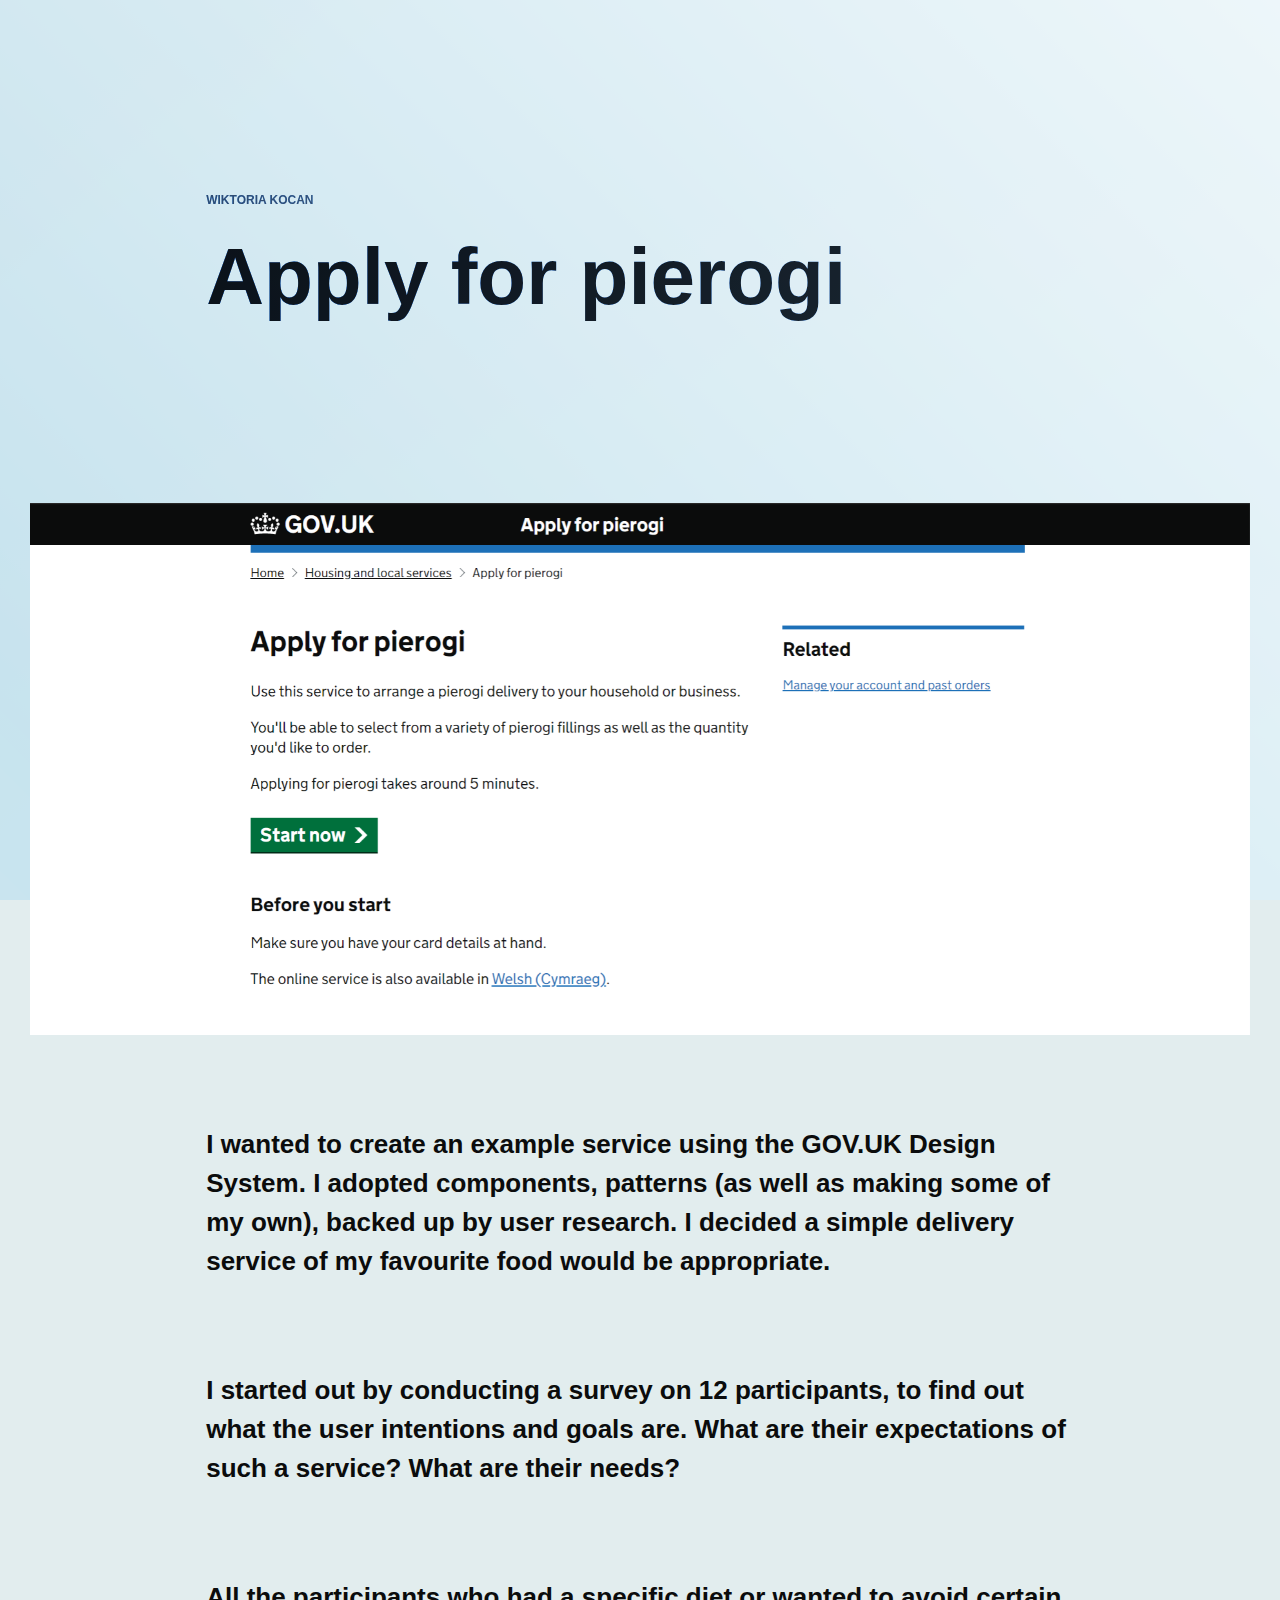
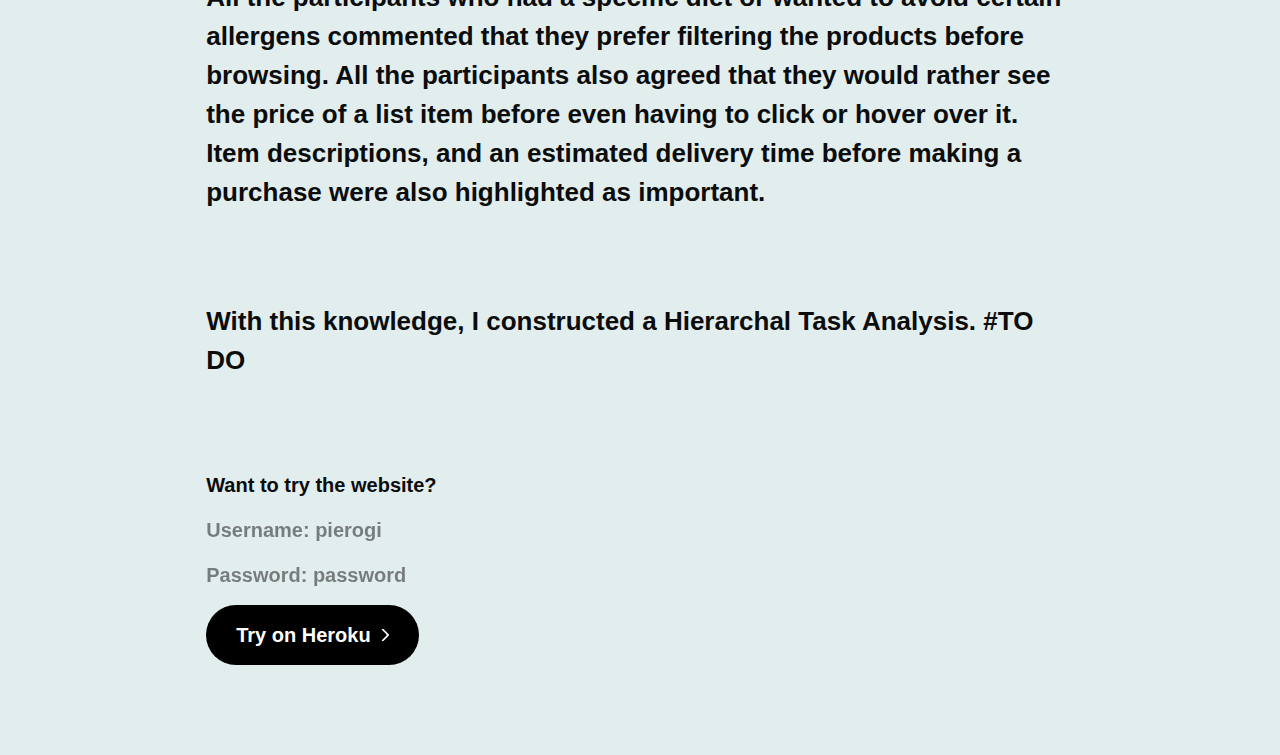
==== projects/pierogi.html @ f96d3632 "Fix noise, add absolute pseudo function" ====
<!DOCTYPE html>
<html>
    <head>
        <title>Apply for Pierogi by Wiktoria Kocan</title>
        <link rel="stylesheet" href="/assets/styles/styles.css">
        <meta name="viewport" content="width=device-width, initial-scale=1">
        <meta name="Description" content="Apply for Pierogi by Wiktoria Kocan">
        <link rel="icon" type="image/png" href="/assets/images/favicon.png">
        <link rel="mask-icon" href="/assets/images/favicon.svg" color="pink">
        <link rel="apple-touch-icon" href="/assets/images/apple-touch-icon.png">
    </head>
    <body class="app-body pierogi-body">
        <div class="pierogi-gradient"></div>
        <div class="pierogi-gradient pierogi-gradient--invert"></div>
        <div class="app-noise"></div>
        <nav class="app-navigation">
            <a href="/">Wiktoria Kocan</a>
        </nav>
        <div class="app-heading">
            <h1>
                Apply for pierogi
            </h1>
        </div>
        <img class="app-image" src="/assets/images/Start_page.PNG" alt="Apply for Pierogi Start Page">
        <p class="app-content">
            I wanted to create an example service using the GOV.UK Design System. I adopted components, patterns (as well as making some of my own), backed up by user research. I decided a simple delivery service of my favourite food would be appropriate. 
        </p>
        <p class="app-content">
            I started out by conducting a survey on 12 participants, to find out what the user intentions and goals are. What are their expectations of such a service? What are their needs?
        </p>
        <p class="app-content">
            All the participants who had a specific diet or wanted to avoid certain allergens commented that they prefer filtering the products before browsing. All the participants also agreed that they would rather see the price of a list item before even having to click or hover over it. Item descriptions, and an estimated delivery time before making a purchase were also highlighted as important.
        </p>
        <p class="app-content">
            With this knowledge, I constructed a Hierarchal Task Analysis. #TO DO
        </p>
        <div class="app-content">
            <span style="display: block; font-size: 1rem; margin-bottom: 15px;">Want to try the website?</span>
            <span style="display: block; font-size: 1rem; margin-bottom: 15px; opacity: 0.5;">Username: pierogi</span>
            <span style="display: block; font-size: 1rem; margin-bottom: 15px; opacity: 0.5;">Password: password</span>
            <a class="app-button app-button--large app-button--continue" href="http://apply-for-pierogi.herokuapp.com">
                Try on Heroku
                <svg width="8px" height="12px" viewBox="0 0 8 12" version="1.1" xmlns="http://www.w3.org/2000/svg" xmlns:xlink="http://www.w3.org/1999/xlink">
                    <g id="Page-1" stroke="none" stroke-width="1" fill="none" fill-rule="evenodd">
                        <path d="M2.69981636,0.292893219 L7.69289322,5.28597007 C8.08341751,5.67649437 8.08341751,6.30965935 7.69289322,6.70018364 L2.68597007,11.7071068 C2.4984337,11.8946432 2.24407978,12 1.97886329,12 L1.19653843,12 C0.92281371,12 0.700915983,11.7781023 0.700915983,11.5043776 C0.700915983,11.3729303 0.753133198,11.2468668 0.846080436,11.1539196 L5.29289322,6.70710678 C5.68341751,6.31658249 5.68341751,5.68341751 5.29289322,5.29289322 L0.850975839,0.850975839 C0.656303343,0.656303343 0.656303343,0.340676867 0.850975839,0.146004371 C0.944460868,0.0525193424 1.07125378,2.42861781e-17 1.20346157,0 L1.99270958,-2.22044605e-16 C2.25792607,-2.70764084e-16 2.51227998,0.10535684 2.69981636,0.292893219 Z" id="Path-2" fill="#000000"></path>
                    </g>
                </svg>
            </a>
        </div>
    </body>
</html>
---- assets/styles/styles.css ----
.zara-stars::before{content:"";position:absolute;top:0;left:0;right:0;bottom:0}.app-body{margin:30px}.app-noise{position:fixed;top:0;left:0;right:0;bottom:0;background-image:url("/assets/images/noise.png");pointer-events:none}.app-navigation{display:block;width:100%;font-size:1.3rem;max-width:60ch;margin:auto;margin-top:20vh;margin-bottom:20px}.app-navigation a{position:relative;font-size:0.6rem;letter-spacing:2;text-transform:uppercase;text-decoration:none;color:currentColor;padding:5px 0;opacity:0.65}.app-navigation a::before{content:"";position:absolute;left:0;right:0;bottom:0;height:2px;background:currentColor;opacity:0;pointer-events:none;-webkit-transition:.1s ease;transition:.1s ease}.app-navigation a:hover{opacity:1}.app-navigation a:hover::before{bottom:-5px;opacity:1}.app-heading{font-size:1.3rem;max-width:60ch;margin:auto;margin-bottom:20vh}.app-heading h1{font-size:4rem}.app-image{position:relative;display:block;width:100%;max-width:1500px;margin:auto;margin-bottom:10vh;z-index:5}.app-content{font-size:1.3rem;max-width:60ch;margin:auto;margin-bottom:10vh;line-height:1.5}.app-content span{font-size:inherit;line-height:inherit}.app-list{font-size:1.3rem;max-width:60ch;margin:auto;margin-bottom:10vh;line-height:1.5}.app-list--quotes li::before{content:"“";position:relative;display:block;font-family:"Georgia", "sans-serif";font-size:5rem;z-index:1;opacity:1;-webkit-text-stroke-width:1px;-webkit-text-stroke-color:currentColor;-webkit-text-fill-color:transparent;line-height:70px;margin-top:30px}.app-list--cards{display:-ms-grid;display:grid;-ms-grid-columns:1fr 1fr 1fr;grid-template-columns:1fr 1fr 1fr;grid-gap:30px;list-style-type:none}@media only screen and (max-width: 600px){.app-list--cards{display:-webkit-box;display:-ms-flexbox;display:flex;overflow-x:scroll;margin:0-30px;padding:0 30px;margin-bottom:10vh;-ms-scroll-snap-type:x mandatory;scroll-snap-type:x mandatory;scroll-padding:30px}.app-list--cards::after{content:'';min-width:30px}.app-list--cards li{display:block;margin-right:30px;min-width:calc(100vw - 90px);scroll-snap-align:start}}.app-list--cards li{position:relative;padding:25px 40px 40px 40px;font-size:1.3rem;z-index:0}.app-list--cards li::after{content:"";position:absolute;top:0;left:0;right:0;bottom:0;background-color:#2F3A3B;-webkit-transform-origin:100%;transform-origin:100%;z-index:-1;opacity:0.1}@media (prefers-color-scheme: dark){.app-list--cards li::after{background-color:#E2EDEE}}.app-side-by-side{display:-ms-grid;display:grid;-ms-grid-columns:1fr auto;grid-template-columns:1fr auto;grid-gap:50px}@media only screen and (max-width: 600px){.app-side-by-side{display:-webkit-box;display:-ms-flexbox;display:flex;-ms-flex-wrap:wrap;flex-wrap:wrap}.app-side-by-side>*{display:block;margin-bottom:10vh}}.app-button{display:-webkit-inline-box;display:-ms-inline-flexbox;display:inline-flex;-webkit-box-align:center;-ms-flex-align:center;align-items:center;-webkit-box-pack:center;-ms-flex-pack:center;justify-content:center;background:black;color:white;border-radius:25px;min-height:44px;text-decoration:none;padding:0 20px;font-size:0.7rem;-webkit-transition:0.2s cubic-bezier(0.28, 0.84, 0.42, 1);transition:0.2s cubic-bezier(0.28, 0.84, 0.42, 1);outline:none;border:none}.app-button:hover{-webkit-filter:brightness(1.1);filter:brightness(1.1);-webkit-transform:scale(1.1);transform:scale(1.1);cursor:pointer}.app-button:active{-webkit-transform:scale(0.8);transform:scale(0.8)}.app-button--icon{color:inherit;background:currentColor;padding:0;width:44px}.app-button--icon svg{width:18px;height:18px}.app-button--icon svg *{fill:#c7edff}@media (prefers-color-scheme: dark){.app-button--icon svg *{fill:#141414}}.app-button--large{padding:15px 30px;font-size:1rem;border-radius:50px}.app-button--continue svg{-webkit-animation:continue-pulse 3s ease infinite;animation:continue-pulse 3s ease infinite;margin-left:10px}.app-button--continue svg *{fill:currentColor}@-webkit-keyframes continue-pulse{0%{opacity:0.5}25%{-webkit-transform:translateX(2.5px);transform:translateX(2.5px);opacity:1}100%{-webkit-transform:translateX(0);transform:translateX(0);opacity:0.5}}@keyframes continue-pulse{0%{opacity:0.5}25%{-webkit-transform:translateX(2.5px);transform:translateX(2.5px);opacity:1}100%{-webkit-transform:translateX(0);transform:translateX(0);opacity:0.5}}.app-gallery{position:relative;display:-webkit-box;display:-ms-flexbox;display:flex;overflow-x:scroll;margin:0-30px;padding:0 30px;margin-bottom:10vh;-ms-scroll-snap-type:x mandatory;scroll-snap-type:x mandatory;scroll-padding:30px}.app-gallery::after{content:'';min-width:30px}.app-gallery__item{display:block;margin-right:30px;width:calc(100vw - 90px);scroll-snap-align:start;-o-object-fit:contain;object-fit:contain;max-height:90vh}.app-personas{font-size:1.3rem;max-width:60ch;margin:auto;list-style-type:none}.app-personas__item{display:-ms-grid;display:grid;-ms-grid-columns:1fr 1fr;grid-template-columns:1fr 1fr;grid-gap:30px;position:relative;padding:0 !important;margin-bottom:50px}@media only screen and (max-width: 600px){.app-personas__item{-ms-grid-columns:1fr;grid-template-columns:1fr}.app-personas__item .home-content{text-align:left}}.app-personas__item div{display:-webkit-box;display:-ms-flexbox;display:flex;-webkit-box-orient:vertical;-webkit-box-direction:normal;-ms-flex-direction:column;flex-direction:column;-webkit-box-pack:center;-ms-flex-pack:center;justify-content:center;-webkit-box-align:start;-ms-flex-align:start;align-items:flex-start}.app-personas__item__image{position:relative;display:block;width:100%}.app-personas__item__title{font-weight:bold;margin-bottom:30px;font-size:1.3rem}.app-personas__item__body{margin-bottom:30px;line-height:1.66}.app-persona-modal{position:fixed;top:0;left:0;right:0;bottom:0;display:-webkit-box;display:-ms-flexbox;display:flex;-webkit-box-align:center;-ms-flex-align:center;align-items:center;-webkit-box-pack:start;-ms-flex-pack:start;justify-content:flex-start;-webkit-box-orient:vertical;-webkit-box-direction:normal;-ms-flex-direction:column;flex-direction:column;z-index:10;overflow:scroll;background-color:rgba(0,0,0,0.6);padding:100px 10px;-webkit-backdrop-filter:blur(20px);backdrop-filter:blur(20px)}.app-persona-modal__image{width:100%;max-width:700px}.app-persona-modal__image img{display:block;width:100%}.app-persona-modal__page{width:100%;max-width:700px;padding:50px;background-color:white;color:black}.app-persona-modal__page__header{font-size:1.5rem;font-weight:bold;margin-bottom:50px}.app-persona-modal__page__description{line-height:1.6;font-size:1.1rem;margin-bottom:50px}.home-body{background-color:#c7edff;color:#271414}@media (prefers-color-scheme: dark){.home-body{background-color:#141414;color:#dcdcdc}}.home-gradient{position:fixed;top:0;left:0;width:100vw;height:100vh;pointer-events:none;z-index:1;mix-blend-mode:overlay;background:linear-gradient(45deg, transparent, #ff96a8, #ffab0f, transparent);-webkit-animation:rotate 50s linear infinite;animation:rotate 50s linear infinite;background-size:400% 400%}@media (prefers-color-scheme: dark){.home-gradient{mix-blend-mode:darken;opacity:0.2 !important}}.home-gradient--invert{background:linear-gradient(135deg, pink 45%, #ff6a00 60%, transparent);background-size:400% 400%;mix-blend-mode:lighten;opacity:0.5}.home-container{display:block;font-size:1.3rem;max-width:60ch;margin:auto;margin-top:20vh;margin-bottom:20vh}.home-landing{display:-ms-grid;display:grid;-ms-grid-columns:auto 1fr;grid-template-columns:auto 1fr;grid-gap:100px;margin-bottom:10vh}@media only screen and (max-width: 600px){.home-landing{-ms-grid-columns:1fr;grid-template-columns:1fr}.home-landing .home-content{text-align:left}}.home-heading{margin-bottom:5vh;margin-top:0}.home-social{display:-webkit-box;display:-ms-flexbox;display:flex;-webkit-box-align:center;-ms-flex-align:center;align-items:center;-webkit-box-pack:start;-ms-flex-pack:start;justify-content:flex-start;font-size:1.3rem;max-width:60ch;margin:auto;margin-bottom:5vh}.home-social li{list-style-type:none;padding:0;margin-right:15px}.home-content{font-size:1.3rem;margin:auto;margin-bottom:10vh;line-height:1.5;margin-top:15px;text-align:right}.home-portfolio__item{display:block;margin-bottom:10vh;color:currentColor;text-decoration:none}.home-portfolio__item-images{position:relative;display:-ms-grid;display:grid;-ms-grid-columns:1fr 1fr 1fr;grid-template-columns:1fr 1fr 1fr;pointer-events:none;z-index:5}@media only screen and (max-width: 600px){.home-portfolio__item-images{-ms-grid-columns:1fr;grid-template-columns:1fr}.home-portfolio__item-images img:not(:first-of-type){display:none}}.home-portfolio__item-images img{display:block;width:100%;margin-bottom:20px}.home-portfolio__item-images img:nth-of-type(2){-webkit-filter:saturate(0.8);filter:saturate(0.8);opacity:0.8}.home-portfolio__item-images img:nth-of-type(3){-webkit-filter:saturate(0.6);filter:saturate(0.6);opacity:0.6}.home-portfolio__item-title{font-size:2rem}.home-portfolio__item-subtitle{font-size:1rem;opacity:.7;margin-left:5px}@media only screen and (max-width: 600px){.home-portfolio__item-subtitle{display:block;margin-left:0;margin-top:10px}}.home-portfolio__item:hover{-webkit-filter:brightness(1.2);filter:brightness(1.2)}.home-portfolio__item:hover .home-portfolio__item-title{text-decoration:underline}.home-portfolio__item:active{-webkit-filter:brightness(0.8);filter:brightness(0.8)}.zara-body{background-color:#E2EDEE;color:#2F3A3B}@media (prefers-color-scheme: dark){.zara-body{background-color:#2F3A3B;color:#E2EDEE}}.zara-gradient{position:fixed;top:0;left:0;width:100vw;height:100vh;pointer-events:none;z-index:1;mix-blend-mode:overlay;background:linear-gradient(45deg, transparent, #ff9f5b, #40e4d1, transparent);-webkit-animation:rotate 50s linear infinite;animation:rotate 50s linear infinite;background-size:400% 400%}@media (prefers-color-scheme: dark){.zara-gradient{mix-blend-mode:darken;opacity:0.2 !important}}.zara-gradient--invert{background:linear-gradient(135deg, transparent, #40e4d1 45%, #ff6a00 60%, transparent);background-size:400% 400%;mix-blend-mode:screen;opacity:0.5}@-webkit-keyframes rotate{0%{background-position:0% 96%}50%{background-position:100% 50%}100%{background-position:0% 96%}}@keyframes rotate{0%{background-position:0% 96%}50%{background-position:100% 50%}100%{background-position:0% 96%}}.zara-stars{position:relative;display:inline-block;padding:30px}.zara-stars::before{background-color:currentColor;opacity:0.1}.zara-stars svg{margin-top:10px;margin-bottom:30px}.zara-stars svg:last-of-type{margin-bottom:0}.zara-stars *{fill:currentColor}.zara-cards{font-size:1.3rem;max-width:90ch;margin:auto;margin-bottom:10vh;list-style-type:none}.zara-cards--messy{display:-ms-grid;display:grid;-ms-grid-columns:1fr 1fr 1fr 1fr 1fr 1fr 1fr;grid-template-columns:1fr 1fr 1fr 1fr 1fr 1fr 1fr;margin-bottom:15vh}.zara-cards--messy li{font-family:'Caveat', cursive;font-size:1.2rem}.zara-cards--sorted{display:-webkit-box;display:-ms-flexbox;display:flex;-webkit-box-pack:center;-ms-flex-pack:center;justify-content:center}.zara-cards--sorted li{display:-webkit-inline-box !important;display:-ms-inline-flexbox !important;display:inline-flex !important;margin:0 10px;background-color:black !important;color:white !important;font-size:0.8rem;text-transform:uppercase;letter-spacing:4px}@media only screen and (max-width: 600px){.zara-cards--sorted li{margin:10px 0 !important}}.zara-cards li{display:-webkit-box;display:-ms-flexbox;display:flex;-webkit-box-align:center;-ms-flex-align:center;align-items:center;-webkit-box-pack:center;-ms-flex-pack:center;justify-content:center;background:rgba(255,255,255,0.9);color:black;text-align:center;padding:35px;-webkit-box-shadow:0 10px 15px rgba(0,0,0,0.5);box-shadow:0 10px 15px rgba(0,0,0,0.5);-webkit-backdrop-filter:blur(5px);backdrop-filter:blur(5px)}@media only screen and (max-width: 600px){.zara-cards{display:-webkit-box;display:-ms-flexbox;display:flex;-webkit-box-pack:center;-ms-flex-pack:center;justify-content:center;-ms-flex-wrap:wrap;flex-wrap:wrap}.zara-cards li{display:inline-block;margin:0 100px}}.pierogi-body{background-color:#E2EDEE;color:#0b0c0c}@media (prefers-color-scheme: dark){.pierogi-body{background-color:#0c1c2b;color:#E2EDEE}}.pierogi-gradient{position:fixed;top:0;left:0;width:100vw;height:100vh;pointer-events:none;z-index:1;mix-blend-mode:overlay;background:linear-gradient(45deg, transparent, #003078, #fff, transparent);-webkit-animation:rotate 50s linear infinite;animation:rotate 50s linear infinite;background-size:400% 400%}@media (prefers-color-scheme: dark){.pierogi-gradient{mix-blend-mode:darken;opacity:0.2 !important}}.pierogi-gradient--invert{background:linear-gradient(135deg, transparent, #5694ca 45%, #003078 60%, transparent);background-size:400% 400%;mix-blend-mode:screen;opacity:0.5}*{margin:0;padding:0;-webkit-box-sizing:border-box;box-sizing:border-box;font-family:-apple-system, BlinkMacSystemFont, "Helvetica", "Arial", sans-serif;font-size:20px;font-weight:700}hr{-webkit-appearance:none;-moz-appearance:none;appearance:none;display:block;border:none;height:1px;background:transparent;margin-bottom:20vh}
/*# sourceMappingURL=styles.css.map */
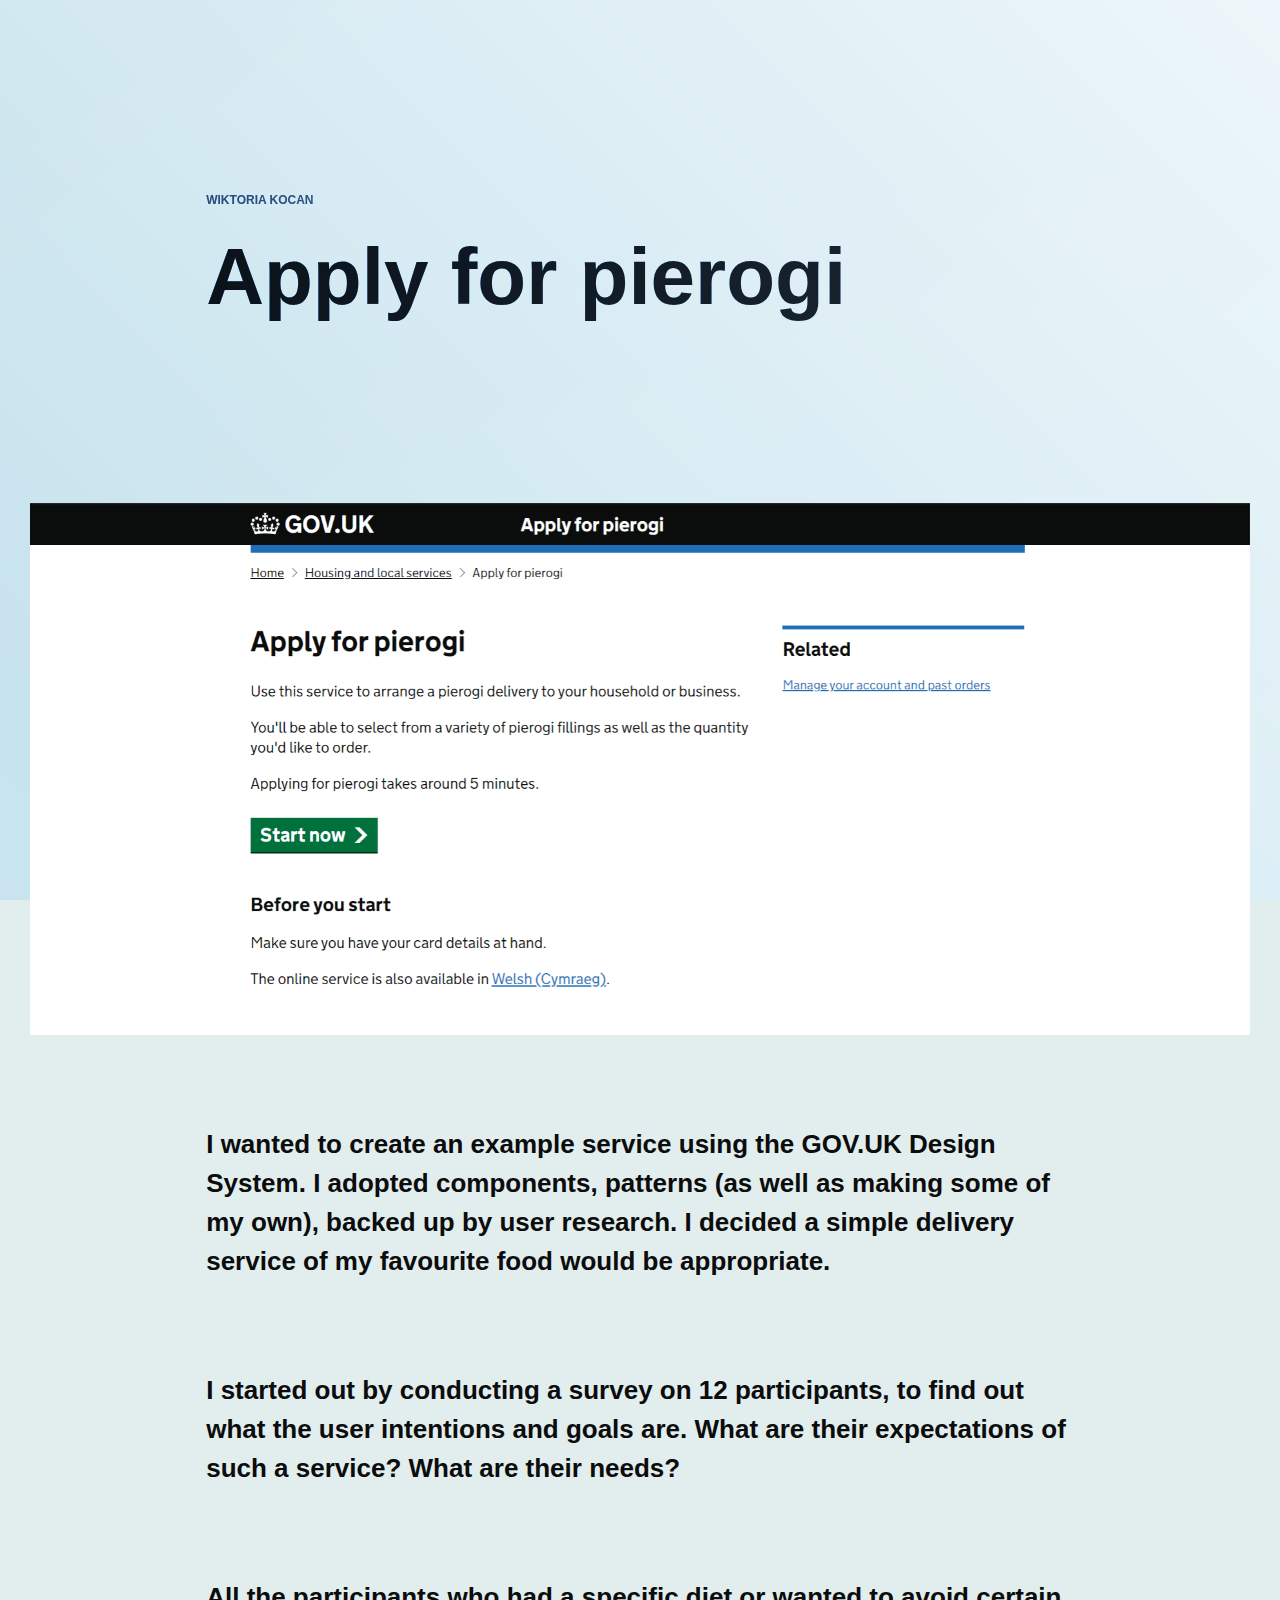
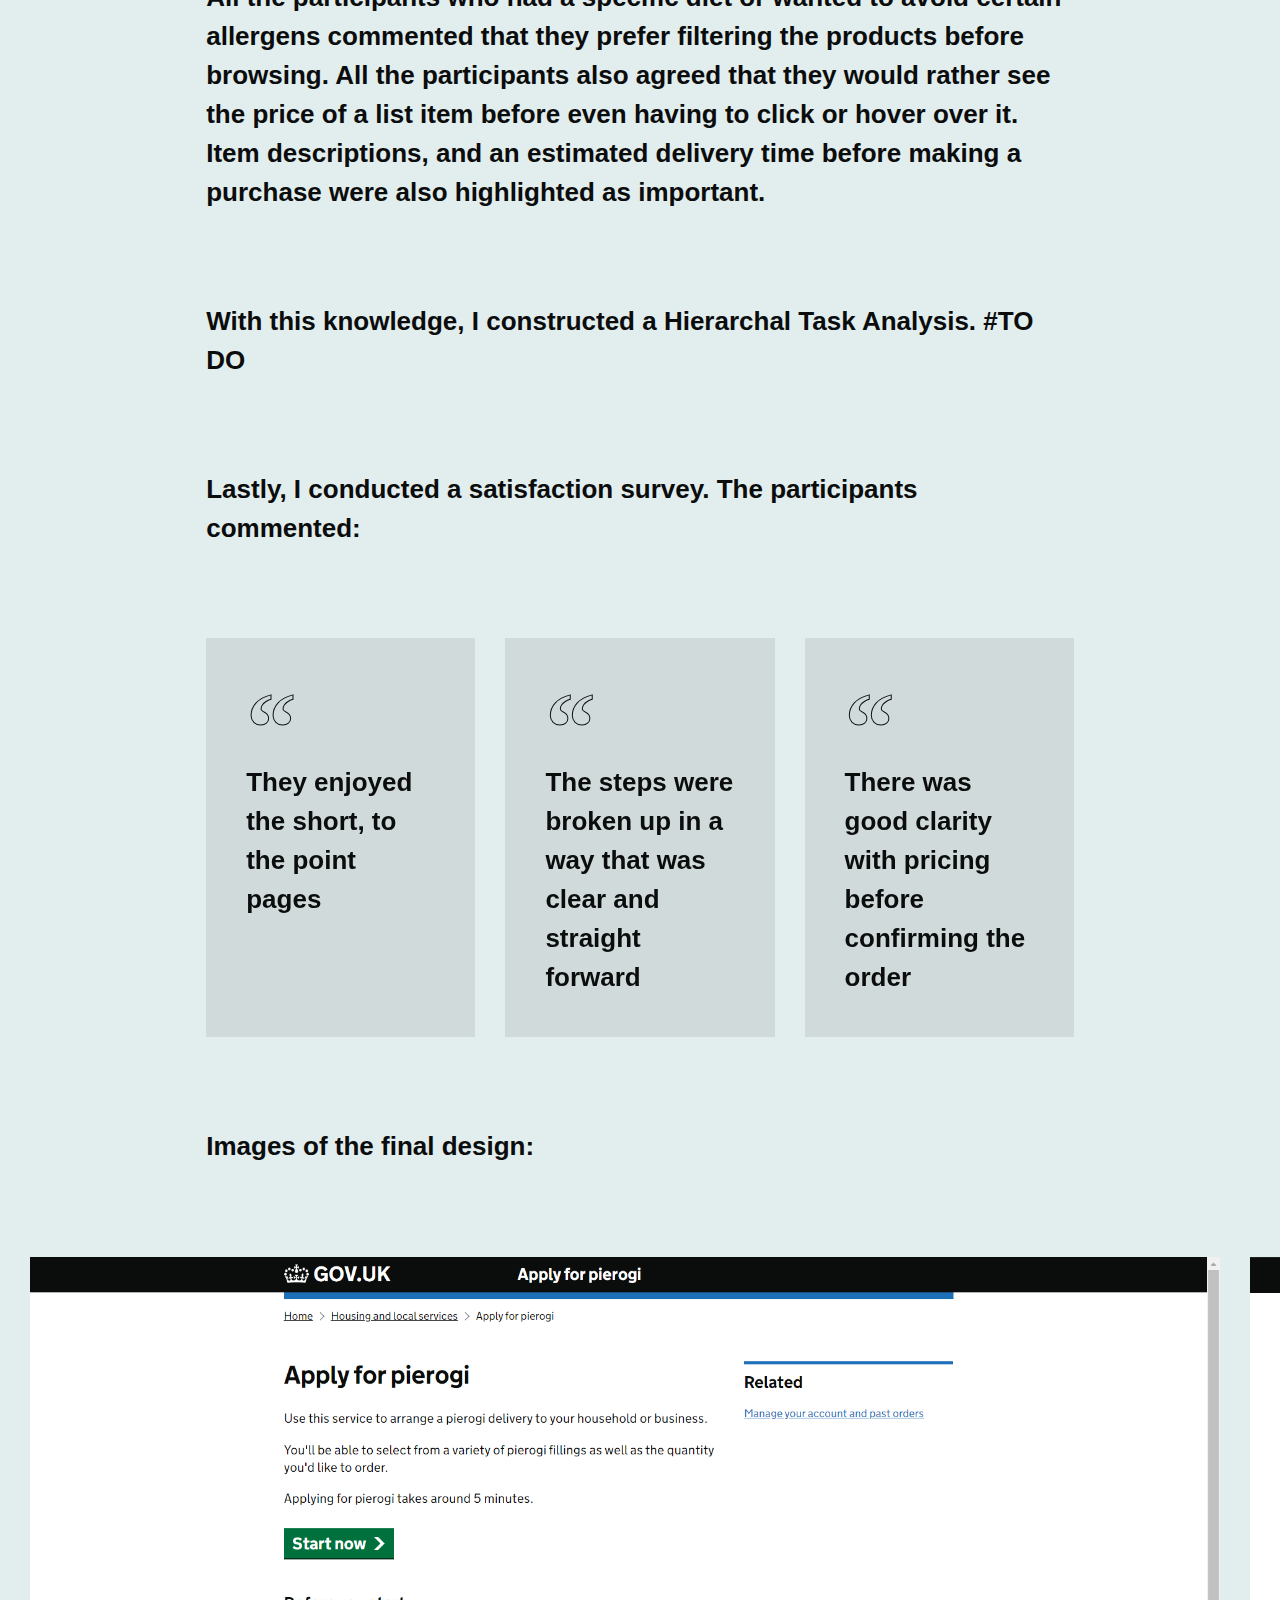
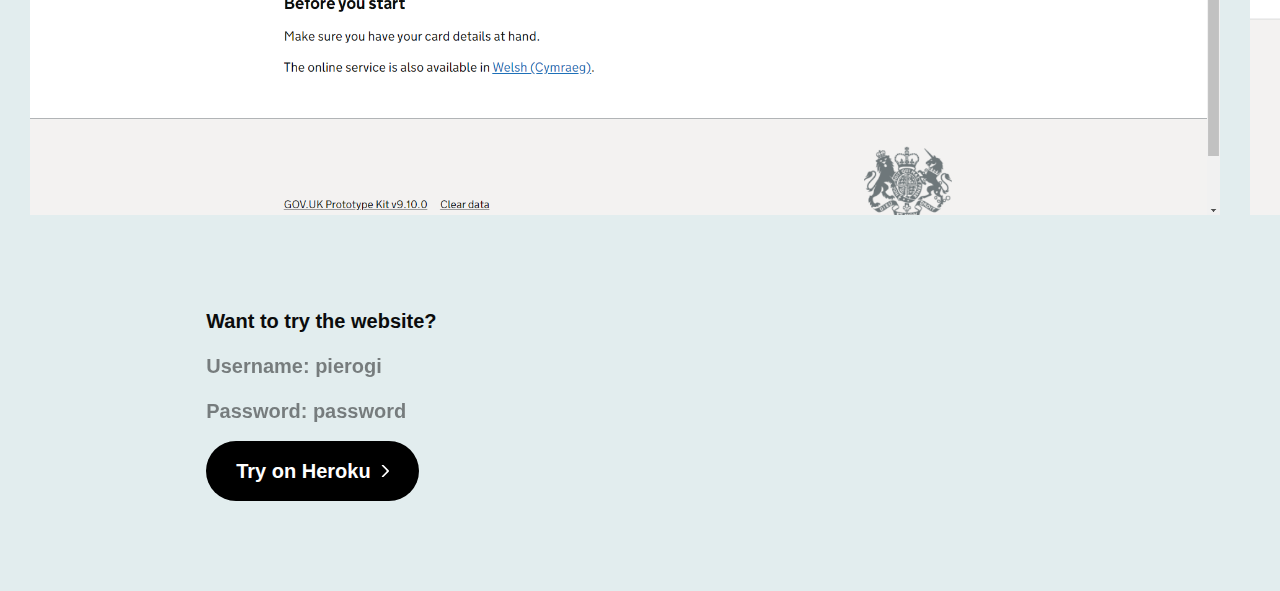
==== commit 6b284763: "text, pierogi images" ====
--- a/projects/pierogi.html
+++ b/projects/pierogi.html
@@ -1,10 +1,10 @@
 <!DOCTYPE html>
 <html>
     <head>
-        <title>Apply for Pierogi by Wiktoria Kocan</title>
+        <title>Apply for pierogi by Wiktoria Kocan</title>
         <link rel="stylesheet" href="/assets/styles/styles.css">
-        <meta name="viewport" content="width=device-width, initial-scale=1">
-        <meta name="Description" content="Apply for Pierogi by Wiktoria Kocan">
+        <meta name="viewport" content="width=device-width, initial-scale=1.0, viewport-fit=cover"> 
+        <meta name="Description" content="Apply for pierogi by Wiktoria Kocan">
         <link rel="icon" type="image/png" href="/assets/images/favicon.png">
         <link rel="mask-icon" href="/assets/images/favicon.svg" color="pink">
         <link rel="apple-touch-icon" href="/assets/images/apple-touch-icon.png">
@@ -34,6 +34,35 @@
         <p class="app-content">
             With this knowledge, I constructed a Hierarchal Task Analysis. #TO DO
         </p>
+        <p class="app-content">
+            Lastly, I conducted a satisfaction survey. The participants commented:
+        </p>
+        <ol class="app-list app-list--cards app-list--quotes">
+            <li>
+                They enjoyed the short, to the point pages
+            </li>
+            <li>
+                The steps were broken up in a way that was clear and straight forward
+            </li>
+            <li>
+                There was good clarity with pricing before confirming the order
+            </li>
+        </ol>
+        <p class="app-content">
+            Images of the final design:
+        </p>
+        <div class="app-gallery">
+			<img class="app-gallery__item" src="/assets/images/start-page-uncropped.PNG" alt="Start Page">
+			<img class="app-gallery__item" src="/assets/images/vegan-or-vegetarian.PNG" alt="Vegan or Vegatarian Question">
+			<img class="app-gallery__item" src="/assets/images/allergies.PNG" alt="Allergies Question">
+			<img class="app-gallery__item" src="/assets/images/stuffing.PNG" alt="Pick a Filling">
+			<img class="app-gallery__item" src="/assets/images/quantity.PNG" alt="Pick a Quantity">
+			<img class="app-gallery__item" src="/assets/images/order-summary.PNG" alt="Order Summary">
+            <img class="app-gallery__item" src="/assets/images/email-request.PNG" alt="Email Request">
+            <img class="app-gallery__item" src="/assets/images/address-request.PNG" alt="Address Request">
+            <img class="app-gallery__item" src="/assets/images/payment.PNG" alt="Payment">
+            <img class="app-gallery__item" src="/assets/images/confirmation.PNG" alt="Order Confirmation">
+        </div>
         <div class="app-content">
             <span style="display: block; font-size: 1rem; margin-bottom: 15px;">Want to try the website?</span>
             <span style="display: block; font-size: 1rem; margin-bottom: 15px; opacity: 0.5;">Username: pierogi</span>
--- a/assets/styles/styles.css
+++ b/assets/styles/styles.css
@@ -1,2 +1,882 @@
-.zara-stars::before{content:"";position:absolute;top:0;left:0;right:0;bottom:0}.app-body{margin:30px}.app-noise{position:fixed;top:0;left:0;right:0;bottom:0;background-image:url("/assets/images/noise.png");pointer-events:none}.app-navigation{display:block;width:100%;font-size:1.3rem;max-width:60ch;margin:auto;margin-top:20vh;margin-bottom:20px}.app-navigation a{position:relative;font-size:0.6rem;letter-spacing:2;text-transform:uppercase;text-decoration:none;color:currentColor;padding:5px 0;opacity:0.65}.app-navigation a::before{content:"";position:absolute;left:0;right:0;bottom:0;height:2px;background:currentColor;opacity:0;pointer-events:none;-webkit-transition:.1s ease;transition:.1s ease}.app-navigation a:hover{opacity:1}.app-navigation a:hover::before{bottom:-5px;opacity:1}.app-heading{font-size:1.3rem;max-width:60ch;margin:auto;margin-bottom:20vh}.app-heading h1{font-size:4rem}.app-image{position:relative;display:block;width:100%;max-width:1500px;margin:auto;margin-bottom:10vh;z-index:5}.app-content{font-size:1.3rem;max-width:60ch;margin:auto;margin-bottom:10vh;line-height:1.5}.app-content span{font-size:inherit;line-height:inherit}.app-list{font-size:1.3rem;max-width:60ch;margin:auto;margin-bottom:10vh;line-height:1.5}.app-list--quotes li::before{content:"“";position:relative;display:block;font-family:"Georgia", "sans-serif";font-size:5rem;z-index:1;opacity:1;-webkit-text-stroke-width:1px;-webkit-text-stroke-color:currentColor;-webkit-text-fill-color:transparent;line-height:70px;margin-top:30px}.app-list--cards{display:-ms-grid;display:grid;-ms-grid-columns:1fr 1fr 1fr;grid-template-columns:1fr 1fr 1fr;grid-gap:30px;list-style-type:none}@media only screen and (max-width: 600px){.app-list--cards{display:-webkit-box;display:-ms-flexbox;display:flex;overflow-x:scroll;margin:0-30px;padding:0 30px;margin-bottom:10vh;-ms-scroll-snap-type:x mandatory;scroll-snap-type:x mandatory;scroll-padding:30px}.app-list--cards::after{content:'';min-width:30px}.app-list--cards li{display:block;margin-right:30px;min-width:calc(100vw - 90px);scroll-snap-align:start}}.app-list--cards li{position:relative;padding:25px 40px 40px 40px;font-size:1.3rem;z-index:0}.app-list--cards li::after{content:"";position:absolute;top:0;left:0;right:0;bottom:0;background-color:#2F3A3B;-webkit-transform-origin:100%;transform-origin:100%;z-index:-1;opacity:0.1}@media (prefers-color-scheme: dark){.app-list--cards li::after{background-color:#E2EDEE}}.app-side-by-side{display:-ms-grid;display:grid;-ms-grid-columns:1fr auto;grid-template-columns:1fr auto;grid-gap:50px}@media only screen and (max-width: 600px){.app-side-by-side{display:-webkit-box;display:-ms-flexbox;display:flex;-ms-flex-wrap:wrap;flex-wrap:wrap}.app-side-by-side>*{display:block;margin-bottom:10vh}}.app-button{display:-webkit-inline-box;display:-ms-inline-flexbox;display:inline-flex;-webkit-box-align:center;-ms-flex-align:center;align-items:center;-webkit-box-pack:center;-ms-flex-pack:center;justify-content:center;background:black;color:white;border-radius:25px;min-height:44px;text-decoration:none;padding:0 20px;font-size:0.7rem;-webkit-transition:0.2s cubic-bezier(0.28, 0.84, 0.42, 1);transition:0.2s cubic-bezier(0.28, 0.84, 0.42, 1);outline:none;border:none}.app-button:hover{-webkit-filter:brightness(1.1);filter:brightness(1.1);-webkit-transform:scale(1.1);transform:scale(1.1);cursor:pointer}.app-button:active{-webkit-transform:scale(0.8);transform:scale(0.8)}.app-button--icon{color:inherit;background:currentColor;padding:0;width:44px}.app-button--icon svg{width:18px;height:18px}.app-button--icon svg *{fill:#c7edff}@media (prefers-color-scheme: dark){.app-button--icon svg *{fill:#141414}}.app-button--large{padding:15px 30px;font-size:1rem;border-radius:50px}.app-button--continue svg{-webkit-animation:continue-pulse 3s ease infinite;animation:continue-pulse 3s ease infinite;margin-left:10px}.app-button--continue svg *{fill:currentColor}@-webkit-keyframes continue-pulse{0%{opacity:0.5}25%{-webkit-transform:translateX(2.5px);transform:translateX(2.5px);opacity:1}100%{-webkit-transform:translateX(0);transform:translateX(0);opacity:0.5}}@keyframes continue-pulse{0%{opacity:0.5}25%{-webkit-transform:translateX(2.5px);transform:translateX(2.5px);opacity:1}100%{-webkit-transform:translateX(0);transform:translateX(0);opacity:0.5}}.app-gallery{position:relative;display:-webkit-box;display:-ms-flexbox;display:flex;overflow-x:scroll;margin:0-30px;padding:0 30px;margin-bottom:10vh;-ms-scroll-snap-type:x mandatory;scroll-snap-type:x mandatory;scroll-padding:30px}.app-gallery::after{content:'';min-width:30px}.app-gallery__item{display:block;margin-right:30px;width:calc(100vw - 90px);scroll-snap-align:start;-o-object-fit:contain;object-fit:contain;max-height:90vh}.app-personas{font-size:1.3rem;max-width:60ch;margin:auto;list-style-type:none}.app-personas__item{display:-ms-grid;display:grid;-ms-grid-columns:1fr 1fr;grid-template-columns:1fr 1fr;grid-gap:30px;position:relative;padding:0 !important;margin-bottom:50px}@media only screen and (max-width: 600px){.app-personas__item{-ms-grid-columns:1fr;grid-template-columns:1fr}.app-personas__item .home-content{text-align:left}}.app-personas__item div{display:-webkit-box;display:-ms-flexbox;display:flex;-webkit-box-orient:vertical;-webkit-box-direction:normal;-ms-flex-direction:column;flex-direction:column;-webkit-box-pack:center;-ms-flex-pack:center;justify-content:center;-webkit-box-align:start;-ms-flex-align:start;align-items:flex-start}.app-personas__item__image{position:relative;display:block;width:100%}.app-personas__item__title{font-weight:bold;margin-bottom:30px;font-size:1.3rem}.app-personas__item__body{margin-bottom:30px;line-height:1.66}.app-persona-modal{position:fixed;top:0;left:0;right:0;bottom:0;display:-webkit-box;display:-ms-flexbox;display:flex;-webkit-box-align:center;-ms-flex-align:center;align-items:center;-webkit-box-pack:start;-ms-flex-pack:start;justify-content:flex-start;-webkit-box-orient:vertical;-webkit-box-direction:normal;-ms-flex-direction:column;flex-direction:column;z-index:10;overflow:scroll;background-color:rgba(0,0,0,0.6);padding:100px 10px;-webkit-backdrop-filter:blur(20px);backdrop-filter:blur(20px)}.app-persona-modal__image{width:100%;max-width:700px}.app-persona-modal__image img{display:block;width:100%}.app-persona-modal__page{width:100%;max-width:700px;padding:50px;background-color:white;color:black}.app-persona-modal__page__header{font-size:1.5rem;font-weight:bold;margin-bottom:50px}.app-persona-modal__page__description{line-height:1.6;font-size:1.1rem;margin-bottom:50px}.home-body{background-color:#c7edff;color:#271414}@media (prefers-color-scheme: dark){.home-body{background-color:#141414;color:#dcdcdc}}.home-gradient{position:fixed;top:0;left:0;width:100vw;height:100vh;pointer-events:none;z-index:1;mix-blend-mode:overlay;background:linear-gradient(45deg, transparent, #ff96a8, #ffab0f, transparent);-webkit-animation:rotate 50s linear infinite;animation:rotate 50s linear infinite;background-size:400% 400%}@media (prefers-color-scheme: dark){.home-gradient{mix-blend-mode:darken;opacity:0.2 !important}}.home-gradient--invert{background:linear-gradient(135deg, pink 45%, #ff6a00 60%, transparent);background-size:400% 400%;mix-blend-mode:lighten;opacity:0.5}.home-container{display:block;font-size:1.3rem;max-width:60ch;margin:auto;margin-top:20vh;margin-bottom:20vh}.home-landing{display:-ms-grid;display:grid;-ms-grid-columns:auto 1fr;grid-template-columns:auto 1fr;grid-gap:100px;margin-bottom:10vh}@media only screen and (max-width: 600px){.home-landing{-ms-grid-columns:1fr;grid-template-columns:1fr}.home-landing .home-content{text-align:left}}.home-heading{margin-bottom:5vh;margin-top:0}.home-social{display:-webkit-box;display:-ms-flexbox;display:flex;-webkit-box-align:center;-ms-flex-align:center;align-items:center;-webkit-box-pack:start;-ms-flex-pack:start;justify-content:flex-start;font-size:1.3rem;max-width:60ch;margin:auto;margin-bottom:5vh}.home-social li{list-style-type:none;padding:0;margin-right:15px}.home-content{font-size:1.3rem;margin:auto;margin-bottom:10vh;line-height:1.5;margin-top:15px;text-align:right}.home-portfolio__item{display:block;margin-bottom:10vh;color:currentColor;text-decoration:none}.home-portfolio__item-images{position:relative;display:-ms-grid;display:grid;-ms-grid-columns:1fr 1fr 1fr;grid-template-columns:1fr 1fr 1fr;pointer-events:none;z-index:5}@media only screen and (max-width: 600px){.home-portfolio__item-images{-ms-grid-columns:1fr;grid-template-columns:1fr}.home-portfolio__item-images img:not(:first-of-type){display:none}}.home-portfolio__item-images img{display:block;width:100%;margin-bottom:20px}.home-portfolio__item-images img:nth-of-type(2){-webkit-filter:saturate(0.8);filter:saturate(0.8);opacity:0.8}.home-portfolio__item-images img:nth-of-type(3){-webkit-filter:saturate(0.6);filter:saturate(0.6);opacity:0.6}.home-portfolio__item-title{font-size:2rem}.home-portfolio__item-subtitle{font-size:1rem;opacity:.7;margin-left:5px}@media only screen and (max-width: 600px){.home-portfolio__item-subtitle{display:block;margin-left:0;margin-top:10px}}.home-portfolio__item:hover{-webkit-filter:brightness(1.2);filter:brightness(1.2)}.home-portfolio__item:hover .home-portfolio__item-title{text-decoration:underline}.home-portfolio__item:active{-webkit-filter:brightness(0.8);filter:brightness(0.8)}.zara-body{background-color:#E2EDEE;color:#2F3A3B}@media (prefers-color-scheme: dark){.zara-body{background-color:#2F3A3B;color:#E2EDEE}}.zara-gradient{position:fixed;top:0;left:0;width:100vw;height:100vh;pointer-events:none;z-index:1;mix-blend-mode:overlay;background:linear-gradient(45deg, transparent, #ff9f5b, #40e4d1, transparent);-webkit-animation:rotate 50s linear infinite;animation:rotate 50s linear infinite;background-size:400% 400%}@media (prefers-color-scheme: dark){.zara-gradient{mix-blend-mode:darken;opacity:0.2 !important}}.zara-gradient--invert{background:linear-gradient(135deg, transparent, #40e4d1 45%, #ff6a00 60%, transparent);background-size:400% 400%;mix-blend-mode:screen;opacity:0.5}@-webkit-keyframes rotate{0%{background-position:0% 96%}50%{background-position:100% 50%}100%{background-position:0% 96%}}@keyframes rotate{0%{background-position:0% 96%}50%{background-position:100% 50%}100%{background-position:0% 96%}}.zara-stars{position:relative;display:inline-block;padding:30px}.zara-stars::before{background-color:currentColor;opacity:0.1}.zara-stars svg{margin-top:10px;margin-bottom:30px}.zara-stars svg:last-of-type{margin-bottom:0}.zara-stars *{fill:currentColor}.zara-cards{font-size:1.3rem;max-width:90ch;margin:auto;margin-bottom:10vh;list-style-type:none}.zara-cards--messy{display:-ms-grid;display:grid;-ms-grid-columns:1fr 1fr 1fr 1fr 1fr 1fr 1fr;grid-template-columns:1fr 1fr 1fr 1fr 1fr 1fr 1fr;margin-bottom:15vh}.zara-cards--messy li{font-family:'Caveat', cursive;font-size:1.2rem}.zara-cards--sorted{display:-webkit-box;display:-ms-flexbox;display:flex;-webkit-box-pack:center;-ms-flex-pack:center;justify-content:center}.zara-cards--sorted li{display:-webkit-inline-box !important;display:-ms-inline-flexbox !important;display:inline-flex !important;margin:0 10px;background-color:black !important;color:white !important;font-size:0.8rem;text-transform:uppercase;letter-spacing:4px}@media only screen and (max-width: 600px){.zara-cards--sorted li{margin:10px 0 !important}}.zara-cards li{display:-webkit-box;display:-ms-flexbox;display:flex;-webkit-box-align:center;-ms-flex-align:center;align-items:center;-webkit-box-pack:center;-ms-flex-pack:center;justify-content:center;background:rgba(255,255,255,0.9);color:black;text-align:center;padding:35px;-webkit-box-shadow:0 10px 15px rgba(0,0,0,0.5);box-shadow:0 10px 15px rgba(0,0,0,0.5);-webkit-backdrop-filter:blur(5px);backdrop-filter:blur(5px)}@media only screen and (max-width: 600px){.zara-cards{display:-webkit-box;display:-ms-flexbox;display:flex;-webkit-box-pack:center;-ms-flex-pack:center;justify-content:center;-ms-flex-wrap:wrap;flex-wrap:wrap}.zara-cards li{display:inline-block;margin:0 100px}}.pierogi-body{background-color:#E2EDEE;color:#0b0c0c}@media (prefers-color-scheme: dark){.pierogi-body{background-color:#0c1c2b;color:#E2EDEE}}.pierogi-gradient{position:fixed;top:0;left:0;width:100vw;height:100vh;pointer-events:none;z-index:1;mix-blend-mode:overlay;background:linear-gradient(45deg, transparent, #003078, #fff, transparent);-webkit-animation:rotate 50s linear infinite;animation:rotate 50s linear infinite;background-size:400% 400%}@media (prefers-color-scheme: dark){.pierogi-gradient{mix-blend-mode:darken;opacity:0.2 !important}}.pierogi-gradient--invert{background:linear-gradient(135deg, transparent, #5694ca 45%, #003078 60%, transparent);background-size:400% 400%;mix-blend-mode:screen;opacity:0.5}*{margin:0;padding:0;-webkit-box-sizing:border-box;box-sizing:border-box;font-family:-apple-system, BlinkMacSystemFont, "Helvetica", "Arial", sans-serif;font-size:20px;font-weight:700}hr{-webkit-appearance:none;-moz-appearance:none;appearance:none;display:block;border:none;height:1px;background:transparent;margin-bottom:20vh}
+@charset "UTF-8";
+.zara-stars::before {
+  content: "";
+  position: absolute;
+  top: 0;
+  left: 0;
+  right: 0;
+  bottom: 0;
+}
+
+.app-body {
+  margin-top: calc(env(safe-area-inset-top) + 30px);
+  margin-left: calc(env(safe-area-inset-left) + 30px);
+  margin-right: calc(env(safe-area-inset-right) + 30px);
+  margin-bottom: calc(env(safe-area-inset-bottom) + 30px);
+}
+
+.app-noise {
+  position: fixed;
+  top: 0;
+  left: 0;
+  right: 0;
+  bottom: 0;
+  background-image: url("/assets/images/noise.png");
+  pointer-events: none;
+}
+
+.app-navigation {
+  display: block;
+  width: 100%;
+  font-size: 1.3rem;
+  max-width: 60ch;
+  margin: auto;
+  margin-top: 20vh;
+  margin-bottom: 20px;
+}
+
+.app-navigation a {
+  position: relative;
+  font-size: 0.6rem;
+  letter-spacing: 2;
+  text-transform: uppercase;
+  text-decoration: none;
+  color: currentColor;
+  padding: 5px 0;
+  opacity: 0.65;
+}
+
+.app-navigation a::before {
+  content: "";
+  position: absolute;
+  left: 0;
+  right: 0;
+  bottom: 0;
+  height: 2px;
+  background: currentColor;
+  opacity: 0;
+  pointer-events: none;
+  -webkit-transition: .1s ease;
+  transition: .1s ease;
+}
+
+.app-navigation a:hover {
+  opacity: 1;
+}
+
+.app-navigation a:hover::before {
+  bottom: -5px;
+  opacity: 1;
+}
+
+.app-heading {
+  font-size: 1.3rem;
+  max-width: 60ch;
+  margin: auto;
+  margin-bottom: 20vh;
+}
+
+.app-heading h1 {
+  font-size: 4rem;
+}
+
+.app-image {
+  position: relative;
+  display: block;
+  width: 100%;
+  max-width: 1500px;
+  margin: auto;
+  margin-bottom: 10vh;
+  z-index: 5;
+}
+
+.app-content {
+  font-size: 1.3rem;
+  max-width: 60ch;
+  margin: auto;
+  margin-bottom: 10vh;
+  line-height: 1.5;
+}
+
+.app-content span {
+  font-size: inherit;
+  line-height: inherit;
+}
+
+.app-list {
+  font-size: 1.3rem;
+  max-width: 60ch;
+  margin: auto;
+  margin-bottom: 10vh;
+  line-height: 1.5;
+}
+
+.app-list--quotes li::before {
+  content: "“";
+  position: relative;
+  display: block;
+  font-family: "Georgia", "sans-serif";
+  font-size: 5rem;
+  z-index: 1;
+  opacity: 1;
+  -webkit-text-stroke-width: 1px;
+  -webkit-text-stroke-color: currentColor;
+  -webkit-text-fill-color: transparent;
+  line-height: 70px;
+  margin-top: 30px;
+}
+
+.app-list--cards {
+  display: -ms-grid;
+  display: grid;
+  -ms-grid-columns: 1fr 1fr 1fr;
+      grid-template-columns: 1fr 1fr 1fr;
+  grid-gap: 30px;
+  list-style-type: none;
+}
+
+@media only screen and (max-width: 926px) {
+  .app-list--cards {
+    display: -webkit-box;
+    display: -ms-flexbox;
+    display: flex;
+    overflow-x: scroll;
+    margin: 0-30px;
+    padding: 0 30px;
+    margin-bottom: 10vh;
+    -ms-scroll-snap-type: x mandatory;
+        scroll-snap-type: x mandatory;
+    scroll-padding: 30px;
+  }
+  .app-list--cards::after {
+    content: '';
+    min-width: 30px;
+  }
+  .app-list--cards li {
+    display: block;
+    margin-right: 30px;
+    min-width: calc(100vw - 90px);
+    scroll-snap-align: start;
+  }
+}
+
+.app-list--cards li {
+  position: relative;
+  padding: 25px 40px 40px 40px;
+  font-size: 1.3rem;
+  z-index: 0;
+}
+
+.app-list--cards li::after {
+  content: "";
+  position: absolute;
+  top: 0;
+  left: 0;
+  right: 0;
+  bottom: 0;
+  background-color: #2F3A3B;
+  -webkit-transform-origin: 100%;
+          transform-origin: 100%;
+  z-index: -1;
+  opacity: 0.1;
+}
+
+@media (prefers-color-scheme: dark) {
+  .app-list--cards li::after {
+    background-color: #E2EDEE;
+  }
+}
+
+.app-side-by-side {
+  display: -ms-grid;
+  display: grid;
+  -ms-grid-columns: 1fr auto;
+      grid-template-columns: 1fr auto;
+  grid-gap: 50px;
+}
+
+@media only screen and (max-width: 926px) {
+  .app-side-by-side {
+    display: -webkit-box;
+    display: -ms-flexbox;
+    display: flex;
+    -ms-flex-wrap: wrap;
+        flex-wrap: wrap;
+  }
+  .app-side-by-side > * {
+    display: block;
+    margin-bottom: 10vh;
+  }
+}
+
+.app-button {
+  display: -webkit-inline-box;
+  display: -ms-inline-flexbox;
+  display: inline-flex;
+  -webkit-box-align: center;
+      -ms-flex-align: center;
+          align-items: center;
+  -webkit-box-pack: center;
+      -ms-flex-pack: center;
+          justify-content: center;
+  background: black;
+  color: white;
+  border-radius: 25px;
+  min-height: 44px;
+  text-decoration: none;
+  padding: 0 20px;
+  font-size: 0.7rem;
+  -webkit-transition: 0.2s cubic-bezier(0.28, 0.84, 0.42, 1);
+  transition: 0.2s cubic-bezier(0.28, 0.84, 0.42, 1);
+  outline: none;
+  border: none;
+}
+
+.app-button:hover {
+  -webkit-filter: brightness(1.1);
+          filter: brightness(1.1);
+  -webkit-transform: scale(1.1);
+          transform: scale(1.1);
+  cursor: pointer;
+}
+
+.app-button:active {
+  -webkit-transform: scale(0.8);
+          transform: scale(0.8);
+}
+
+.app-button--icon {
+  color: inherit;
+  background: currentColor;
+  padding: 0;
+  width: 44px;
+}
+
+.app-button--icon svg {
+  width: 18px;
+  height: 18px;
+}
+
+.app-button--icon svg * {
+  fill: #c7edff;
+}
+
+@media (prefers-color-scheme: dark) {
+  .app-button--icon svg * {
+    fill: #141414;
+  }
+}
+
+.app-button--large {
+  padding: 15px 30px;
+  font-size: 1rem;
+  border-radius: 50px;
+}
+
+.app-button--continue svg {
+  -webkit-animation: continue-pulse 3s ease infinite;
+          animation: continue-pulse 3s ease infinite;
+  margin-left: 10px;
+}
+
+.app-button--continue svg * {
+  fill: currentColor;
+}
+
+@-webkit-keyframes continue-pulse {
+  0% {
+    opacity: 0.5;
+  }
+  25% {
+    -webkit-transform: translateX(2.5px);
+            transform: translateX(2.5px);
+    opacity: 1;
+  }
+  100% {
+    -webkit-transform: translateX(0);
+            transform: translateX(0);
+    opacity: 0.5;
+  }
+}
+
+@keyframes continue-pulse {
+  0% {
+    opacity: 0.5;
+  }
+  25% {
+    -webkit-transform: translateX(2.5px);
+            transform: translateX(2.5px);
+    opacity: 1;
+  }
+  100% {
+    -webkit-transform: translateX(0);
+            transform: translateX(0);
+    opacity: 0.5;
+  }
+}
+
+.app-gallery {
+  position: relative;
+  display: -webkit-box;
+  display: -ms-flexbox;
+  display: flex;
+  overflow-x: scroll;
+  margin: 0-30px;
+  padding: 0 30px;
+  margin-bottom: 10vh;
+  -ms-scroll-snap-type: x mandatory;
+      scroll-snap-type: x mandatory;
+  scroll-padding: 30px;
+}
+
+.app-gallery::after {
+  content: '';
+  min-width: 30px;
+}
+
+.app-gallery__item {
+  display: block;
+  margin-right: 30px;
+  width: calc(100vw - 90px);
+  scroll-snap-align: start;
+  -o-object-fit: contain;
+     object-fit: contain;
+  max-height: 90vh;
+}
+
+.app-personas {
+  font-size: 1.3rem;
+  max-width: 60ch;
+  margin: auto;
+  list-style-type: none;
+}
+
+.app-personas__item {
+  display: -ms-grid;
+  display: grid;
+  -ms-grid-columns: 1fr 1fr;
+      grid-template-columns: 1fr 1fr;
+  grid-gap: 30px;
+  position: relative;
+  padding: 0 !important;
+  margin-bottom: 50px;
+}
+
+@media only screen and (max-width: 926px) {
+  .app-personas__item {
+    -ms-grid-columns: 1fr;
+        grid-template-columns: 1fr;
+  }
+  .app-personas__item .home-content {
+    text-align: left;
+  }
+}
+
+.app-personas__item div {
+  display: -webkit-box;
+  display: -ms-flexbox;
+  display: flex;
+  -webkit-box-orient: vertical;
+  -webkit-box-direction: normal;
+      -ms-flex-direction: column;
+          flex-direction: column;
+  -webkit-box-pack: center;
+      -ms-flex-pack: center;
+          justify-content: center;
+  -webkit-box-align: start;
+      -ms-flex-align: start;
+          align-items: flex-start;
+}
+
+.app-personas__item__image {
+  position: relative;
+  display: block;
+  width: 100%;
+}
+
+.app-personas__item__title {
+  font-weight: bold;
+  margin-bottom: 30px;
+  font-size: 1.3rem;
+}
+
+.app-personas__item__body {
+  margin-bottom: 30px;
+  line-height: 1.66;
+}
+
+.app-persona-modal {
+  position: fixed;
+  top: 0;
+  left: 0;
+  right: 0;
+  bottom: 0;
+  display: -webkit-box;
+  display: -ms-flexbox;
+  display: flex;
+  -webkit-box-align: center;
+      -ms-flex-align: center;
+          align-items: center;
+  -webkit-box-pack: start;
+      -ms-flex-pack: start;
+          justify-content: flex-start;
+  -webkit-box-orient: vertical;
+  -webkit-box-direction: normal;
+      -ms-flex-direction: column;
+          flex-direction: column;
+  z-index: 10;
+  overflow: scroll;
+  background-color: rgba(0, 0, 0, 0.6);
+  padding: 100px 10px;
+  -webkit-backdrop-filter: blur(20px);
+          backdrop-filter: blur(20px);
+}
+
+.app-persona-modal__image {
+  width: 100%;
+  max-width: 700px;
+}
+
+.app-persona-modal__image img {
+  display: block;
+  width: 100%;
+}
+
+.app-persona-modal__page {
+  width: 100%;
+  max-width: 700px;
+  padding: 50px;
+  background-color: white;
+  color: black;
+}
+
+.app-persona-modal__page__header {
+  font-size: 1.5rem;
+  font-weight: bold;
+  margin-bottom: 50px;
+}
+
+.app-persona-modal__page__description {
+  line-height: 1.6;
+  font-size: 1.1rem;
+  margin-bottom: 50px;
+}
+
+.home-body {
+  background-color: #c7edff;
+  color: #271414;
+}
+
+@media (prefers-color-scheme: dark) {
+  .home-body {
+    background-color: #141414;
+    color: gainsboro;
+  }
+}
+
+.home-gradient {
+  position: fixed;
+  top: 0;
+  left: 0;
+  width: 100vw;
+  height: 100vh;
+  pointer-events: none;
+  z-index: 1;
+  mix-blend-mode: overlay;
+  background: linear-gradient(45deg, transparent, #ff96a8, #ffab0f, transparent);
+  -webkit-animation: rotate 50s linear infinite;
+          animation: rotate 50s linear infinite;
+  background-size: 400% 400%;
+}
+
+@media (prefers-color-scheme: dark) {
+  .home-gradient {
+    mix-blend-mode: darken;
+    opacity: 0.2 !important;
+  }
+}
+
+.home-gradient--invert {
+  background: linear-gradient(135deg, pink 45%, #ff6a00 60%, transparent);
+  background-size: 400% 400%;
+  mix-blend-mode: lighten;
+  opacity: 0.5;
+}
+
+.home-container {
+  display: block;
+  font-size: 1.3rem;
+  max-width: 60ch;
+  margin: auto;
+  margin-top: 20vh;
+  margin-bottom: 20vh;
+}
+
+.home-landing {
+  display: -ms-grid;
+  display: grid;
+  -ms-grid-columns: auto 1fr;
+      grid-template-columns: auto 1fr;
+  grid-gap: 100px;
+  margin-bottom: 10vh;
+}
+
+@media only screen and (max-width: 740.8px) {
+  .home-landing {
+    -ms-grid-columns: 1fr;
+        grid-template-columns: 1fr;
+  }
+  .home-landing .home-content {
+    text-align: left;
+  }
+}
+
+.home-heading {
+  margin-bottom: 5vh;
+  margin-top: 0;
+}
+
+.home-social {
+  display: -webkit-box;
+  display: -ms-flexbox;
+  display: flex;
+  -webkit-box-align: center;
+      -ms-flex-align: center;
+          align-items: center;
+  -webkit-box-pack: start;
+      -ms-flex-pack: start;
+          justify-content: flex-start;
+  font-size: 1.3rem;
+  max-width: 60ch;
+  margin: auto;
+  margin-bottom: 5vh;
+}
+
+.home-social li {
+  list-style-type: none;
+  padding: 0;
+  margin-right: 15px;
+}
+
+.home-content {
+  font-size: 1.3rem;
+  margin: auto;
+  margin-bottom: 10vh;
+  line-height: 1.5;
+  margin-top: 15px;
+  text-align: right;
+}
+
+.home-portfolio__item {
+  display: block;
+  margin-bottom: 10vh;
+  color: currentColor;
+  text-decoration: none;
+}
+
+.home-portfolio__item-images {
+  position: relative;
+  display: -ms-grid;
+  display: grid;
+  -ms-grid-columns: 1fr 1fr 1fr;
+      grid-template-columns: 1fr 1fr 1fr;
+  pointer-events: none;
+  z-index: 5;
+}
+
+@media only screen and (max-width: 694.5px) {
+  .home-portfolio__item-images {
+    -ms-grid-columns: 1fr;
+        grid-template-columns: 1fr;
+  }
+  .home-portfolio__item-images img:not(:first-of-type) {
+    display: none;
+  }
+}
+
+.home-portfolio__item-images img {
+  display: block;
+  width: 100%;
+  margin-bottom: 20px;
+}
+
+.home-portfolio__item-images img:nth-of-type(2) {
+  -webkit-filter: saturate(0.8);
+          filter: saturate(0.8);
+  opacity: 0.8;
+}
+
+.home-portfolio__item-images img:nth-of-type(3) {
+  -webkit-filter: saturate(0.6);
+          filter: saturate(0.6);
+  opacity: 0.6;
+}
+
+.home-portfolio__item-title {
+  font-size: 2rem;
+}
+
+.home-portfolio__item-subtitle {
+  font-size: 1rem;
+  opacity: .7;
+  margin-left: 5px;
+}
+
+@media only screen and (max-width: 926px) {
+  .home-portfolio__item-subtitle {
+    display: block;
+    margin-left: 0;
+    margin-top: 10px;
+  }
+}
+
+.home-portfolio__item:hover {
+  -webkit-filter: brightness(1.2);
+          filter: brightness(1.2);
+}
+
+.home-portfolio__item:hover .home-portfolio__item-title {
+  text-decoration: underline;
+}
+
+.home-portfolio__item:active {
+  -webkit-filter: brightness(0.8);
+          filter: brightness(0.8);
+}
+
+.zara-body {
+  background-color: #E2EDEE;
+  color: #2F3A3B;
+}
+
+@media (prefers-color-scheme: dark) {
+  .zara-body {
+    background-color: #2F3A3B;
+    color: #E2EDEE;
+  }
+}
+
+.zara-gradient {
+  position: fixed;
+  top: 0;
+  left: 0;
+  width: 100vw;
+  height: 100vh;
+  pointer-events: none;
+  z-index: 1;
+  mix-blend-mode: overlay;
+  background: linear-gradient(45deg, transparent, #ff9f5b, #40e4d1, transparent);
+  -webkit-animation: rotate 50s linear infinite;
+          animation: rotate 50s linear infinite;
+  background-size: 400% 400%;
+}
+
+@media (prefers-color-scheme: dark) {
+  .zara-gradient {
+    mix-blend-mode: darken;
+    opacity: 0.2 !important;
+  }
+}
+
+.zara-gradient--invert {
+  background: linear-gradient(135deg, transparent, #40e4d1 45%, #ff6a00 60%, transparent);
+  background-size: 400% 400%;
+  mix-blend-mode: screen;
+  opacity: 0.5;
+}
+
+@-webkit-keyframes rotate {
+  0% {
+    background-position: 0% 96%;
+  }
+  50% {
+    background-position: 100% 50%;
+  }
+  100% {
+    background-position: 0% 96%;
+  }
+}
+
+@keyframes rotate {
+  0% {
+    background-position: 0% 96%;
+  }
+  50% {
+    background-position: 100% 50%;
+  }
+  100% {
+    background-position: 0% 96%;
+  }
+}
+
+.zara-stars {
+  position: relative;
+  display: inline-block;
+  padding: 30px;
+}
+
+.zara-stars::before {
+  background-color: currentColor;
+  opacity: 0.1;
+}
+
+.zara-stars svg {
+  margin-top: 10px;
+  margin-bottom: 30px;
+}
+
+.zara-stars svg:last-of-type {
+  margin-bottom: 0;
+}
+
+.zara-stars * {
+  fill: currentColor;
+}
+
+.zara-cards {
+  font-size: 1.3rem;
+  max-width: 90ch;
+  margin: auto;
+  margin-bottom: 10vh;
+  list-style-type: none;
+}
+
+.zara-cards--messy {
+  display: -ms-grid;
+  display: grid;
+  -ms-grid-columns: 1fr 1fr 1fr 1fr 1fr 1fr 1fr;
+      grid-template-columns: 1fr 1fr 1fr 1fr 1fr 1fr 1fr;
+  margin-bottom: 15vh;
+}
+
+.zara-cards--messy li {
+  font-family: 'Caveat', cursive;
+  font-size: 1.2rem;
+}
+
+.zara-cards--sorted {
+  display: -webkit-box;
+  display: -ms-flexbox;
+  display: flex;
+  -webkit-box-pack: center;
+      -ms-flex-pack: center;
+          justify-content: center;
+}
+
+.zara-cards--sorted li {
+  display: -webkit-inline-box !important;
+  display: -ms-inline-flexbox !important;
+  display: inline-flex !important;
+  margin: 0 10px;
+  background-color: black !important;
+  color: white !important;
+  font-size: 0.8rem;
+  text-transform: uppercase;
+  letter-spacing: 4px;
+}
+
+@media only screen and (max-width: 926px) {
+  .zara-cards--sorted li {
+    margin: 10px 0 !important;
+  }
+}
+
+.zara-cards li {
+  display: -webkit-box;
+  display: -ms-flexbox;
+  display: flex;
+  -webkit-box-align: center;
+      -ms-flex-align: center;
+          align-items: center;
+  -webkit-box-pack: center;
+      -ms-flex-pack: center;
+          justify-content: center;
+  background: rgba(255, 255, 255, 0.9);
+  color: black;
+  text-align: center;
+  padding: 35px;
+  -webkit-box-shadow: 0 10px 15px rgba(0, 0, 0, 0.5);
+          box-shadow: 0 10px 15px rgba(0, 0, 0, 0.5);
+  -webkit-backdrop-filter: blur(5px);
+          backdrop-filter: blur(5px);
+}
+
+@media only screen and (max-width: 926px) {
+  .zara-cards {
+    display: -webkit-box;
+    display: -ms-flexbox;
+    display: flex;
+    -webkit-box-pack: center;
+        -ms-flex-pack: center;
+            justify-content: center;
+    -ms-flex-wrap: wrap;
+        flex-wrap: wrap;
+  }
+  .zara-cards li {
+    display: inline-block;
+    margin: 0 100px;
+  }
+}
+
+.pierogi-body {
+  background-color: #E2EDEE;
+  color: #0b0c0c;
+}
+
+@media (prefers-color-scheme: dark) {
+  .pierogi-body {
+    background-color: #0c1c2b;
+    color: #E2EDEE;
+  }
+}
+
+.pierogi-gradient {
+  position: fixed;
+  top: 0;
+  left: 0;
+  width: 100vw;
+  height: 100vh;
+  pointer-events: none;
+  z-index: 1;
+  mix-blend-mode: overlay;
+  background: linear-gradient(45deg, transparent, #003078, #ffffff, transparent);
+  -webkit-animation: rotate 50s linear infinite;
+          animation: rotate 50s linear infinite;
+  background-size: 400% 400%;
+}
+
+@media (prefers-color-scheme: dark) {
+  .pierogi-gradient {
+    mix-blend-mode: darken;
+    opacity: 0.2 !important;
+  }
+}
+
+.pierogi-gradient--invert {
+  background: linear-gradient(135deg, transparent, #5694ca 45%, #003078 60%, transparent);
+  background-size: 400% 400%;
+  mix-blend-mode: screen;
+  opacity: 0.5;
+}
+
+* {
+  margin: 0;
+  padding: 0;
+  -webkit-box-sizing: border-box;
+          box-sizing: border-box;
+  font-family: -apple-system, BlinkMacSystemFont, "Helvetica", "Arial", sans-serif;
+  font-size: 20px;
+  font-weight: 700;
+}
+
+hr {
+  -webkit-appearance: none;
+     -moz-appearance: none;
+          appearance: none;
+  display: block;
+  border: none;
+  height: 1px;
+  background: transparent;
+  margin-bottom: 20vh;
+}
 /*# sourceMappingURL=styles.css.map */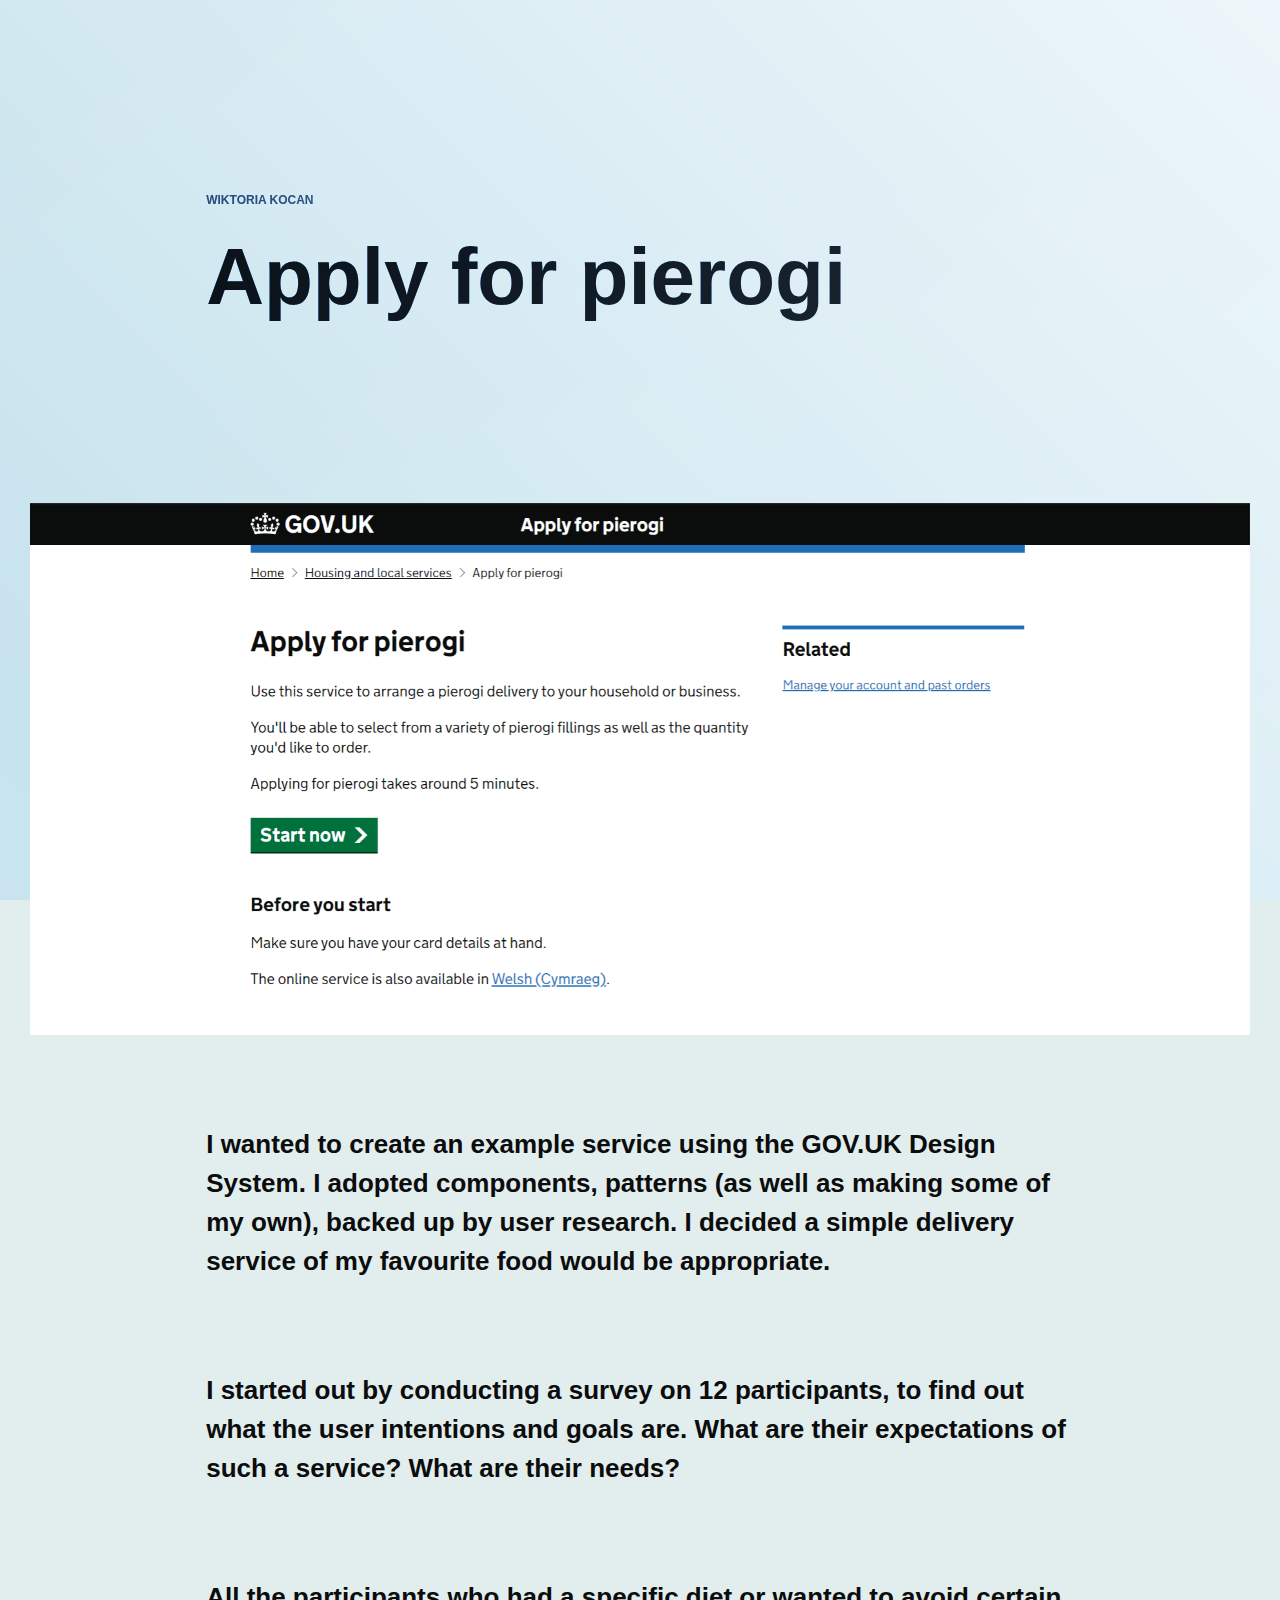
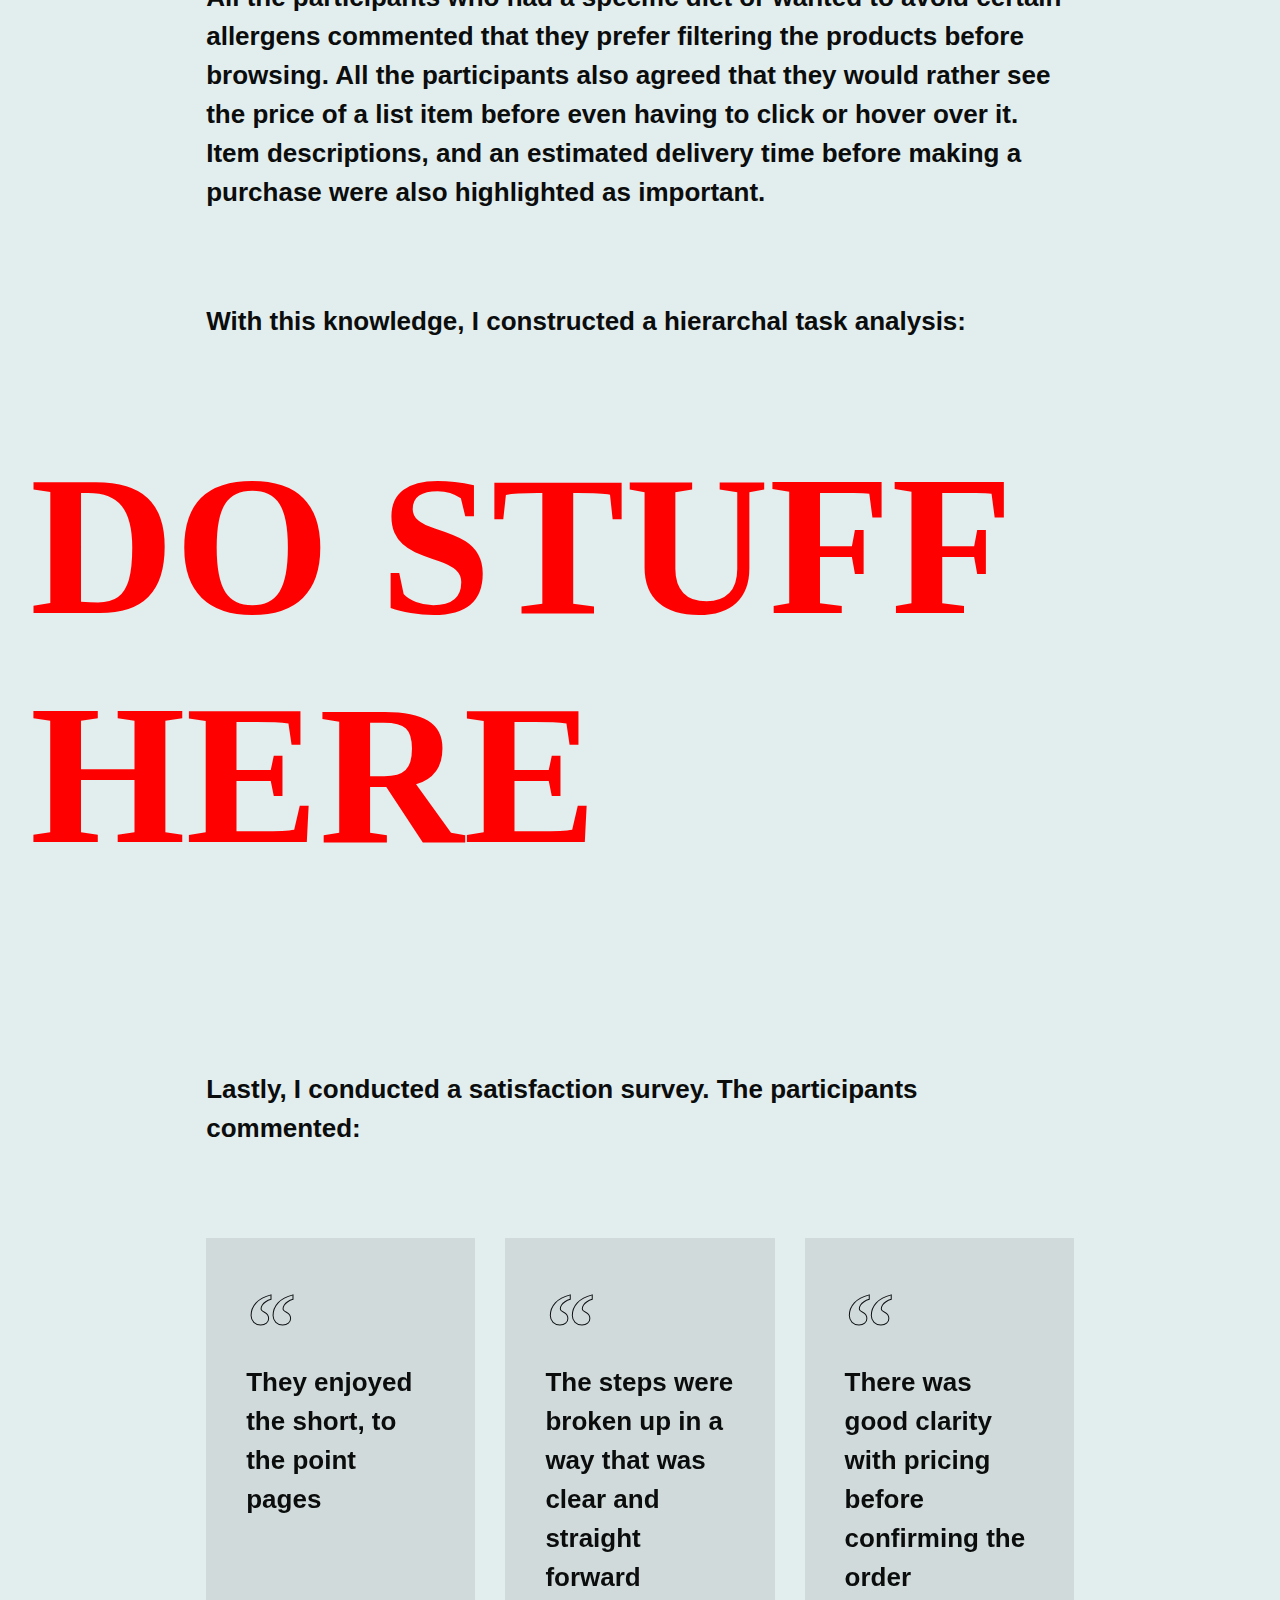
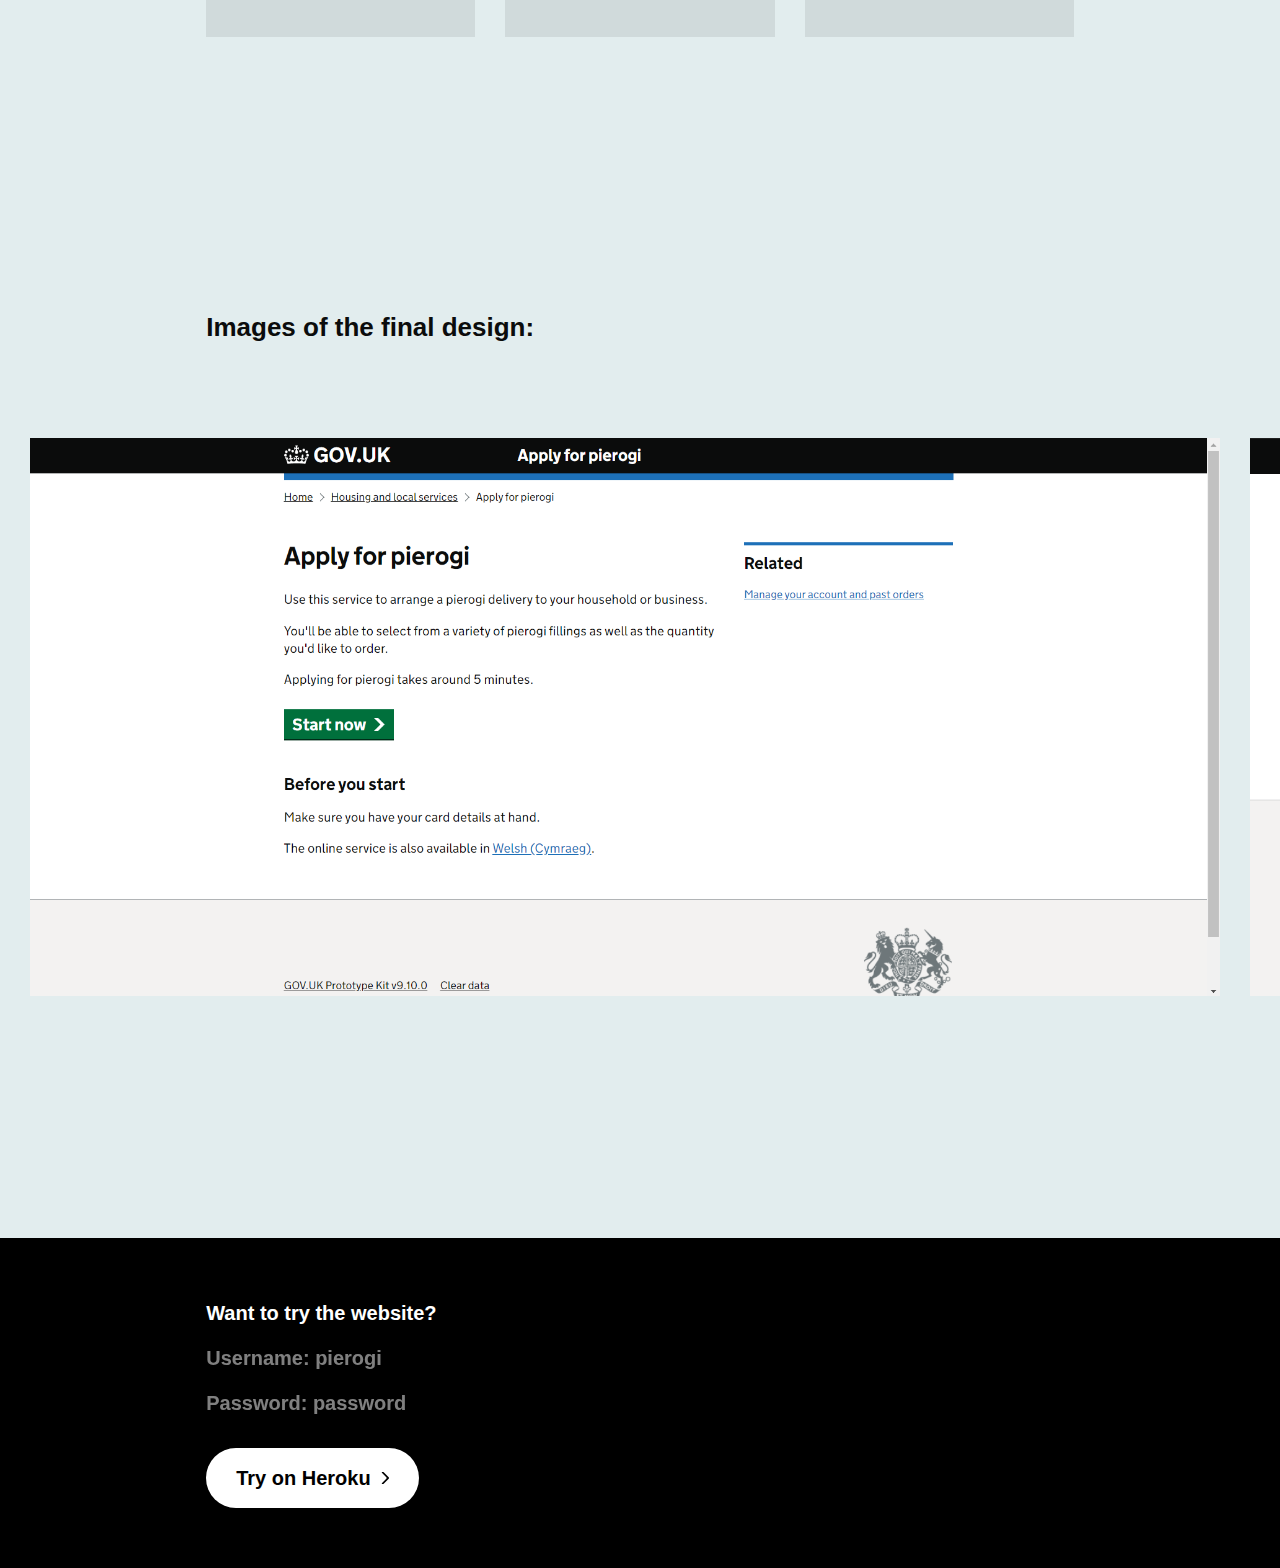
==== commit 0edcb0b2: "cleanup" ====
--- a/projects/pierogi.html
+++ b/projects/pierogi.html
@@ -32,8 +32,10 @@
             All the participants who had a specific diet or wanted to avoid certain allergens commented that they prefer filtering the products before browsing. All the participants also agreed that they would rather see the price of a list item before even having to click or hover over it. Item descriptions, and an estimated delivery time before making a purchase were also highlighted as important.
         </p>
         <p class="app-content">
-            With this knowledge, I constructed a Hierarchal Task Analysis. #TO DO
+            With this knowledge, I constructed a hierarchal task analysis:
         </p>
+        <h1 style="font-family: comic sans; color: red; font-size: 200px;">DO STUFF HERE</h1>
+        <hr>
         <p class="app-content">
             Lastly, I conducted a satisfaction survey. The participants commented:
         </p>
@@ -48,6 +50,7 @@
                 There was good clarity with pricing before confirming the order
             </li>
         </ol>
+        <hr>
         <p class="app-content">
             Images of the final design:
         </p>
@@ -63,18 +66,21 @@
             <img class="app-gallery__item" src="/assets/images/payment.PNG" alt="Payment">
             <img class="app-gallery__item" src="/assets/images/confirmation.PNG" alt="Order Confirmation">
         </div>
-        <div class="app-content">
-            <span style="display: block; font-size: 1rem; margin-bottom: 15px;">Want to try the website?</span>
-            <span style="display: block; font-size: 1rem; margin-bottom: 15px; opacity: 0.5;">Username: pierogi</span>
-            <span style="display: block; font-size: 1rem; margin-bottom: 15px; opacity: 0.5;">Password: password</span>
-            <a class="app-button app-button--large app-button--continue" href="http://apply-for-pierogi.herokuapp.com">
-                Try on Heroku
-                <svg width="8px" height="12px" viewBox="0 0 8 12" version="1.1" xmlns="http://www.w3.org/2000/svg" xmlns:xlink="http://www.w3.org/1999/xlink">
-                    <g id="Page-1" stroke="none" stroke-width="1" fill="none" fill-rule="evenodd">
-                        <path d="M2.69981636,0.292893219 L7.69289322,5.28597007 C8.08341751,5.67649437 8.08341751,6.30965935 7.69289322,6.70018364 L2.68597007,11.7071068 C2.4984337,11.8946432 2.24407978,12 1.97886329,12 L1.19653843,12 C0.92281371,12 0.700915983,11.7781023 0.700915983,11.5043776 C0.700915983,11.3729303 0.753133198,11.2468668 0.846080436,11.1539196 L5.29289322,6.70710678 C5.68341751,6.31658249 5.68341751,5.68341751 5.29289322,5.29289322 L0.850975839,0.850975839 C0.656303343,0.656303343 0.656303343,0.340676867 0.850975839,0.146004371 C0.944460868,0.0525193424 1.07125378,2.42861781e-17 1.20346157,0 L1.99270958,-2.22044605e-16 C2.25792607,-2.70764084e-16 2.51227998,0.10535684 2.69981636,0.292893219 Z" id="Path-2" fill="#000000"></path>
-                    </g>
-                </svg>
-            </a>
-        </div>
+        <hr>
+        <footer class="app-footer">
+            <div class="app-content">
+                <span style="display: block; font-size: 1rem; margin-bottom: 15px;">Want to try the website?</span>
+                <span style="display: block; font-size: 1rem; margin-bottom: 15px; opacity: 0.5;">Username: pierogi</span>
+                <span style="display: block; font-size: 1rem; margin-bottom: 30px; opacity: 0.5;">Password: password</span>
+                <a class="app-button app-button--large app-button--continue" href="http://apply-for-pierogi.herokuapp.com">
+                    Try on Heroku
+                    <svg width="8px" height="12px" viewBox="0 0 8 12" version="1.1" xmlns="http://www.w3.org/2000/svg" xmlns:xlink="http://www.w3.org/1999/xlink">
+                        <g id="Page-1" stroke="none" stroke-width="1" fill="none" fill-rule="evenodd">
+                            <path d="M2.69981636,0.292893219 L7.69289322,5.28597007 C8.08341751,5.67649437 8.08341751,6.30965935 7.69289322,6.70018364 L2.68597007,11.7071068 C2.4984337,11.8946432 2.24407978,12 1.97886329,12 L1.19653843,12 C0.92281371,12 0.700915983,11.7781023 0.700915983,11.5043776 C0.700915983,11.3729303 0.753133198,11.2468668 0.846080436,11.1539196 L5.29289322,6.70710678 C5.68341751,6.31658249 5.68341751,5.68341751 5.29289322,5.29289322 L0.850975839,0.850975839 C0.656303343,0.656303343 0.656303343,0.340676867 0.850975839,0.146004371 C0.944460868,0.0525193424 1.07125378,2.42861781e-17 1.20346157,0 L1.99270958,-2.22044605e-16 C2.25792607,-2.70764084e-16 2.51227998,0.10535684 2.69981636,0.292893219 Z" id="Path-2" fill="#000000"></path>
+                        </g>
+                    </svg>
+                </a>
+            </div>
+        </footer>
     </body>
 </html>--- a/assets/styles/styles.css
+++ b/assets/styles/styles.css
@@ -1,882 +1,2 @@
-@charset "UTF-8";
-.zara-stars::before {
-  content: "";
-  position: absolute;
-  top: 0;
-  left: 0;
-  right: 0;
-  bottom: 0;
-}
-
-.app-body {
-  margin-top: calc(env(safe-area-inset-top) + 30px);
-  margin-left: calc(env(safe-area-inset-left) + 30px);
-  margin-right: calc(env(safe-area-inset-right) + 30px);
-  margin-bottom: calc(env(safe-area-inset-bottom) + 30px);
-}
-
-.app-noise {
-  position: fixed;
-  top: 0;
-  left: 0;
-  right: 0;
-  bottom: 0;
-  background-image: url("/assets/images/noise.png");
-  pointer-events: none;
-}
-
-.app-navigation {
-  display: block;
-  width: 100%;
-  font-size: 1.3rem;
-  max-width: 60ch;
-  margin: auto;
-  margin-top: 20vh;
-  margin-bottom: 20px;
-}
-
-.app-navigation a {
-  position: relative;
-  font-size: 0.6rem;
-  letter-spacing: 2;
-  text-transform: uppercase;
-  text-decoration: none;
-  color: currentColor;
-  padding: 5px 0;
-  opacity: 0.65;
-}
-
-.app-navigation a::before {
-  content: "";
-  position: absolute;
-  left: 0;
-  right: 0;
-  bottom: 0;
-  height: 2px;
-  background: currentColor;
-  opacity: 0;
-  pointer-events: none;
-  -webkit-transition: .1s ease;
-  transition: .1s ease;
-}
-
-.app-navigation a:hover {
-  opacity: 1;
-}
-
-.app-navigation a:hover::before {
-  bottom: -5px;
-  opacity: 1;
-}
-
-.app-heading {
-  font-size: 1.3rem;
-  max-width: 60ch;
-  margin: auto;
-  margin-bottom: 20vh;
-}
-
-.app-heading h1 {
-  font-size: 4rem;
-}
-
-.app-image {
-  position: relative;
-  display: block;
-  width: 100%;
-  max-width: 1500px;
-  margin: auto;
-  margin-bottom: 10vh;
-  z-index: 5;
-}
-
-.app-content {
-  font-size: 1.3rem;
-  max-width: 60ch;
-  margin: auto;
-  margin-bottom: 10vh;
-  line-height: 1.5;
-}
-
-.app-content span {
-  font-size: inherit;
-  line-height: inherit;
-}
-
-.app-list {
-  font-size: 1.3rem;
-  max-width: 60ch;
-  margin: auto;
-  margin-bottom: 10vh;
-  line-height: 1.5;
-}
-
-.app-list--quotes li::before {
-  content: "“";
-  position: relative;
-  display: block;
-  font-family: "Georgia", "sans-serif";
-  font-size: 5rem;
-  z-index: 1;
-  opacity: 1;
-  -webkit-text-stroke-width: 1px;
-  -webkit-text-stroke-color: currentColor;
-  -webkit-text-fill-color: transparent;
-  line-height: 70px;
-  margin-top: 30px;
-}
-
-.app-list--cards {
-  display: -ms-grid;
-  display: grid;
-  -ms-grid-columns: 1fr 1fr 1fr;
-      grid-template-columns: 1fr 1fr 1fr;
-  grid-gap: 30px;
-  list-style-type: none;
-}
-
-@media only screen and (max-width: 926px) {
-  .app-list--cards {
-    display: -webkit-box;
-    display: -ms-flexbox;
-    display: flex;
-    overflow-x: scroll;
-    margin: 0-30px;
-    padding: 0 30px;
-    margin-bottom: 10vh;
-    -ms-scroll-snap-type: x mandatory;
-        scroll-snap-type: x mandatory;
-    scroll-padding: 30px;
-  }
-  .app-list--cards::after {
-    content: '';
-    min-width: 30px;
-  }
-  .app-list--cards li {
-    display: block;
-    margin-right: 30px;
-    min-width: calc(100vw - 90px);
-    scroll-snap-align: start;
-  }
-}
-
-.app-list--cards li {
-  position: relative;
-  padding: 25px 40px 40px 40px;
-  font-size: 1.3rem;
-  z-index: 0;
-}
-
-.app-list--cards li::after {
-  content: "";
-  position: absolute;
-  top: 0;
-  left: 0;
-  right: 0;
-  bottom: 0;
-  background-color: #2F3A3B;
-  -webkit-transform-origin: 100%;
-          transform-origin: 100%;
-  z-index: -1;
-  opacity: 0.1;
-}
-
-@media (prefers-color-scheme: dark) {
-  .app-list--cards li::after {
-    background-color: #E2EDEE;
-  }
-}
-
-.app-side-by-side {
-  display: -ms-grid;
-  display: grid;
-  -ms-grid-columns: 1fr auto;
-      grid-template-columns: 1fr auto;
-  grid-gap: 50px;
-}
-
-@media only screen and (max-width: 926px) {
-  .app-side-by-side {
-    display: -webkit-box;
-    display: -ms-flexbox;
-    display: flex;
-    -ms-flex-wrap: wrap;
-        flex-wrap: wrap;
-  }
-  .app-side-by-side > * {
-    display: block;
-    margin-bottom: 10vh;
-  }
-}
-
-.app-button {
-  display: -webkit-inline-box;
-  display: -ms-inline-flexbox;
-  display: inline-flex;
-  -webkit-box-align: center;
-      -ms-flex-align: center;
-          align-items: center;
-  -webkit-box-pack: center;
-      -ms-flex-pack: center;
-          justify-content: center;
-  background: black;
-  color: white;
-  border-radius: 25px;
-  min-height: 44px;
-  text-decoration: none;
-  padding: 0 20px;
-  font-size: 0.7rem;
-  -webkit-transition: 0.2s cubic-bezier(0.28, 0.84, 0.42, 1);
-  transition: 0.2s cubic-bezier(0.28, 0.84, 0.42, 1);
-  outline: none;
-  border: none;
-}
-
-.app-button:hover {
-  -webkit-filter: brightness(1.1);
-          filter: brightness(1.1);
-  -webkit-transform: scale(1.1);
-          transform: scale(1.1);
-  cursor: pointer;
-}
-
-.app-button:active {
-  -webkit-transform: scale(0.8);
-          transform: scale(0.8);
-}
-
-.app-button--icon {
-  color: inherit;
-  background: currentColor;
-  padding: 0;
-  width: 44px;
-}
-
-.app-button--icon svg {
-  width: 18px;
-  height: 18px;
-}
-
-.app-button--icon svg * {
-  fill: #c7edff;
-}
-
-@media (prefers-color-scheme: dark) {
-  .app-button--icon svg * {
-    fill: #141414;
-  }
-}
-
-.app-button--large {
-  padding: 15px 30px;
-  font-size: 1rem;
-  border-radius: 50px;
-}
-
-.app-button--continue svg {
-  -webkit-animation: continue-pulse 3s ease infinite;
-          animation: continue-pulse 3s ease infinite;
-  margin-left: 10px;
-}
-
-.app-button--continue svg * {
-  fill: currentColor;
-}
-
-@-webkit-keyframes continue-pulse {
-  0% {
-    opacity: 0.5;
-  }
-  25% {
-    -webkit-transform: translateX(2.5px);
-            transform: translateX(2.5px);
-    opacity: 1;
-  }
-  100% {
-    -webkit-transform: translateX(0);
-            transform: translateX(0);
-    opacity: 0.5;
-  }
-}
-
-@keyframes continue-pulse {
-  0% {
-    opacity: 0.5;
-  }
-  25% {
-    -webkit-transform: translateX(2.5px);
-            transform: translateX(2.5px);
-    opacity: 1;
-  }
-  100% {
-    -webkit-transform: translateX(0);
-            transform: translateX(0);
-    opacity: 0.5;
-  }
-}
-
-.app-gallery {
-  position: relative;
-  display: -webkit-box;
-  display: -ms-flexbox;
-  display: flex;
-  overflow-x: scroll;
-  margin: 0-30px;
-  padding: 0 30px;
-  margin-bottom: 10vh;
-  -ms-scroll-snap-type: x mandatory;
-      scroll-snap-type: x mandatory;
-  scroll-padding: 30px;
-}
-
-.app-gallery::after {
-  content: '';
-  min-width: 30px;
-}
-
-.app-gallery__item {
-  display: block;
-  margin-right: 30px;
-  width: calc(100vw - 90px);
-  scroll-snap-align: start;
-  -o-object-fit: contain;
-     object-fit: contain;
-  max-height: 90vh;
-}
-
-.app-personas {
-  font-size: 1.3rem;
-  max-width: 60ch;
-  margin: auto;
-  list-style-type: none;
-}
-
-.app-personas__item {
-  display: -ms-grid;
-  display: grid;
-  -ms-grid-columns: 1fr 1fr;
-      grid-template-columns: 1fr 1fr;
-  grid-gap: 30px;
-  position: relative;
-  padding: 0 !important;
-  margin-bottom: 50px;
-}
-
-@media only screen and (max-width: 926px) {
-  .app-personas__item {
-    -ms-grid-columns: 1fr;
-        grid-template-columns: 1fr;
-  }
-  .app-personas__item .home-content {
-    text-align: left;
-  }
-}
-
-.app-personas__item div {
-  display: -webkit-box;
-  display: -ms-flexbox;
-  display: flex;
-  -webkit-box-orient: vertical;
-  -webkit-box-direction: normal;
-      -ms-flex-direction: column;
-          flex-direction: column;
-  -webkit-box-pack: center;
-      -ms-flex-pack: center;
-          justify-content: center;
-  -webkit-box-align: start;
-      -ms-flex-align: start;
-          align-items: flex-start;
-}
-
-.app-personas__item__image {
-  position: relative;
-  display: block;
-  width: 100%;
-}
-
-.app-personas__item__title {
-  font-weight: bold;
-  margin-bottom: 30px;
-  font-size: 1.3rem;
-}
-
-.app-personas__item__body {
-  margin-bottom: 30px;
-  line-height: 1.66;
-}
-
-.app-persona-modal {
-  position: fixed;
-  top: 0;
-  left: 0;
-  right: 0;
-  bottom: 0;
-  display: -webkit-box;
-  display: -ms-flexbox;
-  display: flex;
-  -webkit-box-align: center;
-      -ms-flex-align: center;
-          align-items: center;
-  -webkit-box-pack: start;
-      -ms-flex-pack: start;
-          justify-content: flex-start;
-  -webkit-box-orient: vertical;
-  -webkit-box-direction: normal;
-      -ms-flex-direction: column;
-          flex-direction: column;
-  z-index: 10;
-  overflow: scroll;
-  background-color: rgba(0, 0, 0, 0.6);
-  padding: 100px 10px;
-  -webkit-backdrop-filter: blur(20px);
-          backdrop-filter: blur(20px);
-}
-
-.app-persona-modal__image {
-  width: 100%;
-  max-width: 700px;
-}
-
-.app-persona-modal__image img {
-  display: block;
-  width: 100%;
-}
-
-.app-persona-modal__page {
-  width: 100%;
-  max-width: 700px;
-  padding: 50px;
-  background-color: white;
-  color: black;
-}
-
-.app-persona-modal__page__header {
-  font-size: 1.5rem;
-  font-weight: bold;
-  margin-bottom: 50px;
-}
-
-.app-persona-modal__page__description {
-  line-height: 1.6;
-  font-size: 1.1rem;
-  margin-bottom: 50px;
-}
-
-.home-body {
-  background-color: #c7edff;
-  color: #271414;
-}
-
-@media (prefers-color-scheme: dark) {
-  .home-body {
-    background-color: #141414;
-    color: gainsboro;
-  }
-}
-
-.home-gradient {
-  position: fixed;
-  top: 0;
-  left: 0;
-  width: 100vw;
-  height: 100vh;
-  pointer-events: none;
-  z-index: 1;
-  mix-blend-mode: overlay;
-  background: linear-gradient(45deg, transparent, #ff96a8, #ffab0f, transparent);
-  -webkit-animation: rotate 50s linear infinite;
-          animation: rotate 50s linear infinite;
-  background-size: 400% 400%;
-}
-
-@media (prefers-color-scheme: dark) {
-  .home-gradient {
-    mix-blend-mode: darken;
-    opacity: 0.2 !important;
-  }
-}
-
-.home-gradient--invert {
-  background: linear-gradient(135deg, pink 45%, #ff6a00 60%, transparent);
-  background-size: 400% 400%;
-  mix-blend-mode: lighten;
-  opacity: 0.5;
-}
-
-.home-container {
-  display: block;
-  font-size: 1.3rem;
-  max-width: 60ch;
-  margin: auto;
-  margin-top: 20vh;
-  margin-bottom: 20vh;
-}
-
-.home-landing {
-  display: -ms-grid;
-  display: grid;
-  -ms-grid-columns: auto 1fr;
-      grid-template-columns: auto 1fr;
-  grid-gap: 100px;
-  margin-bottom: 10vh;
-}
-
-@media only screen and (max-width: 740.8px) {
-  .home-landing {
-    -ms-grid-columns: 1fr;
-        grid-template-columns: 1fr;
-  }
-  .home-landing .home-content {
-    text-align: left;
-  }
-}
-
-.home-heading {
-  margin-bottom: 5vh;
-  margin-top: 0;
-}
-
-.home-social {
-  display: -webkit-box;
-  display: -ms-flexbox;
-  display: flex;
-  -webkit-box-align: center;
-      -ms-flex-align: center;
-          align-items: center;
-  -webkit-box-pack: start;
-      -ms-flex-pack: start;
-          justify-content: flex-start;
-  font-size: 1.3rem;
-  max-width: 60ch;
-  margin: auto;
-  margin-bottom: 5vh;
-}
-
-.home-social li {
-  list-style-type: none;
-  padding: 0;
-  margin-right: 15px;
-}
-
-.home-content {
-  font-size: 1.3rem;
-  margin: auto;
-  margin-bottom: 10vh;
-  line-height: 1.5;
-  margin-top: 15px;
-  text-align: right;
-}
-
-.home-portfolio__item {
-  display: block;
-  margin-bottom: 10vh;
-  color: currentColor;
-  text-decoration: none;
-}
-
-.home-portfolio__item-images {
-  position: relative;
-  display: -ms-grid;
-  display: grid;
-  -ms-grid-columns: 1fr 1fr 1fr;
-      grid-template-columns: 1fr 1fr 1fr;
-  pointer-events: none;
-  z-index: 5;
-}
-
-@media only screen and (max-width: 694.5px) {
-  .home-portfolio__item-images {
-    -ms-grid-columns: 1fr;
-        grid-template-columns: 1fr;
-  }
-  .home-portfolio__item-images img:not(:first-of-type) {
-    display: none;
-  }
-}
-
-.home-portfolio__item-images img {
-  display: block;
-  width: 100%;
-  margin-bottom: 20px;
-}
-
-.home-portfolio__item-images img:nth-of-type(2) {
-  -webkit-filter: saturate(0.8);
-          filter: saturate(0.8);
-  opacity: 0.8;
-}
-
-.home-portfolio__item-images img:nth-of-type(3) {
-  -webkit-filter: saturate(0.6);
-          filter: saturate(0.6);
-  opacity: 0.6;
-}
-
-.home-portfolio__item-title {
-  font-size: 2rem;
-}
-
-.home-portfolio__item-subtitle {
-  font-size: 1rem;
-  opacity: .7;
-  margin-left: 5px;
-}
-
-@media only screen and (max-width: 926px) {
-  .home-portfolio__item-subtitle {
-    display: block;
-    margin-left: 0;
-    margin-top: 10px;
-  }
-}
-
-.home-portfolio__item:hover {
-  -webkit-filter: brightness(1.2);
-          filter: brightness(1.2);
-}
-
-.home-portfolio__item:hover .home-portfolio__item-title {
-  text-decoration: underline;
-}
-
-.home-portfolio__item:active {
-  -webkit-filter: brightness(0.8);
-          filter: brightness(0.8);
-}
-
-.zara-body {
-  background-color: #E2EDEE;
-  color: #2F3A3B;
-}
-
-@media (prefers-color-scheme: dark) {
-  .zara-body {
-    background-color: #2F3A3B;
-    color: #E2EDEE;
-  }
-}
-
-.zara-gradient {
-  position: fixed;
-  top: 0;
-  left: 0;
-  width: 100vw;
-  height: 100vh;
-  pointer-events: none;
-  z-index: 1;
-  mix-blend-mode: overlay;
-  background: linear-gradient(45deg, transparent, #ff9f5b, #40e4d1, transparent);
-  -webkit-animation: rotate 50s linear infinite;
-          animation: rotate 50s linear infinite;
-  background-size: 400% 400%;
-}
-
-@media (prefers-color-scheme: dark) {
-  .zara-gradient {
-    mix-blend-mode: darken;
-    opacity: 0.2 !important;
-  }
-}
-
-.zara-gradient--invert {
-  background: linear-gradient(135deg, transparent, #40e4d1 45%, #ff6a00 60%, transparent);
-  background-size: 400% 400%;
-  mix-blend-mode: screen;
-  opacity: 0.5;
-}
-
-@-webkit-keyframes rotate {
-  0% {
-    background-position: 0% 96%;
-  }
-  50% {
-    background-position: 100% 50%;
-  }
-  100% {
-    background-position: 0% 96%;
-  }
-}
-
-@keyframes rotate {
-  0% {
-    background-position: 0% 96%;
-  }
-  50% {
-    background-position: 100% 50%;
-  }
-  100% {
-    background-position: 0% 96%;
-  }
-}
-
-.zara-stars {
-  position: relative;
-  display: inline-block;
-  padding: 30px;
-}
-
-.zara-stars::before {
-  background-color: currentColor;
-  opacity: 0.1;
-}
-
-.zara-stars svg {
-  margin-top: 10px;
-  margin-bottom: 30px;
-}
-
-.zara-stars svg:last-of-type {
-  margin-bottom: 0;
-}
-
-.zara-stars * {
-  fill: currentColor;
-}
-
-.zara-cards {
-  font-size: 1.3rem;
-  max-width: 90ch;
-  margin: auto;
-  margin-bottom: 10vh;
-  list-style-type: none;
-}
-
-.zara-cards--messy {
-  display: -ms-grid;
-  display: grid;
-  -ms-grid-columns: 1fr 1fr 1fr 1fr 1fr 1fr 1fr;
-      grid-template-columns: 1fr 1fr 1fr 1fr 1fr 1fr 1fr;
-  margin-bottom: 15vh;
-}
-
-.zara-cards--messy li {
-  font-family: 'Caveat', cursive;
-  font-size: 1.2rem;
-}
-
-.zara-cards--sorted {
-  display: -webkit-box;
-  display: -ms-flexbox;
-  display: flex;
-  -webkit-box-pack: center;
-      -ms-flex-pack: center;
-          justify-content: center;
-}
-
-.zara-cards--sorted li {
-  display: -webkit-inline-box !important;
-  display: -ms-inline-flexbox !important;
-  display: inline-flex !important;
-  margin: 0 10px;
-  background-color: black !important;
-  color: white !important;
-  font-size: 0.8rem;
-  text-transform: uppercase;
-  letter-spacing: 4px;
-}
-
-@media only screen and (max-width: 926px) {
-  .zara-cards--sorted li {
-    margin: 10px 0 !important;
-  }
-}
-
-.zara-cards li {
-  display: -webkit-box;
-  display: -ms-flexbox;
-  display: flex;
-  -webkit-box-align: center;
-      -ms-flex-align: center;
-          align-items: center;
-  -webkit-box-pack: center;
-      -ms-flex-pack: center;
-          justify-content: center;
-  background: rgba(255, 255, 255, 0.9);
-  color: black;
-  text-align: center;
-  padding: 35px;
-  -webkit-box-shadow: 0 10px 15px rgba(0, 0, 0, 0.5);
-          box-shadow: 0 10px 15px rgba(0, 0, 0, 0.5);
-  -webkit-backdrop-filter: blur(5px);
-          backdrop-filter: blur(5px);
-}
-
-@media only screen and (max-width: 926px) {
-  .zara-cards {
-    display: -webkit-box;
-    display: -ms-flexbox;
-    display: flex;
-    -webkit-box-pack: center;
-        -ms-flex-pack: center;
-            justify-content: center;
-    -ms-flex-wrap: wrap;
-        flex-wrap: wrap;
-  }
-  .zara-cards li {
-    display: inline-block;
-    margin: 0 100px;
-  }
-}
-
-.pierogi-body {
-  background-color: #E2EDEE;
-  color: #0b0c0c;
-}
-
-@media (prefers-color-scheme: dark) {
-  .pierogi-body {
-    background-color: #0c1c2b;
-    color: #E2EDEE;
-  }
-}
-
-.pierogi-gradient {
-  position: fixed;
-  top: 0;
-  left: 0;
-  width: 100vw;
-  height: 100vh;
-  pointer-events: none;
-  z-index: 1;
-  mix-blend-mode: overlay;
-  background: linear-gradient(45deg, transparent, #003078, #ffffff, transparent);
-  -webkit-animation: rotate 50s linear infinite;
-          animation: rotate 50s linear infinite;
-  background-size: 400% 400%;
-}
-
-@media (prefers-color-scheme: dark) {
-  .pierogi-gradient {
-    mix-blend-mode: darken;
-    opacity: 0.2 !important;
-  }
-}
-
-.pierogi-gradient--invert {
-  background: linear-gradient(135deg, transparent, #5694ca 45%, #003078 60%, transparent);
-  background-size: 400% 400%;
-  mix-blend-mode: screen;
-  opacity: 0.5;
-}
-
-* {
-  margin: 0;
-  padding: 0;
-  -webkit-box-sizing: border-box;
-          box-sizing: border-box;
-  font-family: -apple-system, BlinkMacSystemFont, "Helvetica", "Arial", sans-serif;
-  font-size: 20px;
-  font-weight: 700;
-}
-
-hr {
-  -webkit-appearance: none;
-     -moz-appearance: none;
-          appearance: none;
-  display: block;
-  border: none;
-  height: 1px;
-  background: transparent;
-  margin-bottom: 20vh;
-}
+.zara-stars::before{content:"";position:absolute;top:0;left:0;right:0;bottom:0}.app-body{margin-top:calc(env(safe-area-inset-top) + 30px);margin-left:calc(env(safe-area-inset-left) + 30px);margin-right:calc(env(safe-area-inset-right) + 30px);margin-bottom:calc(env(safe-area-inset-bottom) + 30px)}.app-noise{position:fixed;top:0;left:0;right:0;bottom:0;background-image:url("/assets/images/noise.png");pointer-events:none}.app-navigation{display:block;width:100%;font-size:1.3rem;max-width:60ch;margin:auto;margin-top:20vh;margin-bottom:20px}.app-navigation a{position:relative;font-size:0.6rem;letter-spacing:2;text-transform:uppercase;text-decoration:none;color:currentColor;padding:5px 0;opacity:0.65}.app-navigation a::before{content:"";position:absolute;left:0;right:0;bottom:0;height:2px;background:currentColor;opacity:0;pointer-events:none;-webkit-transition:.1s ease;transition:.1s ease}.app-navigation a:hover{opacity:1}.app-navigation a:hover::before{bottom:-5px;opacity:1}.app-heading{font-size:1.3rem;max-width:60ch;margin:auto;margin-bottom:20vh}.app-heading h1{font-size:4rem}.app-image{position:relative;display:block;width:100%;max-width:1500px;margin:auto;margin-bottom:10vh;z-index:5}.app-content{font-size:1.3rem;max-width:60ch;margin:auto;margin-bottom:10vh;line-height:1.5}.app-content span{font-size:inherit;line-height:inherit}.app-footer{background:black;margin:-30px;padding:60px 0;color:white}@media only screen and (max-width: 926px){.app-footer{padding:60px 30px;padding-left:calc(env(safe-area-inset-left) + 30px);padding-right:calc(env(safe-area-inset-right) + 30px)}}.app-footer .app-content{margin-bottom:0}.app-footer .app-content .app-button{background-color:white;color:black}.app-list{font-size:1.3rem;max-width:60ch;margin:auto;margin-bottom:10vh;line-height:1.5}.app-list--quotes li::before{content:"“";position:relative;display:block;font-family:"Georgia", "sans-serif";font-size:5rem;z-index:1;opacity:1;-webkit-text-stroke-width:1px;-webkit-text-stroke-color:currentColor;-webkit-text-fill-color:transparent;line-height:70px;margin-top:30px}.app-list--cards{display:-ms-grid;display:grid;-ms-grid-columns:1fr 1fr 1fr;grid-template-columns:1fr 1fr 1fr;grid-gap:30px;list-style-type:none}@media only screen and (max-width: 926px){.app-list--cards{display:-webkit-box;display:-ms-flexbox;display:flex;overflow-x:scroll;margin:0-30px;padding:0 30px;margin-bottom:10vh;-ms-scroll-snap-type:x mandatory;scroll-snap-type:x mandatory;scroll-padding:30px}.app-list--cards::after{content:'';min-width:30px}.app-list--cards li{display:block;margin-right:30px;min-width:calc(100vw - 90px);scroll-snap-align:start}}.app-list--cards li{position:relative;padding:25px 40px 40px 40px;font-size:1.3rem;z-index:0}.app-list--cards li::after{content:"";position:absolute;top:0;left:0;right:0;bottom:0;background-color:#2F3A3B;-webkit-transform-origin:100%;transform-origin:100%;z-index:-1;opacity:0.1}@media (prefers-color-scheme: dark){.app-list--cards li::after{background-color:#E2EDEE}}.app-side-by-side{display:-ms-grid;display:grid;-ms-grid-columns:1fr auto;grid-template-columns:1fr auto;grid-gap:50px}@media only screen and (max-width: 926px){.app-side-by-side{display:-webkit-box;display:-ms-flexbox;display:flex;-ms-flex-wrap:wrap;flex-wrap:wrap}.app-side-by-side>*{display:block;margin-bottom:10vh}}.app-button{display:-webkit-inline-box;display:-ms-inline-flexbox;display:inline-flex;-webkit-box-align:center;-ms-flex-align:center;align-items:center;-webkit-box-pack:center;-ms-flex-pack:center;justify-content:center;background:black;color:white;border-radius:25px;min-height:44px;text-decoration:none;padding:0 20px;font-size:0.7rem;-webkit-transition:0.2s cubic-bezier(0.28, 0.84, 0.42, 1);transition:0.2s cubic-bezier(0.28, 0.84, 0.42, 1);outline:none;border:none}.app-button:hover{-webkit-filter:brightness(1.1);filter:brightness(1.1);-webkit-transform:scale(1.1);transform:scale(1.1);cursor:pointer}.app-button:active{-webkit-transform:scale(0.8);transform:scale(0.8)}.app-button--icon{color:inherit;background:currentColor;padding:0;width:44px}.app-button--icon svg{width:18px;height:18px}.app-button--icon svg *{fill:#c7edff}@media (prefers-color-scheme: dark){.app-button--icon svg *{fill:#141414}}.app-button--large{padding:15px 30px;font-size:1rem;border-radius:50px}.app-button--continue svg{-webkit-animation:continue-pulse 3s ease infinite;animation:continue-pulse 3s ease infinite;margin-left:10px}.app-button--continue svg *{fill:currentColor}@-webkit-keyframes continue-pulse{0%{opacity:0.5}25%{-webkit-transform:translateX(2.5px);transform:translateX(2.5px);opacity:1}100%{-webkit-transform:translateX(0);transform:translateX(0);opacity:0.5}}@keyframes continue-pulse{0%{opacity:0.5}25%{-webkit-transform:translateX(2.5px);transform:translateX(2.5px);opacity:1}100%{-webkit-transform:translateX(0);transform:translateX(0);opacity:0.5}}.app-gallery{position:relative;display:-webkit-box;display:-ms-flexbox;display:flex;overflow-x:scroll;margin:0-30px;padding:0 30px;margin-bottom:10vh;-ms-scroll-snap-type:x mandatory;scroll-snap-type:x mandatory;scroll-padding:30px}@media only screen and (max-width: 926px){.app-gallery{max-height:60vh}}.app-gallery::after{content:'';min-width:30px}.app-gallery__item{display:block;margin-right:30px;width:calc(100vw - 90px);scroll-snap-align:start;-o-object-fit:contain;object-fit:contain;max-height:90vh}.app-personas{font-size:1.3rem;max-width:60ch;margin:auto;list-style-type:none}.app-personas__item{display:-ms-grid;display:grid;-ms-grid-columns:1fr 1fr;grid-template-columns:1fr 1fr;grid-gap:30px;position:relative;padding:0 !important;margin-bottom:50px}@media only screen and (max-width: 926px){.app-personas__item{-ms-grid-columns:1fr;grid-template-columns:1fr}.app-personas__item .home-content{text-align:left}}.app-personas__item div{display:-webkit-box;display:-ms-flexbox;display:flex;-webkit-box-orient:vertical;-webkit-box-direction:normal;-ms-flex-direction:column;flex-direction:column;-webkit-box-pack:center;-ms-flex-pack:center;justify-content:center;-webkit-box-align:start;-ms-flex-align:start;align-items:flex-start}.app-personas__item__image{position:relative;display:block;width:100%}.app-personas__item__title{font-weight:bold;margin-bottom:30px;font-size:1.3rem}.app-personas__item__body{margin-bottom:30px;line-height:1.66}.app-persona-modal{position:fixed;top:0;left:0;right:0;bottom:0;display:-webkit-box;display:-ms-flexbox;display:flex;-webkit-box-align:center;-ms-flex-align:center;align-items:center;-webkit-box-pack:start;-ms-flex-pack:start;justify-content:flex-start;-webkit-box-orient:vertical;-webkit-box-direction:normal;-ms-flex-direction:column;flex-direction:column;z-index:10;overflow:scroll;background-color:rgba(0,0,0,0.6);padding:100px 10px;-webkit-backdrop-filter:blur(20px);backdrop-filter:blur(20px)}.app-persona-modal__image{width:100%;max-width:700px}.app-persona-modal__image img{display:block;width:100%}.app-persona-modal__page{width:100%;max-width:700px;padding:50px;background-color:white;color:black}.app-persona-modal__page__header{font-size:1.5rem;font-weight:bold;margin-bottom:50px}.app-persona-modal__page__description{line-height:1.6;font-size:1.1rem;margin-bottom:50px}.home-body{background-color:#c7edff;color:#271414}@media (prefers-color-scheme: dark){.home-body{background-color:#141414;color:#dcdcdc}}.home-gradient{position:fixed;top:0;left:0;width:100vw;height:100vh;pointer-events:none;z-index:1;mix-blend-mode:overlay;background:linear-gradient(45deg, transparent, #ff96a8, #ffab0f, transparent);-webkit-animation:rotate 50s linear infinite;animation:rotate 50s linear infinite;background-size:400% 400%}@media (prefers-color-scheme: dark){.home-gradient{mix-blend-mode:darken;opacity:0.2 !important}}.home-gradient--invert{background:linear-gradient(135deg, pink 45%, #ff6a00 60%, transparent);background-size:400% 400%;mix-blend-mode:lighten;opacity:0.5}.home-container{display:block;font-size:1.3rem;max-width:60ch;margin:auto;margin-top:20vh;margin-bottom:20vh}.home-landing{display:-ms-grid;display:grid;-ms-grid-columns:auto 1fr;grid-template-columns:auto 1fr;grid-gap:100px;margin-bottom:10vh}@media only screen and (max-width: 740.8px){.home-landing{-ms-grid-columns:1fr;grid-template-columns:1fr}.home-landing .home-content{text-align:left}}.home-heading{margin-bottom:5vh;margin-top:0}.home-social{display:-webkit-box;display:-ms-flexbox;display:flex;-webkit-box-align:center;-ms-flex-align:center;align-items:center;-webkit-box-pack:start;-ms-flex-pack:start;justify-content:flex-start;font-size:1.3rem;max-width:60ch;margin:auto;margin-bottom:5vh}.home-social li{list-style-type:none;padding:0;margin-right:15px}.home-content{font-size:1.3rem;margin:auto;margin-bottom:10vh;line-height:1.5;margin-top:15px;text-align:right}.home-portfolio__item{display:block;margin-bottom:10vh;color:currentColor;text-decoration:none}.home-portfolio__item-images{position:relative;display:-ms-grid;display:grid;-ms-grid-columns:1fr 1fr 1fr;grid-template-columns:1fr 1fr 1fr;pointer-events:none;z-index:5}@media only screen and (max-width: 694.5px){.home-portfolio__item-images{-ms-grid-columns:1fr;grid-template-columns:1fr}.home-portfolio__item-images img:not(:first-of-type){display:none}}.home-portfolio__item-images img{display:block;width:100%;margin-bottom:20px}.home-portfolio__item-images img:nth-of-type(2){-webkit-filter:saturate(0.8);filter:saturate(0.8);opacity:0.8}.home-portfolio__item-images img:nth-of-type(3){-webkit-filter:saturate(0.6);filter:saturate(0.6);opacity:0.6}.home-portfolio__item-title{font-size:2rem}.home-portfolio__item-subtitle{font-size:1rem;opacity:.7;margin-left:5px}@media only screen and (max-width: 926px){.home-portfolio__item-subtitle{display:block;margin-left:0;margin-top:10px}}.home-portfolio__item:hover{-webkit-filter:brightness(1.2);filter:brightness(1.2)}.home-portfolio__item:hover .home-portfolio__item-title{text-decoration:underline}.home-portfolio__item:active{-webkit-filter:brightness(0.8);filter:brightness(0.8)}.zara-body{background-color:#E2EDEE;color:#2F3A3B}@media (prefers-color-scheme: dark){.zara-body{background-color:#2F3A3B;color:#E2EDEE}}.zara-gradient{position:fixed;top:0;left:0;width:100vw;height:100vh;pointer-events:none;z-index:1;mix-blend-mode:overlay;background:linear-gradient(45deg, transparent, #ff9f5b, #40e4d1, transparent);-webkit-animation:rotate 50s linear infinite;animation:rotate 50s linear infinite;background-size:400% 400%}@media (prefers-color-scheme: dark){.zara-gradient{mix-blend-mode:darken;opacity:0.2 !important}}.zara-gradient--invert{background:linear-gradient(135deg, transparent, #40e4d1 45%, #ff6a00 60%, transparent);background-size:400% 400%;mix-blend-mode:screen;opacity:0.5}@-webkit-keyframes rotate{0%{background-position:0% 96%}50%{background-position:100% 50%}100%{background-position:0% 96%}}@keyframes rotate{0%{background-position:0% 96%}50%{background-position:100% 50%}100%{background-position:0% 96%}}.zara-stars{position:relative;display:inline-block;padding:30px}.zara-stars::before{background-color:currentColor;opacity:0.1}.zara-stars svg{margin-top:10px;margin-bottom:30px}.zara-stars svg:last-of-type{margin-bottom:0}.zara-stars *{fill:currentColor}.zara-cards{font-size:1.3rem;max-width:90ch;margin:auto;margin-bottom:10vh;list-style-type:none}.zara-cards--messy{display:-ms-grid;display:grid;-ms-grid-columns:1fr 1fr 1fr 1fr 1fr 1fr 1fr;grid-template-columns:1fr 1fr 1fr 1fr 1fr 1fr 1fr;margin-bottom:15vh}.zara-cards--messy li{font-family:'Caveat', cursive;font-size:1.2rem}.zara-cards--sorted{display:-webkit-box;display:-ms-flexbox;display:flex;-webkit-box-pack:center;-ms-flex-pack:center;justify-content:center}.zara-cards--sorted li{display:-webkit-inline-box !important;display:-ms-inline-flexbox !important;display:inline-flex !important;margin:0 10px;background-color:black !important;color:white !important;font-size:0.8rem;text-transform:uppercase;letter-spacing:4px}@media only screen and (max-width: 926px){.zara-cards--sorted li{margin:10px 0 !important}}.zara-cards li{display:-webkit-box;display:-ms-flexbox;display:flex;-webkit-box-align:center;-ms-flex-align:center;align-items:center;-webkit-box-pack:center;-ms-flex-pack:center;justify-content:center;background:rgba(255,255,255,0.9);color:black;text-align:center;padding:35px;-webkit-box-shadow:0 10px 15px rgba(0,0,0,0.5);box-shadow:0 10px 15px rgba(0,0,0,0.5);-webkit-backdrop-filter:blur(5px);backdrop-filter:blur(5px)}@media only screen and (max-width: 926px){.zara-cards{display:-webkit-box;display:-ms-flexbox;display:flex;-webkit-box-pack:center;-ms-flex-pack:center;justify-content:center;-ms-flex-wrap:wrap;flex-wrap:wrap}.zara-cards li{display:inline-block;margin:0 100px}}.pierogi-body{background-color:#E2EDEE;color:#0b0c0c}@media (prefers-color-scheme: dark){.pierogi-body{background-color:#0c1c2b;color:#E2EDEE}}.pierogi-gradient{position:fixed;top:0;left:0;width:100vw;height:100vh;pointer-events:none;z-index:1;mix-blend-mode:overlay;background:linear-gradient(45deg, transparent, #003078, #fff, transparent);-webkit-animation:rotate 50s linear infinite;animation:rotate 50s linear infinite;background-size:400% 400%}@media (prefers-color-scheme: dark){.pierogi-gradient{mix-blend-mode:darken;opacity:0.2 !important}}.pierogi-gradient--invert{background:linear-gradient(135deg, transparent, #5694ca 45%, #003078 60%, transparent);background-size:400% 400%;mix-blend-mode:screen;opacity:0.5}*{margin:0;padding:0;-webkit-box-sizing:border-box;box-sizing:border-box;font-family:-apple-system, BlinkMacSystemFont, "Helvetica", "Arial", sans-serif;font-size:20px;font-weight:700}@media only screen and (max-width: 380px){*{font-size:16px}}hr{-webkit-appearance:none;-moz-appearance:none;appearance:none;display:block;border:none;height:1px;background:transparent;margin-bottom:20vh}
 /*# sourceMappingURL=styles.css.map */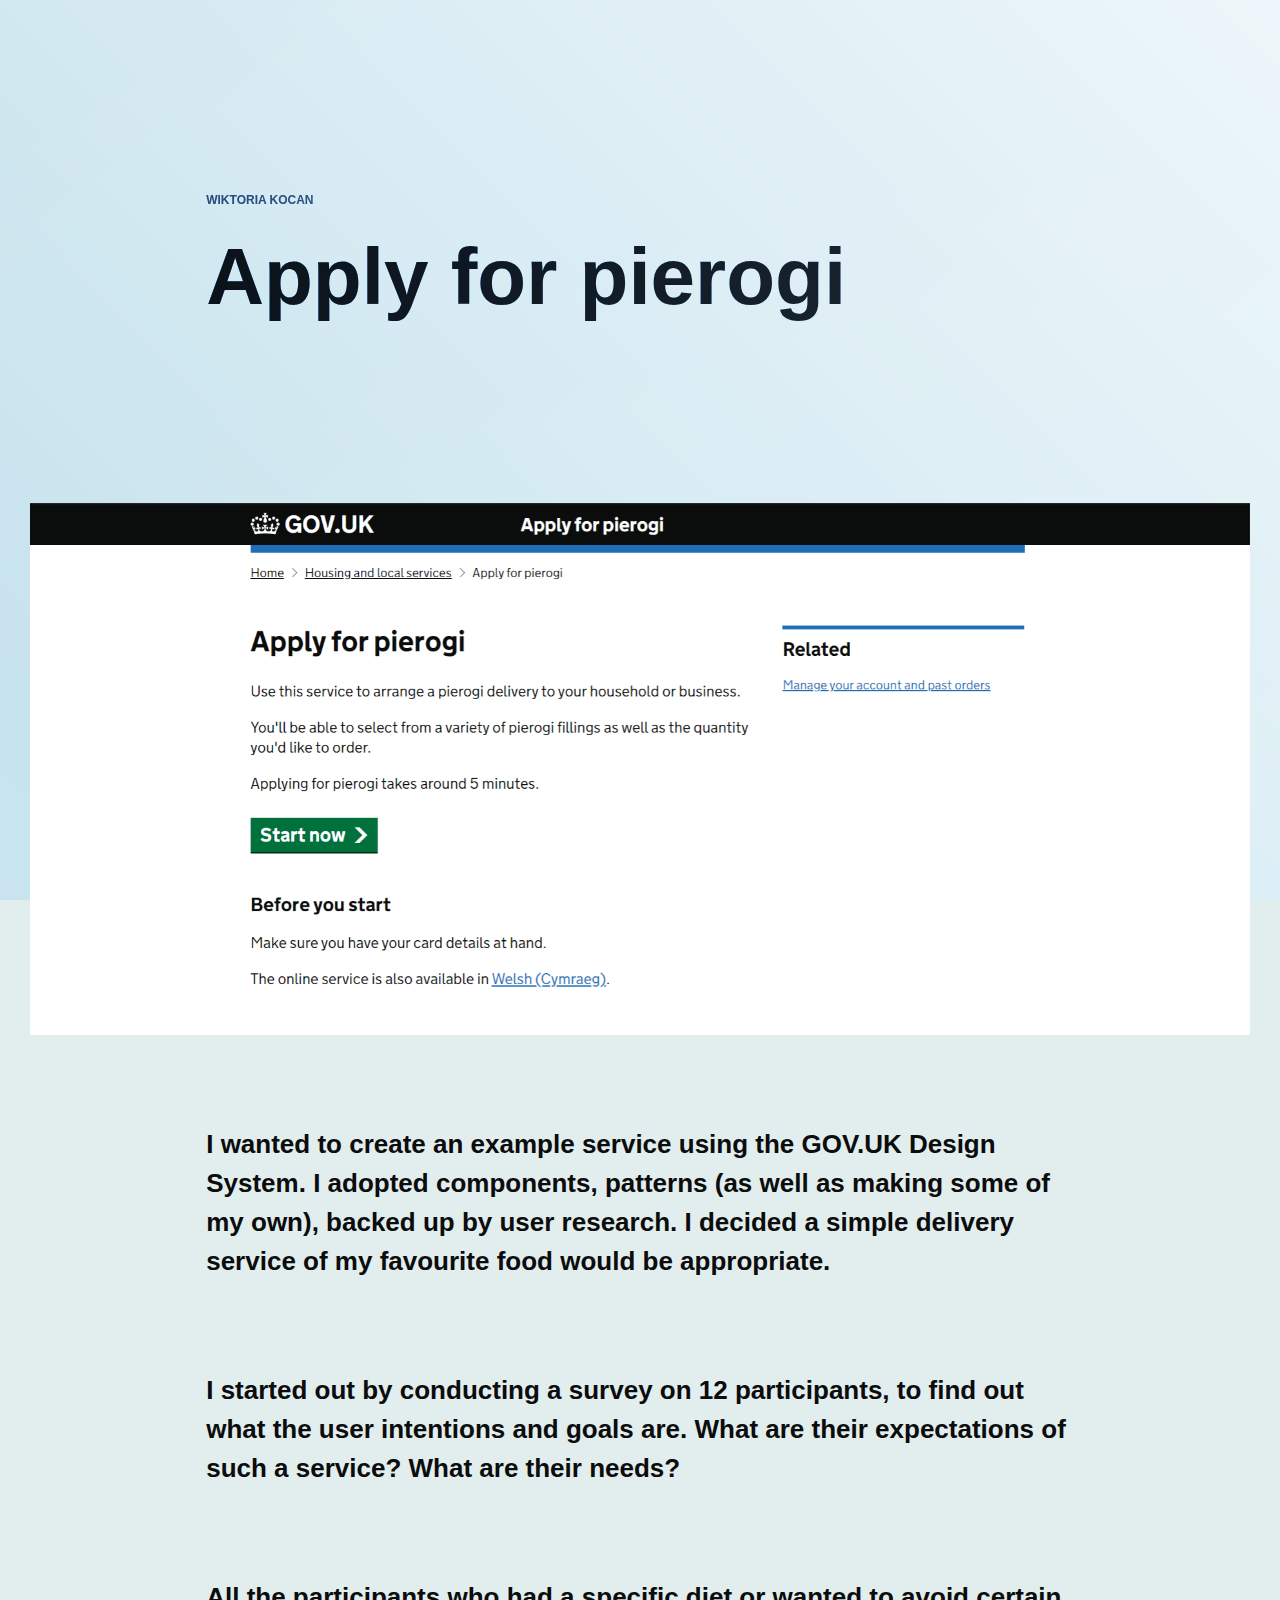
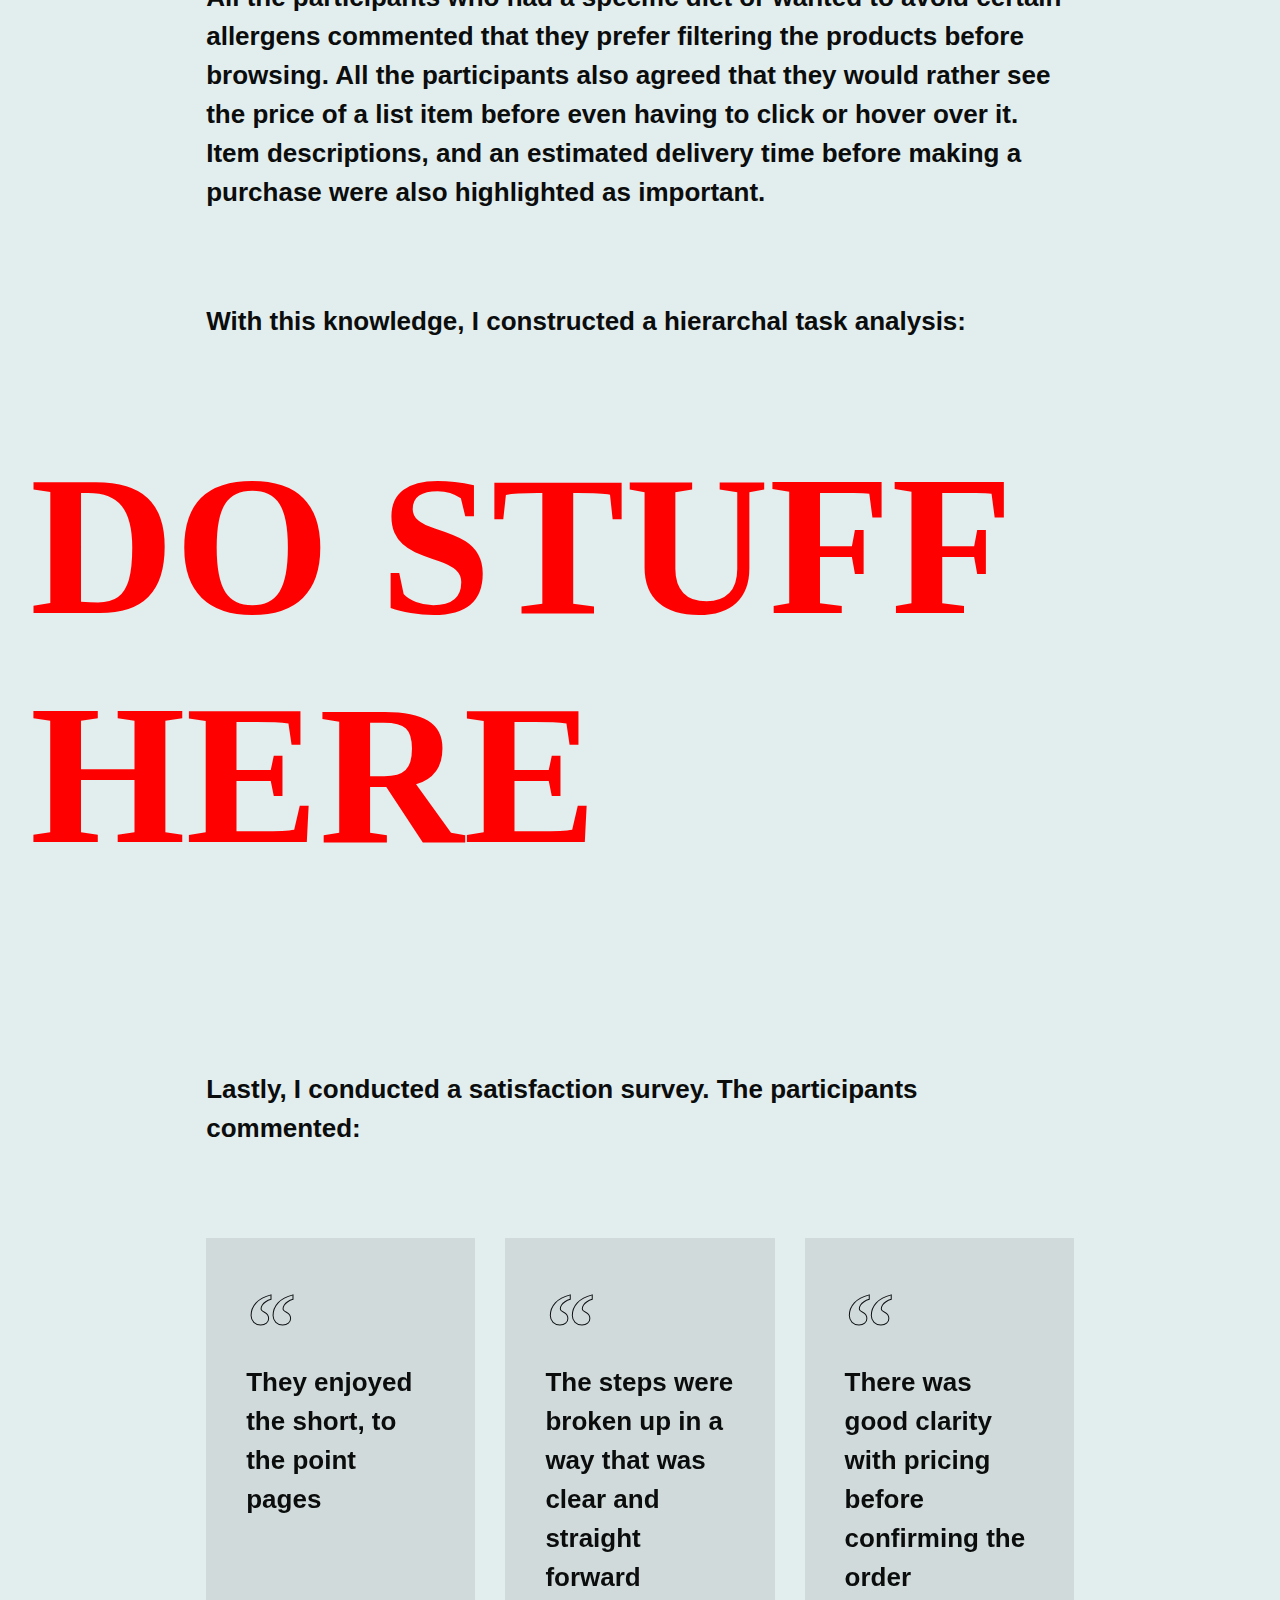
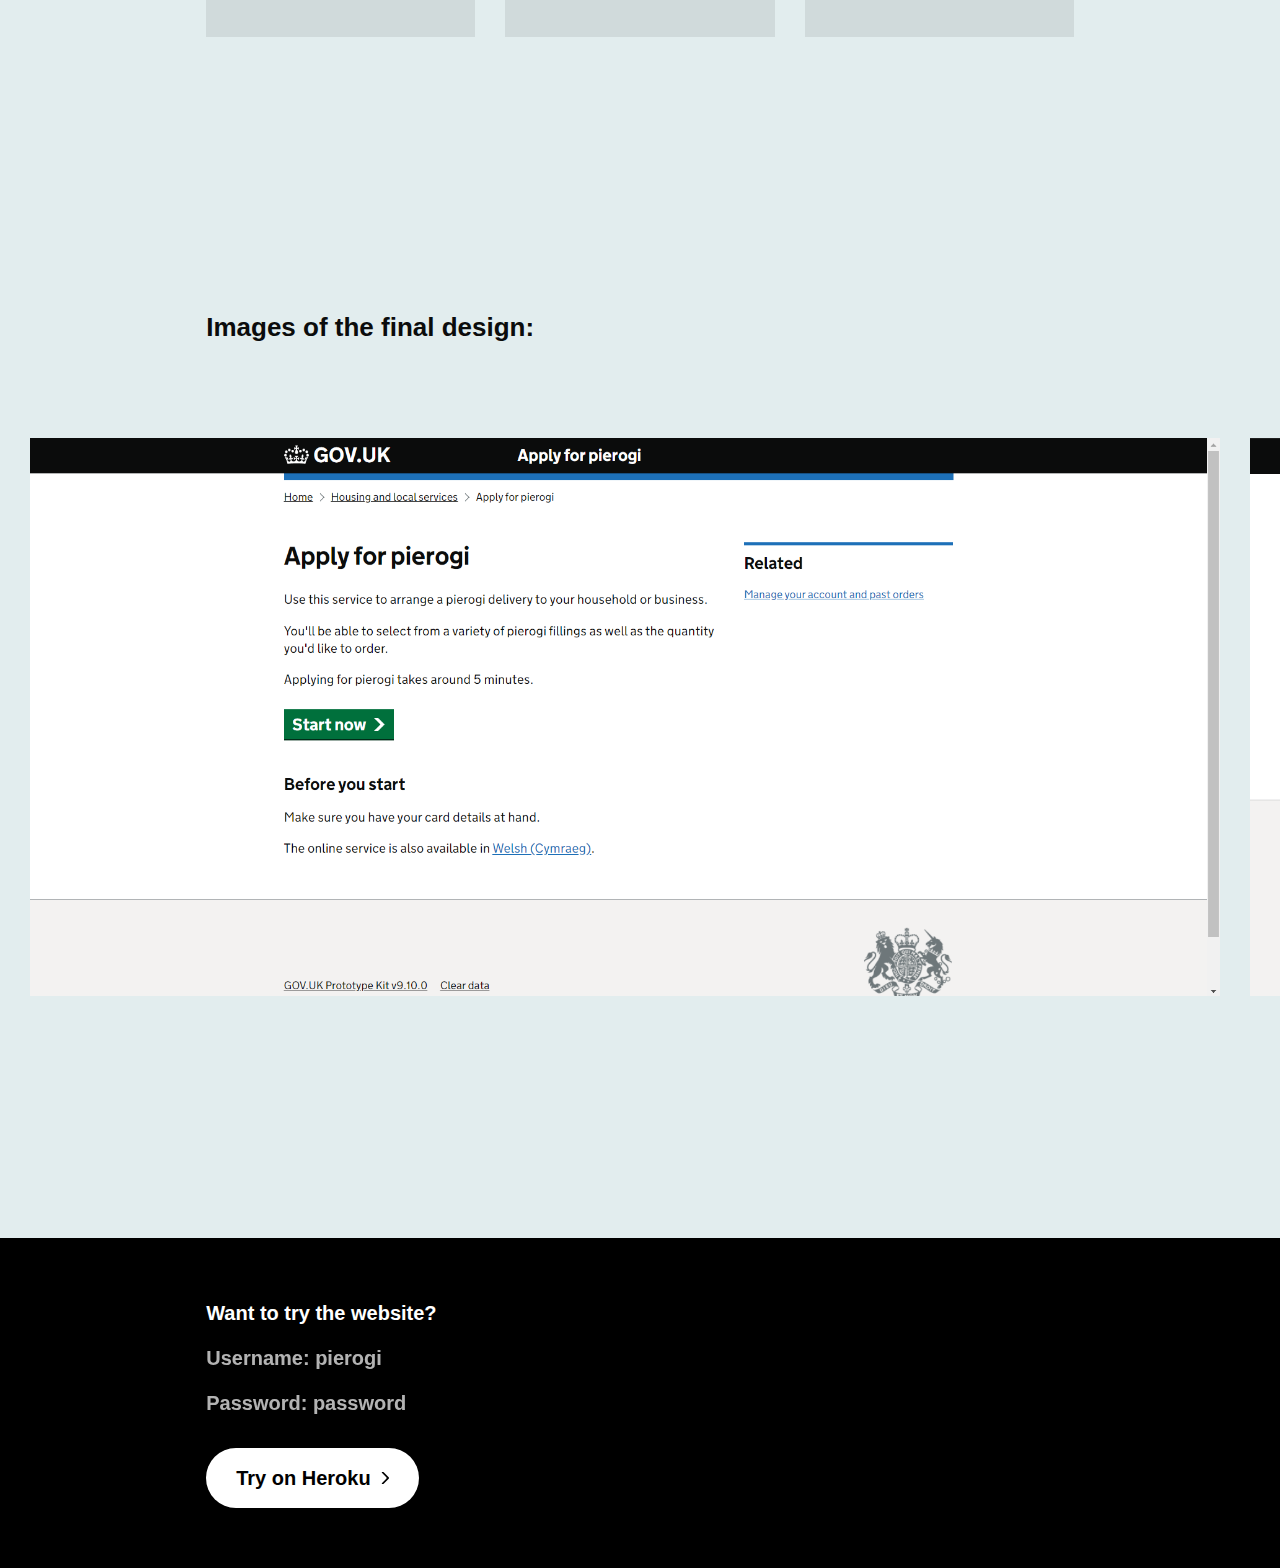
==== commit 17eb904d: "Update pierogi.html" ====
--- a/projects/pierogi.html
+++ b/projects/pierogi.html
@@ -70,8 +70,8 @@
         <footer class="app-footer">
             <div class="app-content">
                 <span style="display: block; font-size: 1rem; margin-bottom: 15px;">Want to try the website?</span>
-                <span style="display: block; font-size: 1rem; margin-bottom: 15px; opacity: 0.5;">Username: pierogi</span>
-                <span style="display: block; font-size: 1rem; margin-bottom: 30px; opacity: 0.5;">Password: password</span>
+                <span style="display: block; font-size: 1rem; margin-bottom: 15px; opacity: 0.7;">Username: pierogi</span>
+                <span style="display: block; font-size: 1rem; margin-bottom: 30px; opacity: 0.7;">Password: password</span>
                 <a class="app-button app-button--large app-button--continue" href="http://apply-for-pierogi.herokuapp.com">
                     Try on Heroku
                     <svg width="8px" height="12px" viewBox="0 0 8 12" version="1.1" xmlns="http://www.w3.org/2000/svg" xmlns:xlink="http://www.w3.org/1999/xlink">
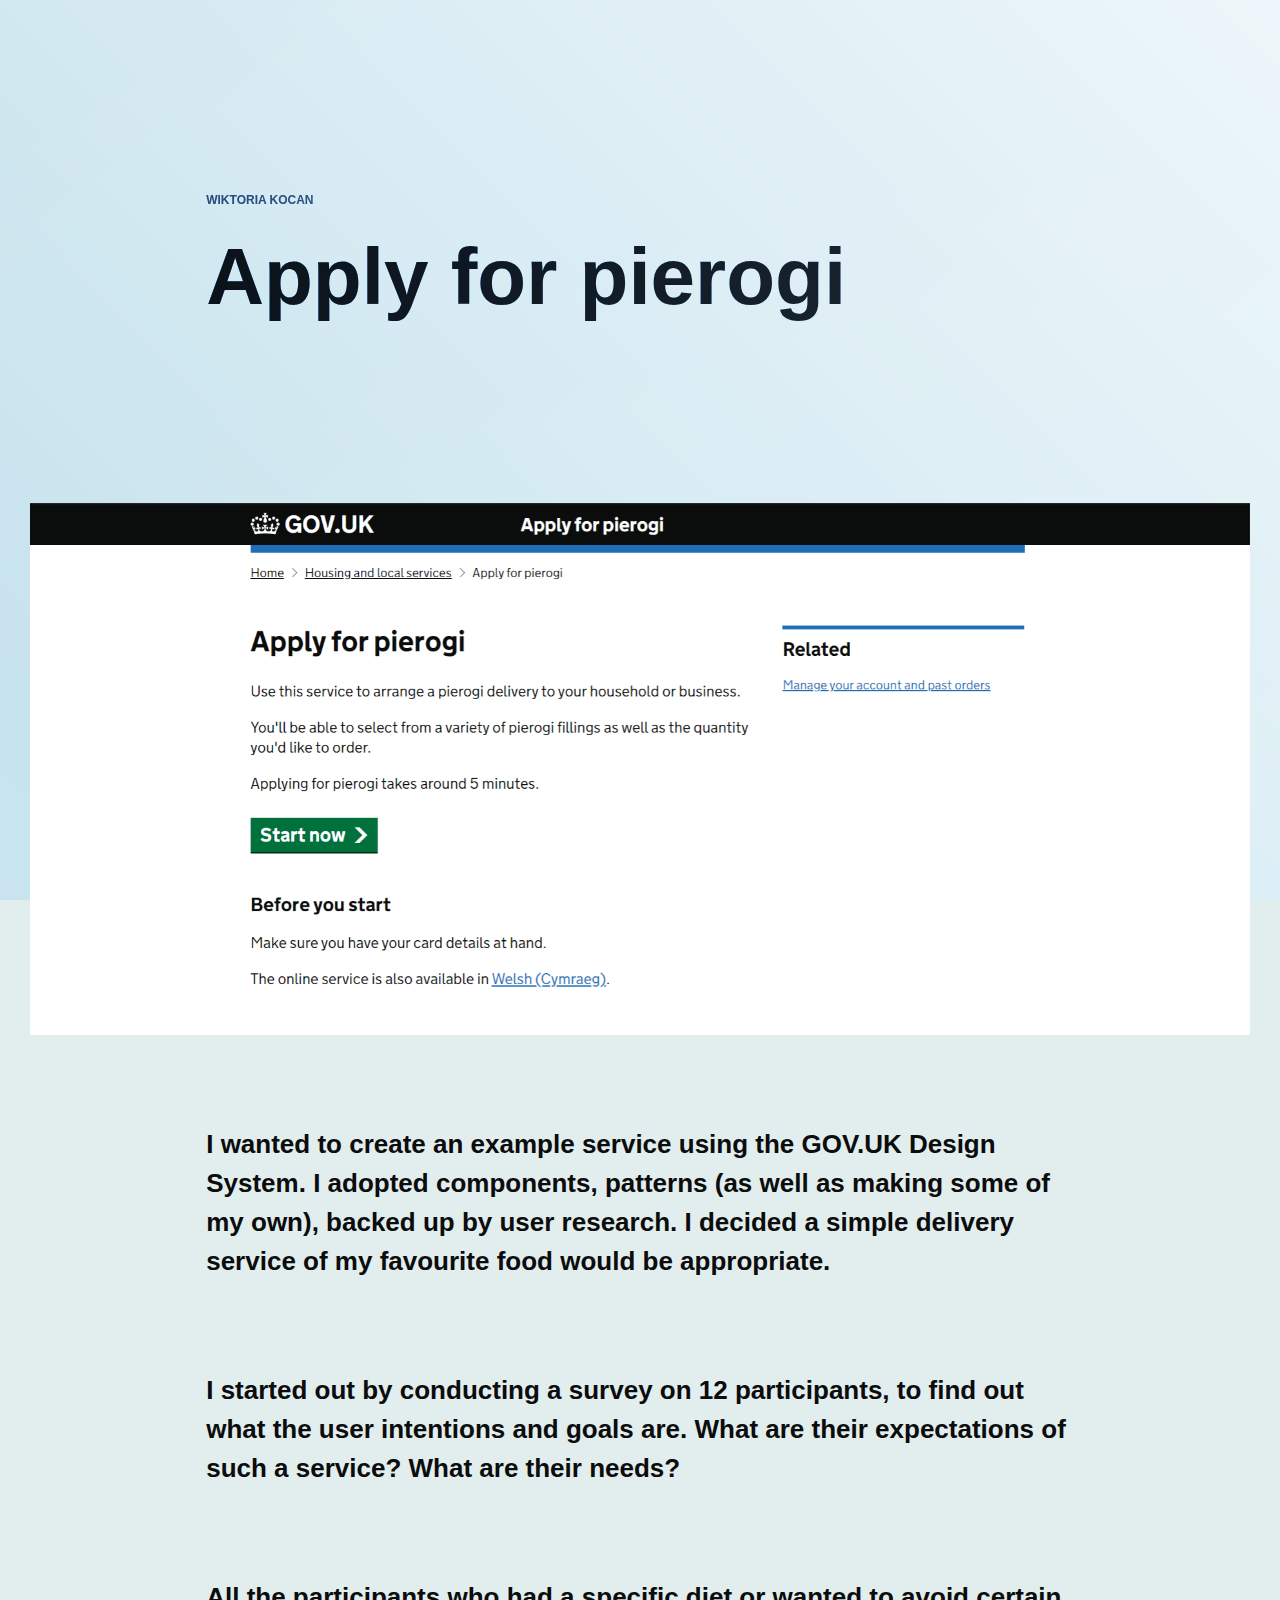
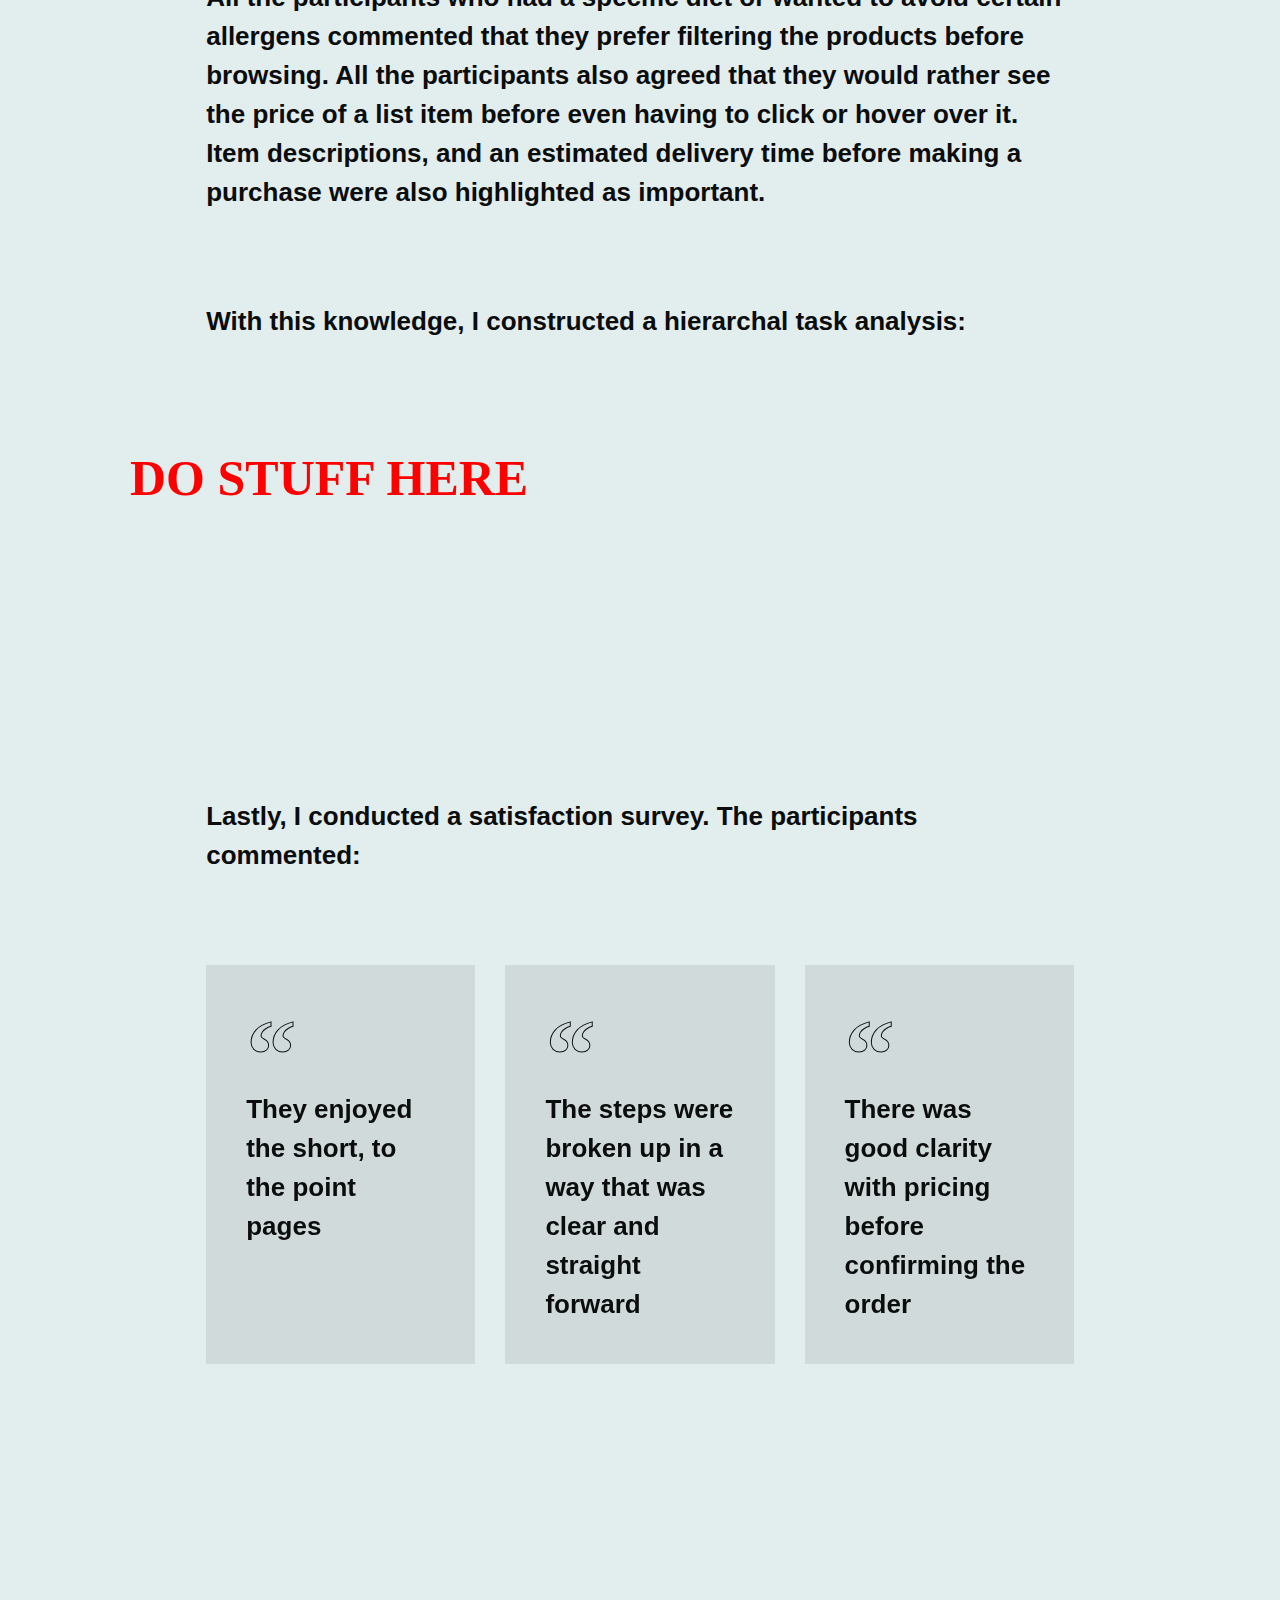
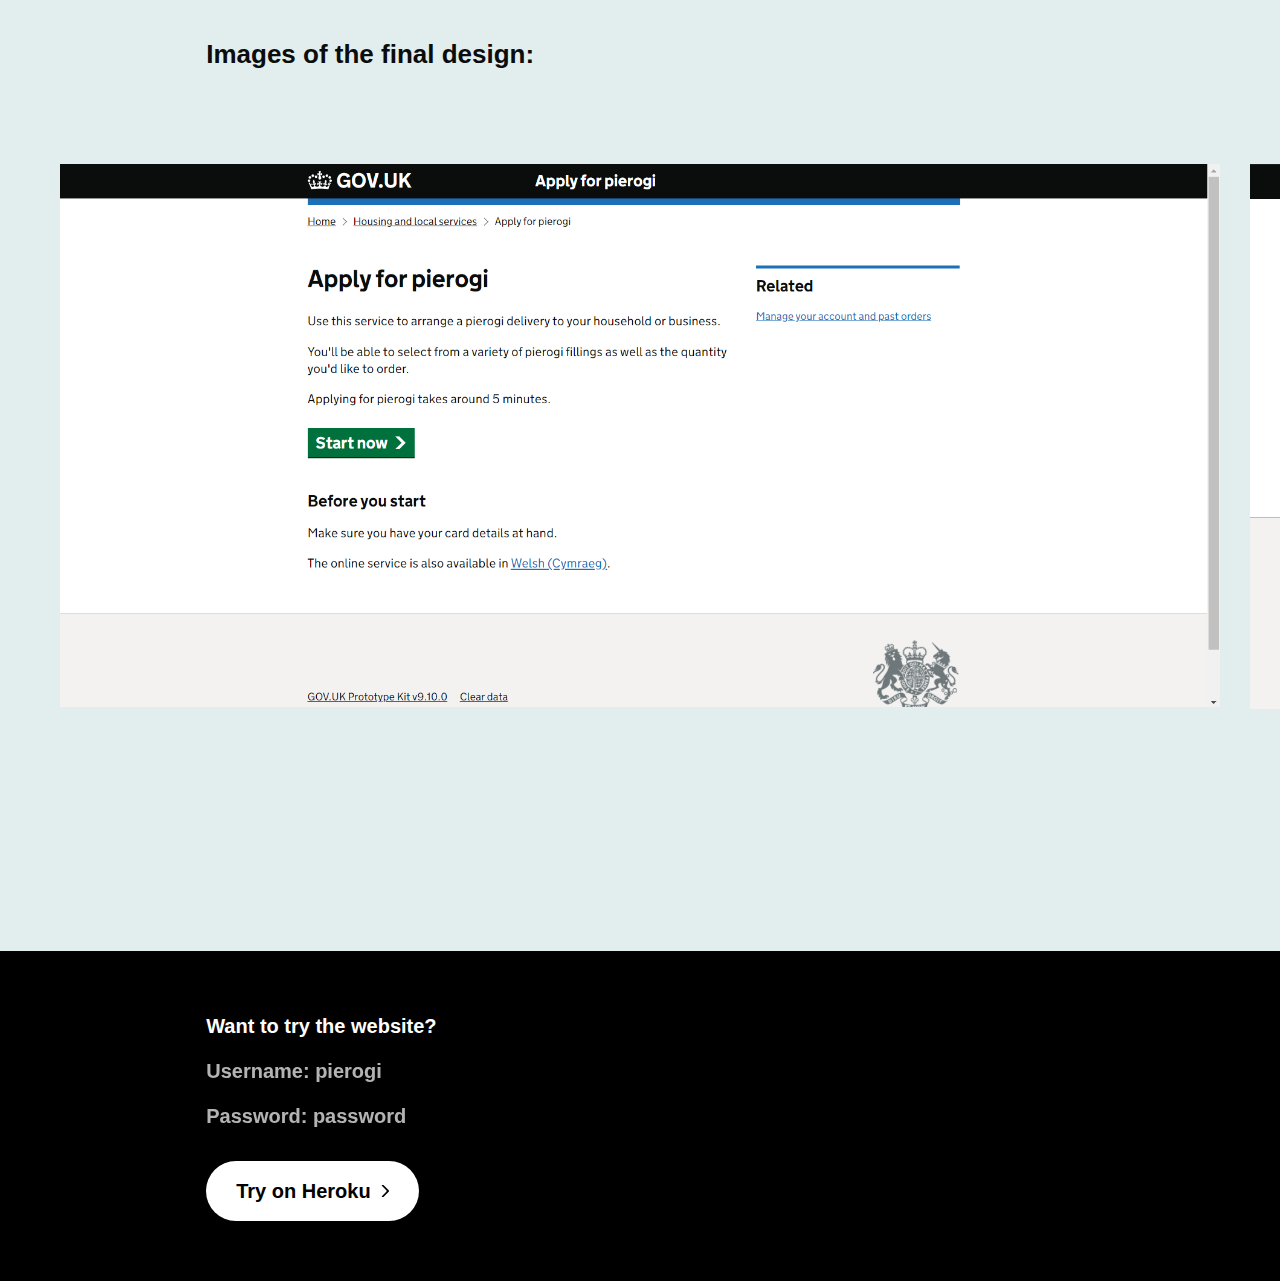
==== commit ad3a19d8: "Fix gallery" ====
--- a/projects/pierogi.html
+++ b/projects/pierogi.html
@@ -34,7 +34,9 @@
         <p class="app-content">
             With this knowledge, I constructed a hierarchal task analysis:
         </p>
-        <h1 style="font-family: comic sans; color: red; font-size: 200px;">DO STUFF HERE</h1>
+        <p class="app-content" style="font-family: comic sans; color: red; font-size: 50px; margin: 100px;">
+            DO STUFF HERE
+        </p>
         <hr>
         <p class="app-content">
             Lastly, I conducted a satisfaction survey. The participants commented:
--- a/assets/styles/styles.css
+++ b/assets/styles/styles.css
@@ -1,2 +1,2 @@
-.zara-stars::before{content:"";position:absolute;top:0;left:0;right:0;bottom:0}.app-body{margin-top:calc(env(safe-area-inset-top) + 30px);margin-left:calc(env(safe-area-inset-left) + 30px);margin-right:calc(env(safe-area-inset-right) + 30px);margin-bottom:calc(env(safe-area-inset-bottom) + 30px)}.app-noise{position:fixed;top:0;left:0;right:0;bottom:0;background-image:url("/assets/images/noise.png");pointer-events:none}.app-navigation{display:block;width:100%;font-size:1.3rem;max-width:60ch;margin:auto;margin-top:20vh;margin-bottom:20px}.app-navigation a{position:relative;font-size:0.6rem;letter-spacing:2;text-transform:uppercase;text-decoration:none;color:currentColor;padding:5px 0;opacity:0.65}.app-navigation a::before{content:"";position:absolute;left:0;right:0;bottom:0;height:2px;background:currentColor;opacity:0;pointer-events:none;-webkit-transition:.1s ease;transition:.1s ease}.app-navigation a:hover{opacity:1}.app-navigation a:hover::before{bottom:-5px;opacity:1}.app-heading{font-size:1.3rem;max-width:60ch;margin:auto;margin-bottom:20vh}.app-heading h1{font-size:4rem}.app-image{position:relative;display:block;width:100%;max-width:1500px;margin:auto;margin-bottom:10vh;z-index:5}.app-content{font-size:1.3rem;max-width:60ch;margin:auto;margin-bottom:10vh;line-height:1.5}.app-content span{font-size:inherit;line-height:inherit}.app-footer{background:black;margin:-30px;padding:60px 0;color:white}@media only screen and (max-width: 926px){.app-footer{padding:60px 30px;padding-left:calc(env(safe-area-inset-left) + 30px);padding-right:calc(env(safe-area-inset-right) + 30px)}}.app-footer .app-content{margin-bottom:0}.app-footer .app-content .app-button{background-color:white;color:black}.app-list{font-size:1.3rem;max-width:60ch;margin:auto;margin-bottom:10vh;line-height:1.5}.app-list--quotes li::before{content:"“";position:relative;display:block;font-family:"Georgia", "sans-serif";font-size:5rem;z-index:1;opacity:1;-webkit-text-stroke-width:1px;-webkit-text-stroke-color:currentColor;-webkit-text-fill-color:transparent;line-height:70px;margin-top:30px}.app-list--cards{display:-ms-grid;display:grid;-ms-grid-columns:1fr 1fr 1fr;grid-template-columns:1fr 1fr 1fr;grid-gap:30px;list-style-type:none}@media only screen and (max-width: 926px){.app-list--cards{display:-webkit-box;display:-ms-flexbox;display:flex;overflow-x:scroll;margin:0-30px;padding:0 30px;margin-bottom:10vh;-ms-scroll-snap-type:x mandatory;scroll-snap-type:x mandatory;scroll-padding:30px}.app-list--cards::after{content:'';min-width:30px}.app-list--cards li{display:block;margin-right:30px;min-width:calc(100vw - 90px);scroll-snap-align:start}}.app-list--cards li{position:relative;padding:25px 40px 40px 40px;font-size:1.3rem;z-index:0}.app-list--cards li::after{content:"";position:absolute;top:0;left:0;right:0;bottom:0;background-color:#2F3A3B;-webkit-transform-origin:100%;transform-origin:100%;z-index:-1;opacity:0.1}@media (prefers-color-scheme: dark){.app-list--cards li::after{background-color:#E2EDEE}}.app-side-by-side{display:-ms-grid;display:grid;-ms-grid-columns:1fr auto;grid-template-columns:1fr auto;grid-gap:50px}@media only screen and (max-width: 926px){.app-side-by-side{display:-webkit-box;display:-ms-flexbox;display:flex;-ms-flex-wrap:wrap;flex-wrap:wrap}.app-side-by-side>*{display:block;margin-bottom:10vh}}.app-button{display:-webkit-inline-box;display:-ms-inline-flexbox;display:inline-flex;-webkit-box-align:center;-ms-flex-align:center;align-items:center;-webkit-box-pack:center;-ms-flex-pack:center;justify-content:center;background:black;color:white;border-radius:25px;min-height:44px;text-decoration:none;padding:0 20px;font-size:0.7rem;-webkit-transition:0.2s cubic-bezier(0.28, 0.84, 0.42, 1);transition:0.2s cubic-bezier(0.28, 0.84, 0.42, 1);outline:none;border:none}.app-button:hover{-webkit-filter:brightness(1.1);filter:brightness(1.1);-webkit-transform:scale(1.1);transform:scale(1.1);cursor:pointer}.app-button:active{-webkit-transform:scale(0.8);transform:scale(0.8)}.app-button--icon{color:inherit;background:currentColor;padding:0;width:44px}.app-button--icon svg{width:18px;height:18px}.app-button--icon svg *{fill:#c7edff}@media (prefers-color-scheme: dark){.app-button--icon svg *{fill:#141414}}.app-button--large{padding:15px 30px;font-size:1rem;border-radius:50px}.app-button--continue svg{-webkit-animation:continue-pulse 3s ease infinite;animation:continue-pulse 3s ease infinite;margin-left:10px}.app-button--continue svg *{fill:currentColor}@-webkit-keyframes continue-pulse{0%{opacity:0.5}25%{-webkit-transform:translateX(2.5px);transform:translateX(2.5px);opacity:1}100%{-webkit-transform:translateX(0);transform:translateX(0);opacity:0.5}}@keyframes continue-pulse{0%{opacity:0.5}25%{-webkit-transform:translateX(2.5px);transform:translateX(2.5px);opacity:1}100%{-webkit-transform:translateX(0);transform:translateX(0);opacity:0.5}}.app-gallery{position:relative;display:-webkit-box;display:-ms-flexbox;display:flex;overflow-x:scroll;margin:0-30px;padding:0 30px;margin-bottom:10vh;-ms-scroll-snap-type:x mandatory;scroll-snap-type:x mandatory;scroll-padding:30px}@media only screen and (max-width: 926px){.app-gallery{max-height:60vh}}.app-gallery::after{content:'';min-width:30px}.app-gallery__item{display:block;margin-right:30px;width:calc(100vw - 90px);scroll-snap-align:start;-o-object-fit:contain;object-fit:contain;max-height:90vh}.app-personas{font-size:1.3rem;max-width:60ch;margin:auto;list-style-type:none}.app-personas__item{display:-ms-grid;display:grid;-ms-grid-columns:1fr 1fr;grid-template-columns:1fr 1fr;grid-gap:30px;position:relative;padding:0 !important;margin-bottom:50px}@media only screen and (max-width: 926px){.app-personas__item{-ms-grid-columns:1fr;grid-template-columns:1fr}.app-personas__item .home-content{text-align:left}}.app-personas__item div{display:-webkit-box;display:-ms-flexbox;display:flex;-webkit-box-orient:vertical;-webkit-box-direction:normal;-ms-flex-direction:column;flex-direction:column;-webkit-box-pack:center;-ms-flex-pack:center;justify-content:center;-webkit-box-align:start;-ms-flex-align:start;align-items:flex-start}.app-personas__item__image{position:relative;display:block;width:100%}.app-personas__item__title{font-weight:bold;margin-bottom:30px;font-size:1.3rem}.app-personas__item__body{margin-bottom:30px;line-height:1.66}.app-persona-modal{position:fixed;top:0;left:0;right:0;bottom:0;display:-webkit-box;display:-ms-flexbox;display:flex;-webkit-box-align:center;-ms-flex-align:center;align-items:center;-webkit-box-pack:start;-ms-flex-pack:start;justify-content:flex-start;-webkit-box-orient:vertical;-webkit-box-direction:normal;-ms-flex-direction:column;flex-direction:column;z-index:10;overflow:scroll;background-color:rgba(0,0,0,0.6);padding:100px 10px;-webkit-backdrop-filter:blur(20px);backdrop-filter:blur(20px)}.app-persona-modal__image{width:100%;max-width:700px}.app-persona-modal__image img{display:block;width:100%}.app-persona-modal__page{width:100%;max-width:700px;padding:50px;background-color:white;color:black}.app-persona-modal__page__header{font-size:1.5rem;font-weight:bold;margin-bottom:50px}.app-persona-modal__page__description{line-height:1.6;font-size:1.1rem;margin-bottom:50px}.home-body{background-color:#c7edff;color:#271414}@media (prefers-color-scheme: dark){.home-body{background-color:#141414;color:#dcdcdc}}.home-gradient{position:fixed;top:0;left:0;width:100vw;height:100vh;pointer-events:none;z-index:1;mix-blend-mode:overlay;background:linear-gradient(45deg, transparent, #ff96a8, #ffab0f, transparent);-webkit-animation:rotate 50s linear infinite;animation:rotate 50s linear infinite;background-size:400% 400%}@media (prefers-color-scheme: dark){.home-gradient{mix-blend-mode:darken;opacity:0.2 !important}}.home-gradient--invert{background:linear-gradient(135deg, pink 45%, #ff6a00 60%, transparent);background-size:400% 400%;mix-blend-mode:lighten;opacity:0.5}.home-container{display:block;font-size:1.3rem;max-width:60ch;margin:auto;margin-top:20vh;margin-bottom:20vh}.home-landing{display:-ms-grid;display:grid;-ms-grid-columns:auto 1fr;grid-template-columns:auto 1fr;grid-gap:100px;margin-bottom:10vh}@media only screen and (max-width: 740.8px){.home-landing{-ms-grid-columns:1fr;grid-template-columns:1fr}.home-landing .home-content{text-align:left}}.home-heading{margin-bottom:5vh;margin-top:0}.home-social{display:-webkit-box;display:-ms-flexbox;display:flex;-webkit-box-align:center;-ms-flex-align:center;align-items:center;-webkit-box-pack:start;-ms-flex-pack:start;justify-content:flex-start;font-size:1.3rem;max-width:60ch;margin:auto;margin-bottom:5vh}.home-social li{list-style-type:none;padding:0;margin-right:15px}.home-content{font-size:1.3rem;margin:auto;margin-bottom:10vh;line-height:1.5;margin-top:15px;text-align:right}.home-portfolio__item{display:block;margin-bottom:10vh;color:currentColor;text-decoration:none}.home-portfolio__item-images{position:relative;display:-ms-grid;display:grid;-ms-grid-columns:1fr 1fr 1fr;grid-template-columns:1fr 1fr 1fr;pointer-events:none;z-index:5}@media only screen and (max-width: 694.5px){.home-portfolio__item-images{-ms-grid-columns:1fr;grid-template-columns:1fr}.home-portfolio__item-images img:not(:first-of-type){display:none}}.home-portfolio__item-images img{display:block;width:100%;margin-bottom:20px}.home-portfolio__item-images img:nth-of-type(2){-webkit-filter:saturate(0.8);filter:saturate(0.8);opacity:0.8}.home-portfolio__item-images img:nth-of-type(3){-webkit-filter:saturate(0.6);filter:saturate(0.6);opacity:0.6}.home-portfolio__item-title{font-size:2rem}.home-portfolio__item-subtitle{font-size:1rem;opacity:.7;margin-left:5px}@media only screen and (max-width: 926px){.home-portfolio__item-subtitle{display:block;margin-left:0;margin-top:10px}}.home-portfolio__item:hover{-webkit-filter:brightness(1.2);filter:brightness(1.2)}.home-portfolio__item:hover .home-portfolio__item-title{text-decoration:underline}.home-portfolio__item:active{-webkit-filter:brightness(0.8);filter:brightness(0.8)}.zara-body{background-color:#E2EDEE;color:#2F3A3B}@media (prefers-color-scheme: dark){.zara-body{background-color:#2F3A3B;color:#E2EDEE}}.zara-gradient{position:fixed;top:0;left:0;width:100vw;height:100vh;pointer-events:none;z-index:1;mix-blend-mode:overlay;background:linear-gradient(45deg, transparent, #ff9f5b, #40e4d1, transparent);-webkit-animation:rotate 50s linear infinite;animation:rotate 50s linear infinite;background-size:400% 400%}@media (prefers-color-scheme: dark){.zara-gradient{mix-blend-mode:darken;opacity:0.2 !important}}.zara-gradient--invert{background:linear-gradient(135deg, transparent, #40e4d1 45%, #ff6a00 60%, transparent);background-size:400% 400%;mix-blend-mode:screen;opacity:0.5}@-webkit-keyframes rotate{0%{background-position:0% 96%}50%{background-position:100% 50%}100%{background-position:0% 96%}}@keyframes rotate{0%{background-position:0% 96%}50%{background-position:100% 50%}100%{background-position:0% 96%}}.zara-stars{position:relative;display:inline-block;padding:30px}.zara-stars::before{background-color:currentColor;opacity:0.1}.zara-stars svg{margin-top:10px;margin-bottom:30px}.zara-stars svg:last-of-type{margin-bottom:0}.zara-stars *{fill:currentColor}.zara-cards{font-size:1.3rem;max-width:90ch;margin:auto;margin-bottom:10vh;list-style-type:none}.zara-cards--messy{display:-ms-grid;display:grid;-ms-grid-columns:1fr 1fr 1fr 1fr 1fr 1fr 1fr;grid-template-columns:1fr 1fr 1fr 1fr 1fr 1fr 1fr;margin-bottom:15vh}.zara-cards--messy li{font-family:'Caveat', cursive;font-size:1.2rem}.zara-cards--sorted{display:-webkit-box;display:-ms-flexbox;display:flex;-webkit-box-pack:center;-ms-flex-pack:center;justify-content:center}.zara-cards--sorted li{display:-webkit-inline-box !important;display:-ms-inline-flexbox !important;display:inline-flex !important;margin:0 10px;background-color:black !important;color:white !important;font-size:0.8rem;text-transform:uppercase;letter-spacing:4px}@media only screen and (max-width: 926px){.zara-cards--sorted li{margin:10px 0 !important}}.zara-cards li{display:-webkit-box;display:-ms-flexbox;display:flex;-webkit-box-align:center;-ms-flex-align:center;align-items:center;-webkit-box-pack:center;-ms-flex-pack:center;justify-content:center;background:rgba(255,255,255,0.9);color:black;text-align:center;padding:35px;-webkit-box-shadow:0 10px 15px rgba(0,0,0,0.5);box-shadow:0 10px 15px rgba(0,0,0,0.5);-webkit-backdrop-filter:blur(5px);backdrop-filter:blur(5px)}@media only screen and (max-width: 926px){.zara-cards{display:-webkit-box;display:-ms-flexbox;display:flex;-webkit-box-pack:center;-ms-flex-pack:center;justify-content:center;-ms-flex-wrap:wrap;flex-wrap:wrap}.zara-cards li{display:inline-block;margin:0 100px}}.pierogi-body{background-color:#E2EDEE;color:#0b0c0c}@media (prefers-color-scheme: dark){.pierogi-body{background-color:#0c1c2b;color:#E2EDEE}}.pierogi-gradient{position:fixed;top:0;left:0;width:100vw;height:100vh;pointer-events:none;z-index:1;mix-blend-mode:overlay;background:linear-gradient(45deg, transparent, #003078, #fff, transparent);-webkit-animation:rotate 50s linear infinite;animation:rotate 50s linear infinite;background-size:400% 400%}@media (prefers-color-scheme: dark){.pierogi-gradient{mix-blend-mode:darken;opacity:0.2 !important}}.pierogi-gradient--invert{background:linear-gradient(135deg, transparent, #5694ca 45%, #003078 60%, transparent);background-size:400% 400%;mix-blend-mode:screen;opacity:0.5}*{margin:0;padding:0;-webkit-box-sizing:border-box;box-sizing:border-box;font-family:-apple-system, BlinkMacSystemFont, "Helvetica", "Arial", sans-serif;font-size:20px;font-weight:700}@media only screen and (max-width: 380px){*{font-size:16px}}hr{-webkit-appearance:none;-moz-appearance:none;appearance:none;display:block;border:none;height:1px;background:transparent;margin-bottom:20vh}
+.zara-stars::before{content:"";position:absolute;top:0;left:0;right:0;bottom:0}.app-body{margin-top:calc(env(safe-area-inset-top) + 30px);margin-left:calc(env(safe-area-inset-left) + 30px);margin-right:calc(env(safe-area-inset-right) + 30px);margin-bottom:calc(env(safe-area-inset-bottom) + 30px)}.app-noise{position:fixed;top:0;left:0;right:0;bottom:0;background-image:url("/assets/images/noise.png");pointer-events:none}.app-navigation{display:block;width:100%;font-size:1.3rem;max-width:60ch;margin:auto;margin-top:20vh;margin-bottom:20px}.app-navigation a{position:relative;font-size:0.6rem;letter-spacing:2;text-transform:uppercase;text-decoration:none;color:currentColor;padding:5px 0;opacity:0.65}.app-navigation a::before{content:"";position:absolute;left:0;right:0;bottom:0;height:2px;background:currentColor;opacity:0;pointer-events:none;-webkit-transition:.1s ease;transition:.1s ease}.app-navigation a:hover{opacity:1}.app-navigation a:hover::before{bottom:-5px;opacity:1}.app-heading{font-size:1.3rem;max-width:60ch;margin:auto;margin-bottom:20vh}.app-heading h1{font-size:4rem}.app-image{position:relative;display:block;width:100%;max-width:1500px;margin:auto;margin-bottom:10vh;z-index:5}.app-content{font-size:1.3rem;max-width:60ch;margin:auto;margin-bottom:10vh;line-height:1.5}.app-content span{font-size:inherit;line-height:inherit}.app-footer{background:black;margin-left:calc((env(safe-area-inset-left) + 30px) * -1);margin-right:calc((env(safe-area-inset-right) + 30px) * -1);margin-top:-30px;margin-bottom:calc((env(safe-area-inset-bottom) + 30px) * -1);padding-left:calc(env(safe-area-inset-left) + 30px);padding-right:calc(env(safe-area-inset-right) + 30px);padding-top:60px;padding-bottom:calc(calc(env(safe-area-inset-bottom) + 60px));color:white}.app-footer .app-content{margin-bottom:0}.app-footer .app-content .app-button{background-color:white;color:black}.app-list{font-size:1.3rem;max-width:60ch;margin:auto;margin-bottom:10vh;line-height:1.5}.app-list--quotes li::before{content:"“";position:relative;display:block;font-family:"Georgia", "sans-serif";font-size:5rem;z-index:1;opacity:1;-webkit-text-stroke-width:1px;-webkit-text-stroke-color:currentColor;-webkit-text-fill-color:transparent;line-height:70px;margin-top:30px}.app-list--cards{display:-ms-grid;display:grid;-ms-grid-columns:1fr 1fr 1fr;grid-template-columns:1fr 1fr 1fr;grid-gap:30px;list-style-type:none}@media only screen and (max-width: 926px){.app-list--cards{display:-webkit-box;display:-ms-flexbox;display:flex;overflow-x:scroll;margin:0-30px;padding:0 30px;margin-bottom:10vh;-ms-scroll-snap-type:x mandatory;scroll-snap-type:x mandatory;scroll-padding:30px}.app-list--cards::after{content:'';min-width:30px}.app-list--cards li{display:block;margin-right:30px;min-width:calc(100vw - 90px);scroll-snap-align:start}}.app-list--cards li{position:relative;padding:25px 40px 40px 40px;font-size:1.3rem;z-index:0}.app-list--cards li::after{content:"";position:absolute;top:0;left:0;right:0;bottom:0;background-color:#2F3A3B;-webkit-transform-origin:100%;transform-origin:100%;z-index:-1;opacity:0.1}@media (prefers-color-scheme: dark){.app-list--cards li::after{background-color:#E2EDEE}}.app-side-by-side{display:-ms-grid;display:grid;-ms-grid-columns:1fr auto;grid-template-columns:1fr auto;grid-gap:50px}@media only screen and (max-width: 926px){.app-side-by-side{display:-webkit-box;display:-ms-flexbox;display:flex;-ms-flex-wrap:wrap;flex-wrap:wrap}.app-side-by-side>*{display:block;margin-bottom:10vh}}.app-button{display:-webkit-inline-box;display:-ms-inline-flexbox;display:inline-flex;-webkit-box-align:center;-ms-flex-align:center;align-items:center;-webkit-box-pack:center;-ms-flex-pack:center;justify-content:center;background:black;color:white;border-radius:25px;min-height:44px;text-decoration:none;padding:0 20px;font-size:0.7rem;-webkit-transition:0.2s cubic-bezier(0.28, 0.84, 0.42, 1);transition:0.2s cubic-bezier(0.28, 0.84, 0.42, 1);outline:none;border:none}.app-button:hover{-webkit-filter:brightness(1.1);filter:brightness(1.1);-webkit-transform:scale(1.1);transform:scale(1.1);cursor:pointer}.app-button:active{-webkit-transform:scale(0.8);transform:scale(0.8)}.app-button--icon{color:inherit;background:currentColor;padding:0;width:44px}.app-button--icon svg{width:18px;height:18px}.app-button--icon svg *{fill:#c7edff}@media (prefers-color-scheme: dark){.app-button--icon svg *{fill:#141414}}.app-button--large{padding:15px 30px;font-size:1rem;border-radius:50px}.app-button--continue svg{-webkit-animation:continue-pulse 3s ease infinite;animation:continue-pulse 3s ease infinite;margin-left:10px}.app-button--continue svg *{fill:currentColor}@-webkit-keyframes continue-pulse{0%{opacity:0.5}25%{-webkit-transform:translateX(2.5px);transform:translateX(2.5px);opacity:1}100%{-webkit-transform:translateX(0);transform:translateX(0);opacity:0.5}}@keyframes continue-pulse{0%{opacity:0.5}25%{-webkit-transform:translateX(2.5px);transform:translateX(2.5px);opacity:1}100%{-webkit-transform:translateX(0);transform:translateX(0);opacity:0.5}}.app-gallery{position:relative;display:-webkit-box;display:-ms-flexbox;display:flex;overflow-x:scroll;margin:0-30px;padding:0 30px;margin-bottom:10vh;-ms-scroll-snap-type:x mandatory;scroll-snap-type:x mandatory;scroll-padding:calc((100vw - min(1500px, 100vw - 60px)) / 2);z-index:1}.app-gallery::after{content:'';min-width:30px}.app-gallery__item{display:block;margin-right:30px;width:calc(100% - 60px);max-width:calc(min(100% - 60px, 1500px));height:100%;scroll-snap-align:start;-o-object-fit:contain;object-fit:contain;max-height:min(90vh,800px)}@media only screen and (min-width: 926px){.app-gallery__item:first-of-type{margin-left:calc((100vw - min(1500px, 100vw - 60px)) / 2)}.app-gallery__item:last-of-type{margin-right:calc((100vw - min(1500px, 100vw - 60px)) / 2)}}.app-personas{font-size:1.3rem;max-width:60ch;margin:auto;list-style-type:none}.app-personas__item{display:-ms-grid;display:grid;-ms-grid-columns:1fr 1fr;grid-template-columns:1fr 1fr;grid-gap:30px;position:relative;padding:0 !important;margin-bottom:50px}@media only screen and (max-width: 926px){.app-personas__item{-ms-grid-columns:1fr;grid-template-columns:1fr}.app-personas__item .home-content{text-align:left}}.app-personas__item div{display:-webkit-box;display:-ms-flexbox;display:flex;-webkit-box-orient:vertical;-webkit-box-direction:normal;-ms-flex-direction:column;flex-direction:column;-webkit-box-pack:center;-ms-flex-pack:center;justify-content:center;-webkit-box-align:start;-ms-flex-align:start;align-items:flex-start}.app-personas__item__image{position:relative;display:block;width:100%;z-index:1}.app-personas__item__title{font-weight:bold;margin-bottom:30px;font-size:1.3rem}.app-personas__item__body{margin-bottom:30px;line-height:1.66}.app-persona-modal{position:fixed;top:0;left:0;right:0;bottom:0;display:-webkit-box;display:-ms-flexbox;display:flex;-webkit-box-align:center;-ms-flex-align:center;align-items:center;-webkit-box-pack:start;-ms-flex-pack:start;justify-content:flex-start;-webkit-box-orient:vertical;-webkit-box-direction:normal;-ms-flex-direction:column;flex-direction:column;z-index:10;overflow:scroll;background-color:rgba(0,0,0,0.6);padding:100px 10px;-webkit-backdrop-filter:blur(20px);backdrop-filter:blur(20px)}.app-persona-modal__image{width:100%;max-width:700px}.app-persona-modal__image img{display:block;width:100%}.app-persona-modal__page{width:100%;max-width:700px;padding:50px;background-color:white;color:black}.app-persona-modal__page__header{font-size:1.5rem;font-weight:bold;margin-bottom:50px}.app-persona-modal__page__description{line-height:1.6;font-size:1.1rem;margin-bottom:50px}.home-body{background-color:#c7edff;color:#271414}@media (prefers-color-scheme: dark){.home-body{background-color:#141414;color:#dcdcdc}}.home-gradient{position:fixed;top:0;left:0;width:100vw;height:100vh;pointer-events:none;z-index:1;mix-blend-mode:overlay;background:linear-gradient(45deg, transparent, #ff96a8, #ffab0f, transparent);-webkit-animation:rotate 50s linear infinite;animation:rotate 50s linear infinite;background-size:400% 400%}@media (prefers-color-scheme: dark){.home-gradient{mix-blend-mode:darken;opacity:0.2 !important}}.home-gradient--invert{background:linear-gradient(135deg, pink 45%, #ff6a00 60%, transparent);background-size:400% 400%;mix-blend-mode:lighten;opacity:0.5}.home-container{display:block;font-size:1.3rem;max-width:60ch;margin:auto;margin-top:20vh;margin-bottom:20vh}.home-landing{display:-ms-grid;display:grid;-ms-grid-columns:auto 1fr;grid-template-columns:auto 1fr;grid-gap:100px;margin-bottom:10vh}@media only screen and (max-width: 740.8px){.home-landing{-ms-grid-columns:1fr;grid-template-columns:1fr}.home-landing .home-content{text-align:left}}.home-heading{margin-bottom:5vh;margin-top:0}.home-social{display:-webkit-box;display:-ms-flexbox;display:flex;-webkit-box-align:center;-ms-flex-align:center;align-items:center;-webkit-box-pack:start;-ms-flex-pack:start;justify-content:flex-start;font-size:1.3rem;max-width:60ch;margin:auto;margin-bottom:5vh}.home-social li{list-style-type:none;padding:0;margin-right:15px}.home-content{font-size:1.3rem;margin:auto;margin-bottom:10vh;line-height:1.5;margin-top:15px;text-align:right}.home-portfolio__item{display:block;margin-bottom:10vh;color:currentColor;text-decoration:none}.home-portfolio__item-images{position:relative;display:-ms-grid;display:grid;-ms-grid-columns:1fr 1fr 1fr;grid-template-columns:1fr 1fr 1fr;pointer-events:none;z-index:5}@media only screen and (max-width: 694.5px){.home-portfolio__item-images{-ms-grid-columns:1fr;grid-template-columns:1fr}.home-portfolio__item-images img:not(:first-of-type){display:none}}.home-portfolio__item-images img{display:block;width:100%;margin-bottom:20px}.home-portfolio__item-images img:nth-of-type(2){-webkit-filter:saturate(0.8);filter:saturate(0.8);opacity:0.8}.home-portfolio__item-images img:nth-of-type(3){-webkit-filter:saturate(0.6);filter:saturate(0.6);opacity:0.6}.home-portfolio__item-title{font-size:2rem}.home-portfolio__item-subtitle{font-size:1rem;opacity:.7;margin-left:5px}@media only screen and (max-width: 926px){.home-portfolio__item-subtitle{display:block;margin-left:0;margin-top:10px}}.home-portfolio__item:hover{-webkit-filter:brightness(1.2);filter:brightness(1.2)}.home-portfolio__item:hover .home-portfolio__item-title{text-decoration:underline}.home-portfolio__item:active{-webkit-filter:brightness(0.8);filter:brightness(0.8)}.zara-body{background-color:#E2EDEE;color:#2F3A3B}@media (prefers-color-scheme: dark){.zara-body{background-color:#2F3A3B;color:#E2EDEE}}.zara-gradient{position:fixed;top:0;left:0;width:100vw;height:100vh;pointer-events:none;z-index:1;mix-blend-mode:overlay;background:linear-gradient(45deg, transparent, #ff9f5b, #40e4d1, transparent);-webkit-animation:rotate 50s linear infinite;animation:rotate 50s linear infinite;background-size:400% 400%}@media (prefers-color-scheme: dark){.zara-gradient{mix-blend-mode:darken;opacity:0.2 !important}}.zara-gradient--invert{background:linear-gradient(135deg, transparent, #40e4d1 45%, #ff6a00 60%, transparent);background-size:400% 400%;mix-blend-mode:screen;opacity:0.5}@-webkit-keyframes rotate{0%{background-position:0% 96%}50%{background-position:100% 50%}100%{background-position:0% 96%}}@keyframes rotate{0%{background-position:0% 96%}50%{background-position:100% 50%}100%{background-position:0% 96%}}.zara-stars{position:relative;display:inline-block;padding:30px}.zara-stars::before{background-color:currentColor;opacity:0.1}.zara-stars svg{margin-top:10px;margin-bottom:30px}.zara-stars svg:last-of-type{margin-bottom:0}.zara-stars *{fill:currentColor}.zara-cards{font-size:1.3rem;max-width:90ch;margin:auto;margin-bottom:10vh;list-style-type:none}.zara-cards--messy{display:-ms-grid;display:grid;-ms-grid-columns:1fr 1fr 1fr 1fr 1fr 1fr 1fr;grid-template-columns:1fr 1fr 1fr 1fr 1fr 1fr 1fr;margin-bottom:15vh}.zara-cards--messy li{font-family:'Caveat', cursive;font-size:1.2rem}.zara-cards--sorted{display:-webkit-box;display:-ms-flexbox;display:flex;-webkit-box-pack:center;-ms-flex-pack:center;justify-content:center}.zara-cards--sorted li{display:-webkit-inline-box !important;display:-ms-inline-flexbox !important;display:inline-flex !important;margin:0 10px;background-color:black !important;color:white !important;font-size:0.8rem;text-transform:uppercase;letter-spacing:4px}@media only screen and (max-width: 926px){.zara-cards--sorted li{margin:10px 0 !important}}.zara-cards li{display:-webkit-box;display:-ms-flexbox;display:flex;-webkit-box-align:center;-ms-flex-align:center;align-items:center;-webkit-box-pack:center;-ms-flex-pack:center;justify-content:center;background:rgba(255,255,255,0.9);color:black;text-align:center;padding:35px;-webkit-box-shadow:0 10px 15px rgba(0,0,0,0.5);box-shadow:0 10px 15px rgba(0,0,0,0.5);-webkit-backdrop-filter:blur(5px);backdrop-filter:blur(5px)}@media only screen and (max-width: 926px){.zara-cards{display:-webkit-box;display:-ms-flexbox;display:flex;-webkit-box-pack:center;-ms-flex-pack:center;justify-content:center;-ms-flex-wrap:wrap;flex-wrap:wrap}.zara-cards li{display:inline-block;margin:0 100px}}.pierogi-body{background-color:#E2EDEE;color:#0b0c0c}@media (prefers-color-scheme: dark){.pierogi-body{background-color:#0c1c2b;color:#E2EDEE}}.pierogi-gradient{position:fixed;top:0;left:0;width:100vw;height:100vh;pointer-events:none;z-index:1;mix-blend-mode:overlay;background:linear-gradient(45deg, transparent, #003078, #fff, transparent);-webkit-animation:rotate 50s linear infinite;animation:rotate 50s linear infinite;background-size:400% 400%}@media (prefers-color-scheme: dark){.pierogi-gradient{mix-blend-mode:darken;opacity:0.2 !important}}.pierogi-gradient--invert{background:linear-gradient(135deg, transparent, #5694ca 45%, #003078 60%, transparent);background-size:400% 400%;mix-blend-mode:screen;opacity:0.5}*{margin:0;padding:0;-webkit-box-sizing:border-box;box-sizing:border-box;font-family:-apple-system, BlinkMacSystemFont, "Helvetica", "Arial", sans-serif;font-size:20px;font-weight:700}@media only screen and (max-width: 380px){*{font-size:16px}}hr{-webkit-appearance:none;-moz-appearance:none;appearance:none;display:block;border:none;height:1px;background:transparent;margin-bottom:20vh}
 /*# sourceMappingURL=styles.css.map */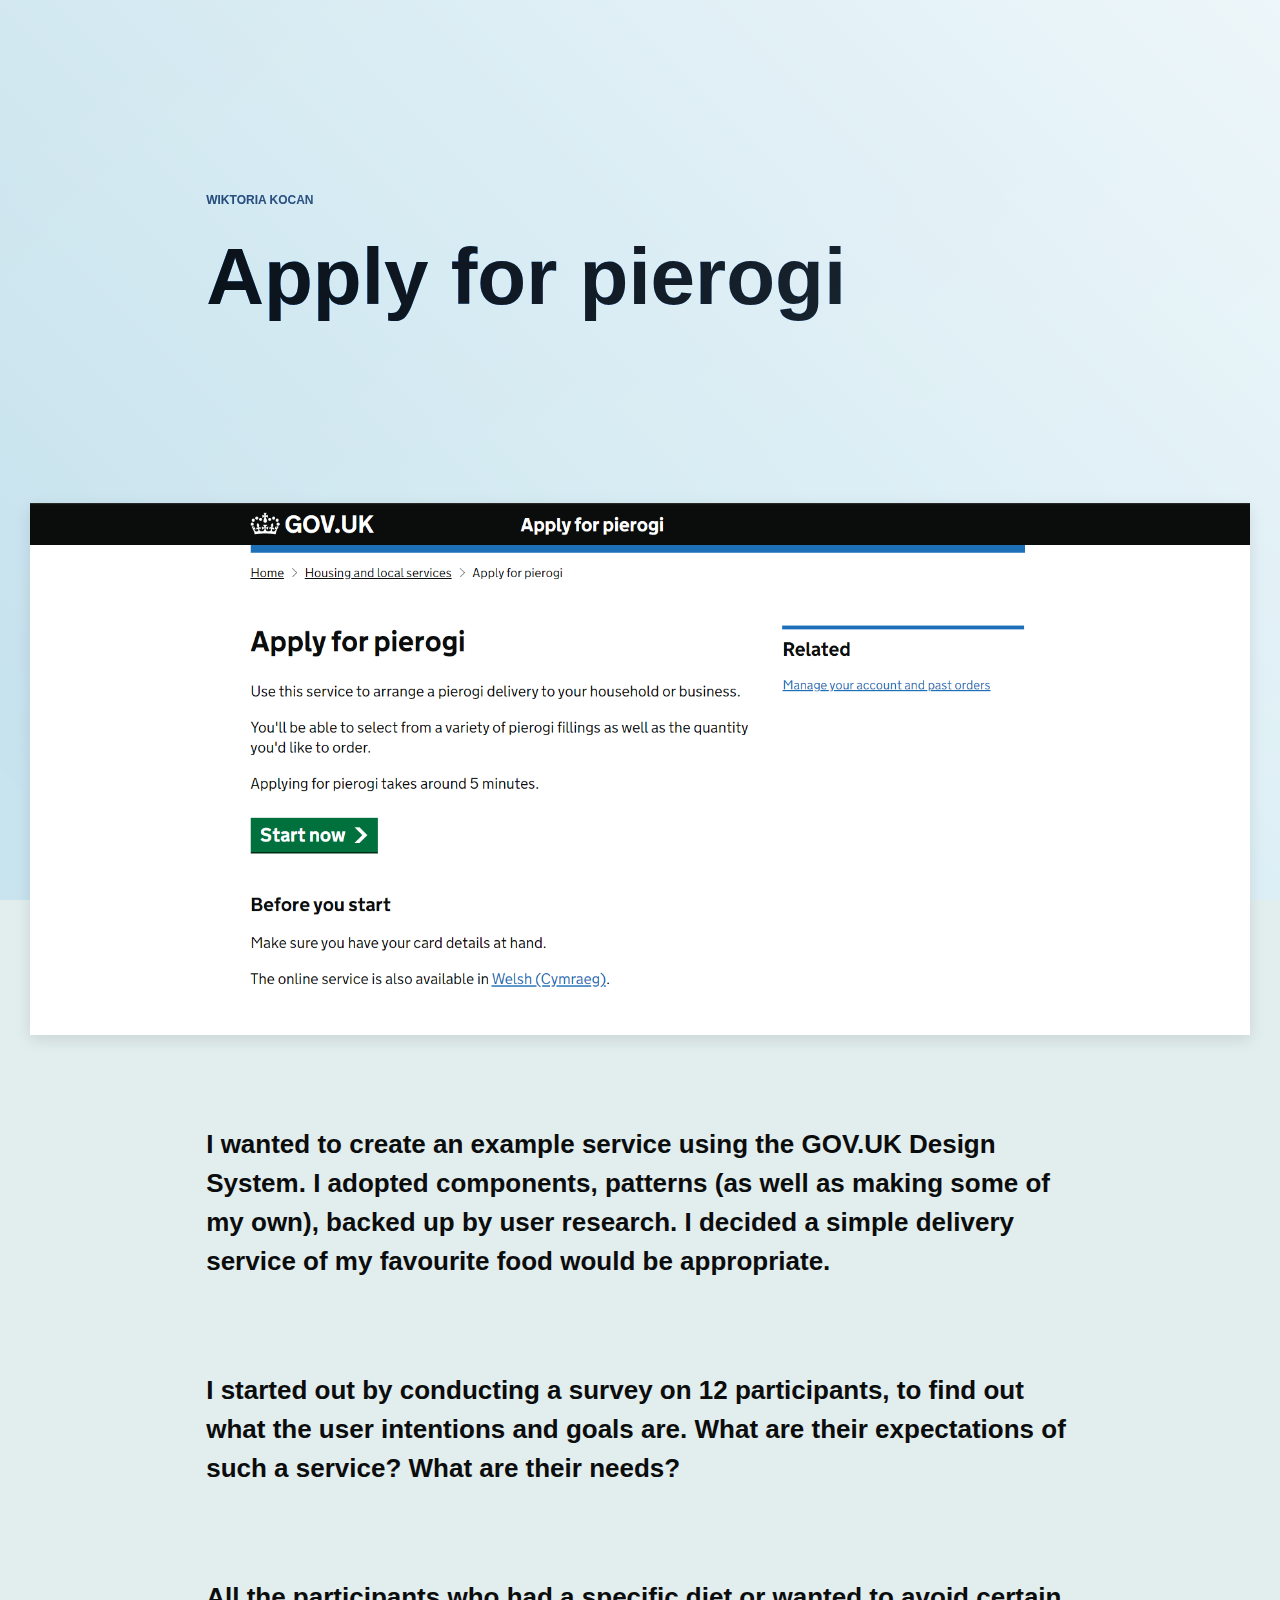
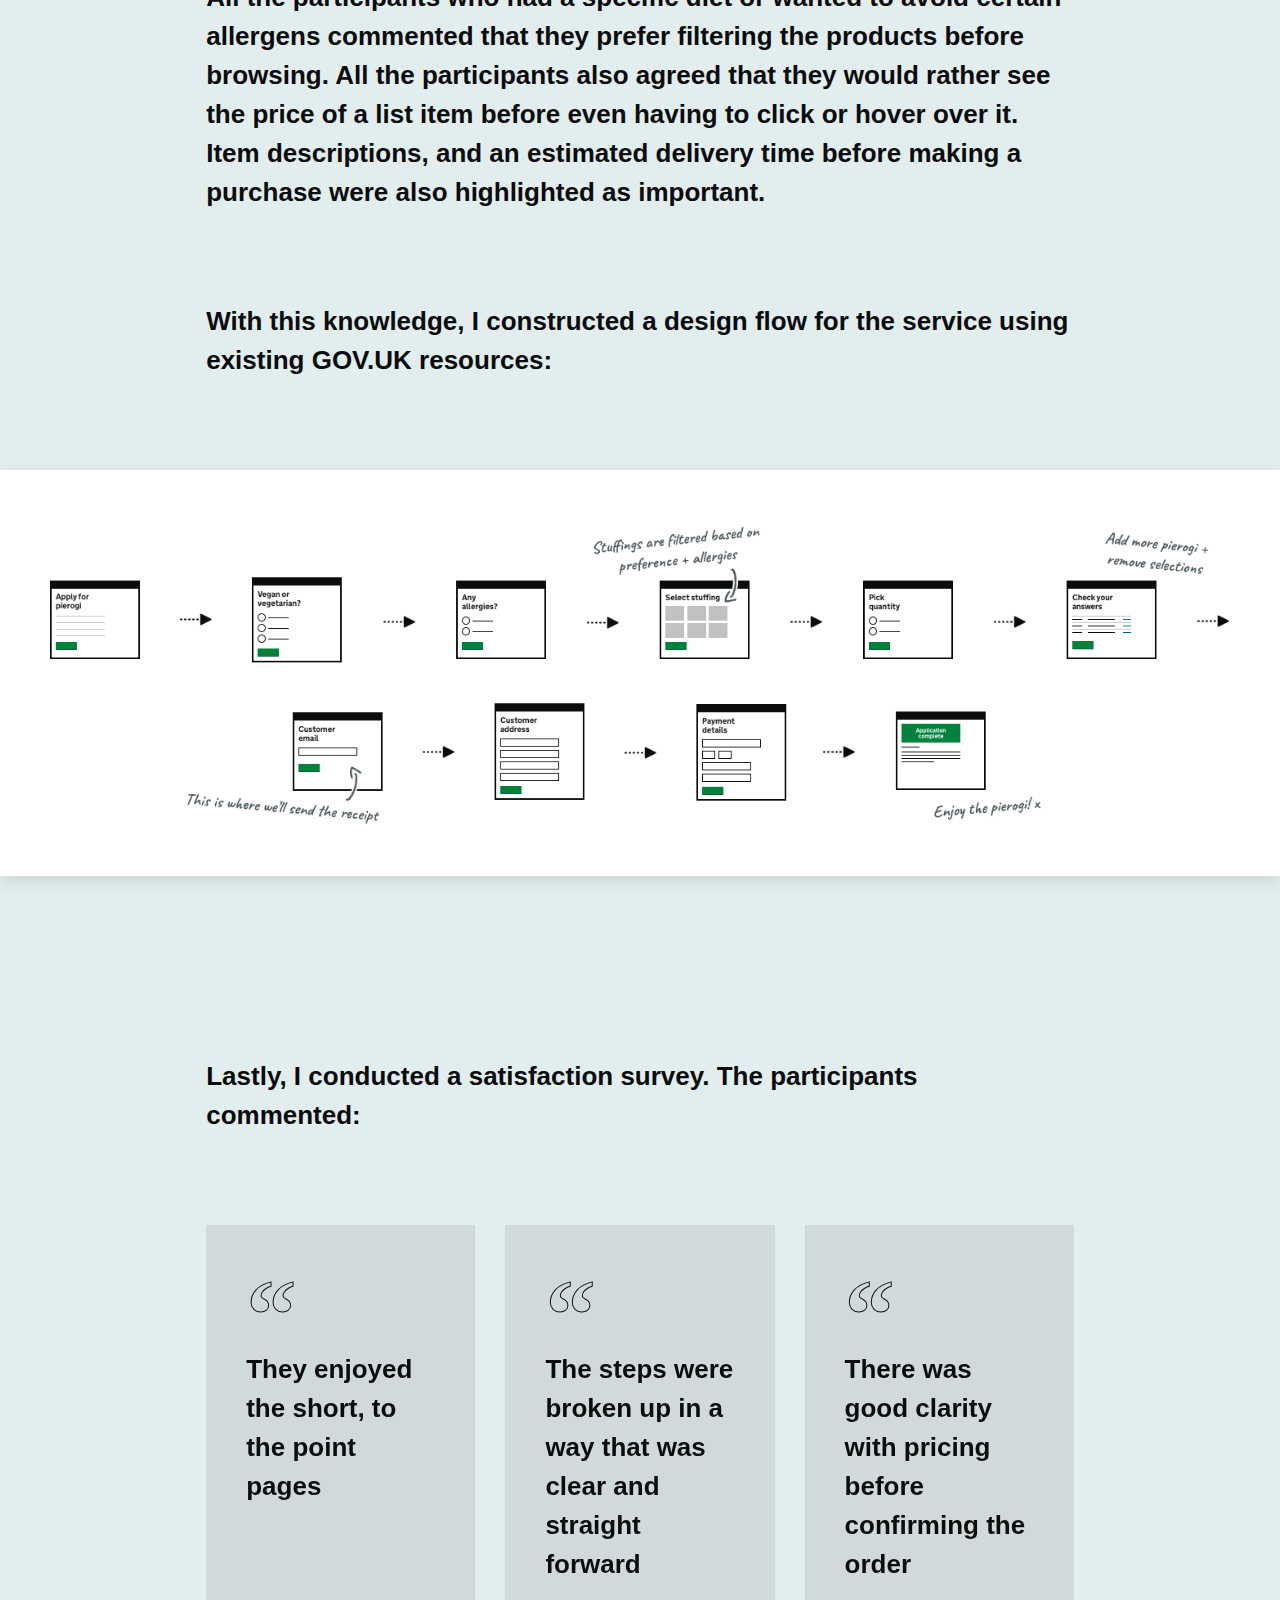
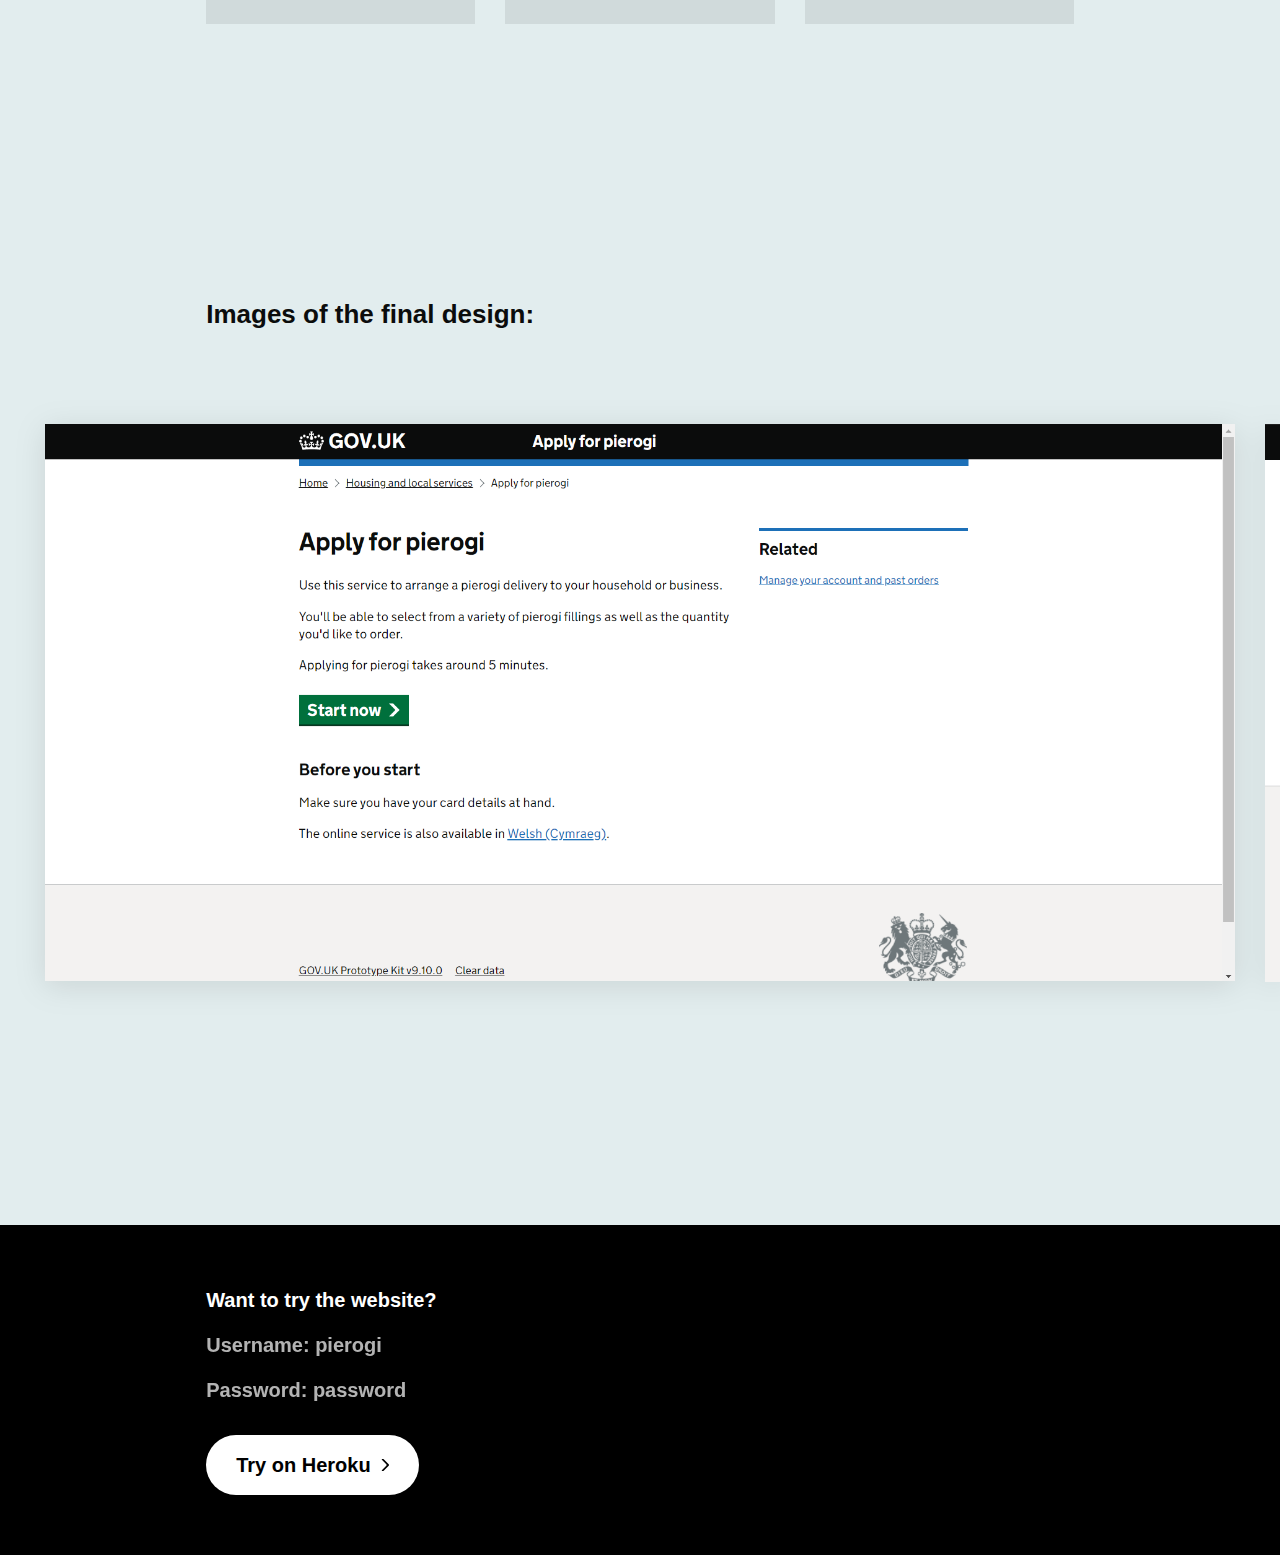
==== commit 19b89908: "Added design flow for pierogi service" ====
--- a/projects/pierogi.html
+++ b/projects/pierogi.html
@@ -32,11 +32,11 @@
             All the participants who had a specific diet or wanted to avoid certain allergens commented that they prefer filtering the products before browsing. All the participants also agreed that they would rather see the price of a list item before even having to click or hover over it. Item descriptions, and an estimated delivery time before making a purchase were also highlighted as important.
         </p>
         <p class="app-content">
-            With this knowledge, I constructed a hierarchal task analysis:
+            With this knowledge, I constructed a design flow for the service using existing GOV.UK resources:
         </p>
-        <p class="app-content" style="font-family: comic sans; color: red; font-size: 50px; margin: 100px;">
-            DO STUFF HERE
-        </p>
+        <div class="pierogi-design-flow">
+            <img src="/assets/images/flow.png" alt="Design flow for 'Apply for pierogi' service">
+        </div>
         <hr>
         <p class="app-content">
             Lastly, I conducted a satisfaction survey. The participants commented:
--- a/assets/styles/styles.css
+++ b/assets/styles/styles.css
@@ -1,2 +1,2 @@
-.zara-stars::before{content:"";position:absolute;top:0;left:0;right:0;bottom:0}.app-body{margin-top:calc(env(safe-area-inset-top) + 30px);margin-left:calc(env(safe-area-inset-left) + 30px);margin-right:calc(env(safe-area-inset-right) + 30px);margin-bottom:calc(env(safe-area-inset-bottom) + 30px)}.app-noise{position:fixed;top:0;left:0;right:0;bottom:0;background-image:url("/assets/images/noise.png");pointer-events:none}.app-navigation{display:block;width:100%;font-size:1.3rem;max-width:60ch;margin:auto;margin-top:20vh;margin-bottom:20px}.app-navigation a{position:relative;font-size:0.6rem;letter-spacing:2;text-transform:uppercase;text-decoration:none;color:currentColor;padding:5px 0;opacity:0.65}.app-navigation a::before{content:"";position:absolute;left:0;right:0;bottom:0;height:2px;background:currentColor;opacity:0;pointer-events:none;-webkit-transition:.1s ease;transition:.1s ease}.app-navigation a:hover{opacity:1}.app-navigation a:hover::before{bottom:-5px;opacity:1}.app-heading{font-size:1.3rem;max-width:60ch;margin:auto;margin-bottom:20vh}.app-heading h1{font-size:4rem}.app-image{position:relative;display:block;width:100%;max-width:1500px;margin:auto;margin-bottom:10vh;z-index:5}.app-content{font-size:1.3rem;max-width:60ch;margin:auto;margin-bottom:10vh;line-height:1.5}.app-content span{font-size:inherit;line-height:inherit}.app-footer{background:black;margin-left:calc((env(safe-area-inset-left) + 30px) * -1);margin-right:calc((env(safe-area-inset-right) + 30px) * -1);margin-top:-30px;margin-bottom:calc((env(safe-area-inset-bottom) + 30px) * -1);padding-left:calc(env(safe-area-inset-left) + 30px);padding-right:calc(env(safe-area-inset-right) + 30px);padding-top:60px;padding-bottom:calc(calc(env(safe-area-inset-bottom) + 60px));color:white}.app-footer .app-content{margin-bottom:0}.app-footer .app-content .app-button{background-color:white;color:black}.app-list{font-size:1.3rem;max-width:60ch;margin:auto;margin-bottom:10vh;line-height:1.5}.app-list--quotes li::before{content:"“";position:relative;display:block;font-family:"Georgia", "sans-serif";font-size:5rem;z-index:1;opacity:1;-webkit-text-stroke-width:1px;-webkit-text-stroke-color:currentColor;-webkit-text-fill-color:transparent;line-height:70px;margin-top:30px}.app-list--cards{display:-ms-grid;display:grid;-ms-grid-columns:1fr 1fr 1fr;grid-template-columns:1fr 1fr 1fr;grid-gap:30px;list-style-type:none}@media only screen and (max-width: 926px){.app-list--cards{display:-webkit-box;display:-ms-flexbox;display:flex;overflow-x:scroll;margin:0-30px;padding:0 30px;margin-bottom:10vh;-ms-scroll-snap-type:x mandatory;scroll-snap-type:x mandatory;scroll-padding:30px}.app-list--cards::after{content:'';min-width:30px}.app-list--cards li{display:block;margin-right:30px;min-width:calc(100vw - 90px);scroll-snap-align:start}}.app-list--cards li{position:relative;padding:25px 40px 40px 40px;font-size:1.3rem;z-index:0}.app-list--cards li::after{content:"";position:absolute;top:0;left:0;right:0;bottom:0;background-color:#2F3A3B;-webkit-transform-origin:100%;transform-origin:100%;z-index:-1;opacity:0.1}@media (prefers-color-scheme: dark){.app-list--cards li::after{background-color:#E2EDEE}}.app-side-by-side{display:-ms-grid;display:grid;-ms-grid-columns:1fr auto;grid-template-columns:1fr auto;grid-gap:50px}@media only screen and (max-width: 926px){.app-side-by-side{display:-webkit-box;display:-ms-flexbox;display:flex;-ms-flex-wrap:wrap;flex-wrap:wrap}.app-side-by-side>*{display:block;margin-bottom:10vh}}.app-button{display:-webkit-inline-box;display:-ms-inline-flexbox;display:inline-flex;-webkit-box-align:center;-ms-flex-align:center;align-items:center;-webkit-box-pack:center;-ms-flex-pack:center;justify-content:center;background:black;color:white;border-radius:25px;min-height:44px;text-decoration:none;padding:0 20px;font-size:0.7rem;-webkit-transition:0.2s cubic-bezier(0.28, 0.84, 0.42, 1);transition:0.2s cubic-bezier(0.28, 0.84, 0.42, 1);outline:none;border:none}.app-button:hover{-webkit-filter:brightness(1.1);filter:brightness(1.1);-webkit-transform:scale(1.1);transform:scale(1.1);cursor:pointer}.app-button:active{-webkit-transform:scale(0.8);transform:scale(0.8)}.app-button--icon{color:inherit;background:currentColor;padding:0;width:44px}.app-button--icon svg{width:18px;height:18px}.app-button--icon svg *{fill:#c7edff}@media (prefers-color-scheme: dark){.app-button--icon svg *{fill:#141414}}.app-button--large{padding:15px 30px;font-size:1rem;border-radius:50px}.app-button--continue svg{-webkit-animation:continue-pulse 3s ease infinite;animation:continue-pulse 3s ease infinite;margin-left:10px}.app-button--continue svg *{fill:currentColor}@-webkit-keyframes continue-pulse{0%{opacity:0.5}25%{-webkit-transform:translateX(2.5px);transform:translateX(2.5px);opacity:1}100%{-webkit-transform:translateX(0);transform:translateX(0);opacity:0.5}}@keyframes continue-pulse{0%{opacity:0.5}25%{-webkit-transform:translateX(2.5px);transform:translateX(2.5px);opacity:1}100%{-webkit-transform:translateX(0);transform:translateX(0);opacity:0.5}}.app-gallery{position:relative;display:-webkit-box;display:-ms-flexbox;display:flex;overflow-x:scroll;margin:0-30px;padding:0 30px;margin-bottom:10vh;-ms-scroll-snap-type:x mandatory;scroll-snap-type:x mandatory;scroll-padding:calc((100vw - min(1500px, 100vw - 60px)) / 2);z-index:1}.app-gallery::after{content:'';min-width:30px}.app-gallery__item{display:block;margin-right:30px;width:calc(100% - 60px);max-width:calc(min(100% - 60px, 1500px));height:100%;scroll-snap-align:start;-o-object-fit:contain;object-fit:contain;max-height:min(90vh,800px)}@media only screen and (min-width: 926px){.app-gallery__item:first-of-type{margin-left:calc((100vw - min(1500px, 100vw - 60px)) / 2)}.app-gallery__item:last-of-type{margin-right:calc((100vw - min(1500px, 100vw - 60px)) / 2)}}.app-personas{font-size:1.3rem;max-width:60ch;margin:auto;list-style-type:none}.app-personas__item{display:-ms-grid;display:grid;-ms-grid-columns:1fr 1fr;grid-template-columns:1fr 1fr;grid-gap:30px;position:relative;padding:0 !important;margin-bottom:50px}@media only screen and (max-width: 926px){.app-personas__item{-ms-grid-columns:1fr;grid-template-columns:1fr}.app-personas__item .home-content{text-align:left}}.app-personas__item div{display:-webkit-box;display:-ms-flexbox;display:flex;-webkit-box-orient:vertical;-webkit-box-direction:normal;-ms-flex-direction:column;flex-direction:column;-webkit-box-pack:center;-ms-flex-pack:center;justify-content:center;-webkit-box-align:start;-ms-flex-align:start;align-items:flex-start}.app-personas__item__image{position:relative;display:block;width:100%;z-index:1}.app-personas__item__title{font-weight:bold;margin-bottom:30px;font-size:1.3rem}.app-personas__item__body{margin-bottom:30px;line-height:1.66}.app-persona-modal{position:fixed;top:0;left:0;right:0;bottom:0;display:-webkit-box;display:-ms-flexbox;display:flex;-webkit-box-align:center;-ms-flex-align:center;align-items:center;-webkit-box-pack:start;-ms-flex-pack:start;justify-content:flex-start;-webkit-box-orient:vertical;-webkit-box-direction:normal;-ms-flex-direction:column;flex-direction:column;z-index:10;overflow:scroll;background-color:rgba(0,0,0,0.6);padding:100px 10px;-webkit-backdrop-filter:blur(20px);backdrop-filter:blur(20px)}.app-persona-modal__image{width:100%;max-width:700px}.app-persona-modal__image img{display:block;width:100%}.app-persona-modal__page{width:100%;max-width:700px;padding:50px;background-color:white;color:black}.app-persona-modal__page__header{font-size:1.5rem;font-weight:bold;margin-bottom:50px}.app-persona-modal__page__description{line-height:1.6;font-size:1.1rem;margin-bottom:50px}.home-body{background-color:#c7edff;color:#271414}@media (prefers-color-scheme: dark){.home-body{background-color:#141414;color:#dcdcdc}}.home-gradient{position:fixed;top:0;left:0;width:100vw;height:100vh;pointer-events:none;z-index:1;mix-blend-mode:overlay;background:linear-gradient(45deg, transparent, #ff96a8, #ffab0f, transparent);-webkit-animation:rotate 50s linear infinite;animation:rotate 50s linear infinite;background-size:400% 400%}@media (prefers-color-scheme: dark){.home-gradient{mix-blend-mode:darken;opacity:0.2 !important}}.home-gradient--invert{background:linear-gradient(135deg, pink 45%, #ff6a00 60%, transparent);background-size:400% 400%;mix-blend-mode:lighten;opacity:0.5}.home-container{display:block;font-size:1.3rem;max-width:60ch;margin:auto;margin-top:20vh;margin-bottom:20vh}.home-landing{display:-ms-grid;display:grid;-ms-grid-columns:auto 1fr;grid-template-columns:auto 1fr;grid-gap:100px;margin-bottom:10vh}@media only screen and (max-width: 740.8px){.home-landing{-ms-grid-columns:1fr;grid-template-columns:1fr}.home-landing .home-content{text-align:left}}.home-heading{margin-bottom:5vh;margin-top:0}.home-social{display:-webkit-box;display:-ms-flexbox;display:flex;-webkit-box-align:center;-ms-flex-align:center;align-items:center;-webkit-box-pack:start;-ms-flex-pack:start;justify-content:flex-start;font-size:1.3rem;max-width:60ch;margin:auto;margin-bottom:5vh}.home-social li{list-style-type:none;padding:0;margin-right:15px}.home-content{font-size:1.3rem;margin:auto;margin-bottom:10vh;line-height:1.5;margin-top:15px;text-align:right}.home-portfolio__item{display:block;margin-bottom:10vh;color:currentColor;text-decoration:none}.home-portfolio__item-images{position:relative;display:-ms-grid;display:grid;-ms-grid-columns:1fr 1fr 1fr;grid-template-columns:1fr 1fr 1fr;pointer-events:none;z-index:5}@media only screen and (max-width: 694.5px){.home-portfolio__item-images{-ms-grid-columns:1fr;grid-template-columns:1fr}.home-portfolio__item-images img:not(:first-of-type){display:none}}.home-portfolio__item-images img{display:block;width:100%;margin-bottom:20px}.home-portfolio__item-images img:nth-of-type(2){-webkit-filter:saturate(0.8);filter:saturate(0.8);opacity:0.8}.home-portfolio__item-images img:nth-of-type(3){-webkit-filter:saturate(0.6);filter:saturate(0.6);opacity:0.6}.home-portfolio__item-title{font-size:2rem}.home-portfolio__item-subtitle{font-size:1rem;opacity:.7;margin-left:5px}@media only screen and (max-width: 926px){.home-portfolio__item-subtitle{display:block;margin-left:0;margin-top:10px}}.home-portfolio__item:hover{-webkit-filter:brightness(1.2);filter:brightness(1.2)}.home-portfolio__item:hover .home-portfolio__item-title{text-decoration:underline}.home-portfolio__item:active{-webkit-filter:brightness(0.8);filter:brightness(0.8)}.zara-body{background-color:#E2EDEE;color:#2F3A3B}@media (prefers-color-scheme: dark){.zara-body{background-color:#2F3A3B;color:#E2EDEE}}.zara-gradient{position:fixed;top:0;left:0;width:100vw;height:100vh;pointer-events:none;z-index:1;mix-blend-mode:overlay;background:linear-gradient(45deg, transparent, #ff9f5b, #40e4d1, transparent);-webkit-animation:rotate 50s linear infinite;animation:rotate 50s linear infinite;background-size:400% 400%}@media (prefers-color-scheme: dark){.zara-gradient{mix-blend-mode:darken;opacity:0.2 !important}}.zara-gradient--invert{background:linear-gradient(135deg, transparent, #40e4d1 45%, #ff6a00 60%, transparent);background-size:400% 400%;mix-blend-mode:screen;opacity:0.5}@-webkit-keyframes rotate{0%{background-position:0% 96%}50%{background-position:100% 50%}100%{background-position:0% 96%}}@keyframes rotate{0%{background-position:0% 96%}50%{background-position:100% 50%}100%{background-position:0% 96%}}.zara-stars{position:relative;display:inline-block;padding:30px}.zara-stars::before{background-color:currentColor;opacity:0.1}.zara-stars svg{margin-top:10px;margin-bottom:30px}.zara-stars svg:last-of-type{margin-bottom:0}.zara-stars *{fill:currentColor}.zara-cards{font-size:1.3rem;max-width:90ch;margin:auto;margin-bottom:10vh;list-style-type:none}.zara-cards--messy{display:-ms-grid;display:grid;-ms-grid-columns:1fr 1fr 1fr 1fr 1fr 1fr 1fr;grid-template-columns:1fr 1fr 1fr 1fr 1fr 1fr 1fr;margin-bottom:15vh}.zara-cards--messy li{font-family:'Caveat', cursive;font-size:1.2rem}.zara-cards--sorted{display:-webkit-box;display:-ms-flexbox;display:flex;-webkit-box-pack:center;-ms-flex-pack:center;justify-content:center}.zara-cards--sorted li{display:-webkit-inline-box !important;display:-ms-inline-flexbox !important;display:inline-flex !important;margin:0 10px;background-color:black !important;color:white !important;font-size:0.8rem;text-transform:uppercase;letter-spacing:4px}@media only screen and (max-width: 926px){.zara-cards--sorted li{margin:10px 0 !important}}.zara-cards li{display:-webkit-box;display:-ms-flexbox;display:flex;-webkit-box-align:center;-ms-flex-align:center;align-items:center;-webkit-box-pack:center;-ms-flex-pack:center;justify-content:center;background:rgba(255,255,255,0.9);color:black;text-align:center;padding:35px;-webkit-box-shadow:0 10px 15px rgba(0,0,0,0.5);box-shadow:0 10px 15px rgba(0,0,0,0.5);-webkit-backdrop-filter:blur(5px);backdrop-filter:blur(5px)}@media only screen and (max-width: 926px){.zara-cards{display:-webkit-box;display:-ms-flexbox;display:flex;-webkit-box-pack:center;-ms-flex-pack:center;justify-content:center;-ms-flex-wrap:wrap;flex-wrap:wrap}.zara-cards li{display:inline-block;margin:0 100px}}.pierogi-body{background-color:#E2EDEE;color:#0b0c0c}@media (prefers-color-scheme: dark){.pierogi-body{background-color:#0c1c2b;color:#E2EDEE}}.pierogi-gradient{position:fixed;top:0;left:0;width:100vw;height:100vh;pointer-events:none;z-index:1;mix-blend-mode:overlay;background:linear-gradient(45deg, transparent, #003078, #fff, transparent);-webkit-animation:rotate 50s linear infinite;animation:rotate 50s linear infinite;background-size:400% 400%}@media (prefers-color-scheme: dark){.pierogi-gradient{mix-blend-mode:darken;opacity:0.2 !important}}.pierogi-gradient--invert{background:linear-gradient(135deg, transparent, #5694ca 45%, #003078 60%, transparent);background-size:400% 400%;mix-blend-mode:screen;opacity:0.5}*{margin:0;padding:0;-webkit-box-sizing:border-box;box-sizing:border-box;font-family:-apple-system, BlinkMacSystemFont, "Helvetica", "Arial", sans-serif;font-size:20px;font-weight:700}@media only screen and (max-width: 380px){*{font-size:16px}}hr{-webkit-appearance:none;-moz-appearance:none;appearance:none;display:block;border:none;height:1px;background:transparent;margin-bottom:20vh}
+.zara-stars::before{content:"";position:absolute;top:0;left:0;right:0;bottom:0}.app-body{margin-top:calc(env(safe-area-inset-top) + 30px);margin-left:calc(env(safe-area-inset-left) + 30px);margin-right:calc(env(safe-area-inset-right) + 30px);margin-bottom:calc(env(safe-area-inset-bottom) + 30px)}.app-noise{position:fixed;top:0;left:0;right:0;bottom:0;background-image:url("/assets/images/noise.png");pointer-events:none}.app-navigation{display:block;width:100%;font-size:1.3rem;max-width:60ch;margin:auto;margin-top:20vh;margin-bottom:20px}.app-navigation a{position:relative;font-size:0.6rem;letter-spacing:2;text-transform:uppercase;text-decoration:none;color:currentColor;padding:5px 0;opacity:0.65}.app-navigation a::before{content:"";position:absolute;left:0;right:0;bottom:0;height:2px;background:currentColor;opacity:0;pointer-events:none;-webkit-transition:.1s ease;transition:.1s ease}.app-navigation a:hover{opacity:1}.app-navigation a:hover::before{bottom:-5px;opacity:1}.app-heading{font-size:1.3rem;max-width:60ch;margin:auto;margin-bottom:20vh}.app-heading h1{font-size:4rem}.app-image{position:relative;display:block;width:100%;max-width:1500px;margin:auto;margin-bottom:10vh;z-index:5;-webkit-box-shadow:0 5px 15px rgba(0,0,0,0.1);box-shadow:0 5px 15px rgba(0,0,0,0.1)}.app-content{font-size:1.3rem;max-width:60ch;margin:auto;margin-bottom:10vh;line-height:1.5}.app-content span{font-size:inherit;line-height:inherit}.app-footer{background:black;margin-left:calc((env(safe-area-inset-left) + 30px) * -1);margin-right:calc((env(safe-area-inset-right) + 30px) * -1);margin-top:-30px;margin-bottom:calc((env(safe-area-inset-bottom) + 30px) * -1);padding-left:calc(env(safe-area-inset-left) + 30px);padding-right:calc(env(safe-area-inset-right) + 30px);padding-top:60px;padding-bottom:calc(calc(env(safe-area-inset-bottom) + 60px));color:white}.app-footer .app-content{margin-bottom:0}.app-footer .app-content .app-button{background-color:white;color:black}.app-list{font-size:1.3rem;max-width:60ch;margin:auto;margin-bottom:10vh;line-height:1.5}.app-list--quotes li::before{content:"“";position:relative;display:block;font-family:"Georgia", "sans-serif";font-size:5rem;z-index:1;opacity:1;-webkit-text-stroke-width:1px;-webkit-text-stroke-color:currentColor;-webkit-text-fill-color:transparent;line-height:70px;margin-top:30px}.app-list--cards{display:-ms-grid;display:grid;-ms-grid-columns:1fr 1fr 1fr;grid-template-columns:1fr 1fr 1fr;grid-gap:30px;list-style-type:none}@media only screen and (max-width: 926px){.app-list--cards{display:-webkit-box;display:-ms-flexbox;display:flex;overflow-x:scroll;margin:0-30px;padding:0 30px;margin-bottom:10vh;-ms-scroll-snap-type:x mandatory;scroll-snap-type:x mandatory;scroll-padding:30px}.app-list--cards::after{content:'';min-width:30px}.app-list--cards li{display:block;margin-right:30px;min-width:calc(100vw - 90px);scroll-snap-align:start}}.app-list--cards li{position:relative;padding:25px 40px 40px 40px;font-size:1.3rem;z-index:0}.app-list--cards li::after{content:"";position:absolute;top:0;left:0;right:0;bottom:0;background-color:#2F3A3B;-webkit-transform-origin:100%;transform-origin:100%;z-index:-1;opacity:0.1}@media (prefers-color-scheme: dark){.app-list--cards li::after{background-color:#E2EDEE}}.app-side-by-side{display:-ms-grid;display:grid;-ms-grid-columns:1fr auto;grid-template-columns:1fr auto;grid-gap:50px}@media only screen and (max-width: 926px){.app-side-by-side{display:-webkit-box;display:-ms-flexbox;display:flex;-ms-flex-wrap:wrap;flex-wrap:wrap}.app-side-by-side>*{display:block;margin-bottom:10vh}}.app-button{display:-webkit-inline-box;display:-ms-inline-flexbox;display:inline-flex;-webkit-box-align:center;-ms-flex-align:center;align-items:center;-webkit-box-pack:center;-ms-flex-pack:center;justify-content:center;background:black;color:white;border-radius:25px;min-height:44px;text-decoration:none;padding:0 20px;font-size:0.7rem;-webkit-transition:0.2s cubic-bezier(0.28, 0.84, 0.42, 1);transition:0.2s cubic-bezier(0.28, 0.84, 0.42, 1);outline:none;border:none}.app-button:hover{-webkit-filter:brightness(1.1);filter:brightness(1.1);-webkit-transform:scale(1.1);transform:scale(1.1);cursor:pointer}.app-button:active{-webkit-transform:scale(0.8);transform:scale(0.8)}.app-button--icon{color:inherit;background:currentColor;padding:0;width:44px}.app-button--icon svg{width:18px;height:18px}.app-button--icon svg *{fill:#c7edff}@media (prefers-color-scheme: dark){.app-button--icon svg *{fill:#141414}}.app-button--large{padding:15px 30px;font-size:1rem;border-radius:50px}.app-button--continue svg{-webkit-animation:continue-pulse 3s ease infinite;animation:continue-pulse 3s ease infinite;margin-left:10px}.app-button--continue svg *{fill:currentColor}@-webkit-keyframes continue-pulse{0%{opacity:0.5}25%{-webkit-transform:translateX(2.5px);transform:translateX(2.5px);opacity:1}100%{-webkit-transform:translateX(0);transform:translateX(0);opacity:0.5}}@keyframes continue-pulse{0%{opacity:0.5}25%{-webkit-transform:translateX(2.5px);transform:translateX(2.5px);opacity:1}100%{-webkit-transform:translateX(0);transform:translateX(0);opacity:0.5}}.app-gallery{position:relative;display:-webkit-box;display:-ms-flexbox;display:flex;overflow-x:scroll;margin:0-30px;padding:0 30px;margin-bottom:10vh;-ms-scroll-snap-type:x mandatory;scroll-snap-type:x mandatory;scroll-padding:calc((100vw - min(1500px, 100vw - 60px)) / 2);z-index:1;-webkit-filter:drop-shadow(0 5px 15px rgba(0,0,0,0.1));filter:drop-shadow(0 5px 15px rgba(0,0,0,0.1))}.app-gallery::after{content:'';min-width:30px}.app-gallery__item{display:block;margin-right:30px;width:calc(100% - 30px);max-width:calc(min(100% - 30px, 1500px));height:100%;scroll-snap-align:start;-o-object-fit:contain;object-fit:contain;max-height:min(90vh,800px)}@media only screen and (min-width: 926px){.app-gallery__item:first-of-type{margin-left:calc((100vw - min(1500px, 100vw - 30px)) / 2)}.app-gallery__item:last-of-type{margin-right:calc((100vw - min(1500px, 100vw - 30px)) / 2)}}.app-personas{font-size:1.3rem;max-width:60ch;margin:auto;list-style-type:none}.app-personas__item{display:-ms-grid;display:grid;-ms-grid-columns:1fr 1fr;grid-template-columns:1fr 1fr;grid-gap:30px;position:relative;padding:0 !important;margin-bottom:50px}@media only screen and (max-width: 926px){.app-personas__item{-ms-grid-columns:1fr;grid-template-columns:1fr}.app-personas__item .home-content{text-align:left}}.app-personas__item div{display:-webkit-box;display:-ms-flexbox;display:flex;-webkit-box-orient:vertical;-webkit-box-direction:normal;-ms-flex-direction:column;flex-direction:column;-webkit-box-pack:center;-ms-flex-pack:center;justify-content:center;-webkit-box-align:start;-ms-flex-align:start;align-items:flex-start}.app-personas__item__image{position:relative;display:block;width:100%;z-index:1;-webkit-box-shadow:0 5px 15px rgba(0,0,0,0.1);box-shadow:0 5px 15px rgba(0,0,0,0.1)}.app-personas__item__title{font-weight:bold;margin-bottom:30px;font-size:1.3rem}.app-personas__item__body{margin-bottom:30px;line-height:1.66}.app-persona-modal{position:fixed;top:0;left:0;right:0;bottom:0;display:-webkit-box;display:-ms-flexbox;display:flex;-webkit-box-align:center;-ms-flex-align:center;align-items:center;-webkit-box-pack:start;-ms-flex-pack:start;justify-content:flex-start;-webkit-box-orient:vertical;-webkit-box-direction:normal;-ms-flex-direction:column;flex-direction:column;z-index:10;overflow:scroll;background-color:rgba(0,0,0,0.6);padding:100px 10px;-webkit-backdrop-filter:blur(20px);backdrop-filter:blur(20px)}.app-persona-modal__image{width:100%;max-width:700px}.app-persona-modal__image img{display:block;width:100%}.app-persona-modal__page{width:100%;max-width:700px;padding:50px;background-color:white;color:black}.app-persona-modal__page__header{font-size:1.5rem;font-weight:bold;margin-bottom:50px}.app-persona-modal__page__description{line-height:1.6;font-size:1.1rem;margin-bottom:50px}.home-body{background-color:#c7edff;color:#271414}@media (prefers-color-scheme: dark){.home-body{background-color:#141414;color:#dcdcdc}}.home-gradient{position:fixed;top:0;left:0;width:100vw;height:100vh;pointer-events:none;z-index:1;mix-blend-mode:overlay;background:linear-gradient(45deg, transparent, #ff96a8, #ffab0f, transparent);-webkit-animation:rotate 50s linear infinite;animation:rotate 50s linear infinite;background-size:400% 400%}@media (prefers-color-scheme: dark){.home-gradient{mix-blend-mode:darken;opacity:0.2 !important}}.home-gradient--invert{background:linear-gradient(135deg, pink 45%, #ff6a00 60%, transparent);background-size:400% 400%;mix-blend-mode:lighten;opacity:0.5}.home-container{display:block;font-size:1.3rem;max-width:60ch;margin:auto;margin-top:20vh;margin-bottom:20vh}.home-landing{display:-ms-grid;display:grid;-ms-grid-columns:auto 1fr;grid-template-columns:auto 1fr;grid-gap:100px;margin-bottom:10vh}@media only screen and (max-width: 740.8px){.home-landing{-ms-grid-columns:1fr;grid-template-columns:1fr}.home-landing .home-content{text-align:left}}.home-heading{margin-bottom:5vh;margin-top:0}.home-social{display:-webkit-box;display:-ms-flexbox;display:flex;-webkit-box-align:center;-ms-flex-align:center;align-items:center;-webkit-box-pack:start;-ms-flex-pack:start;justify-content:flex-start;font-size:1.3rem;max-width:60ch;margin:auto;margin-bottom:5vh}.home-social li{list-style-type:none;padding:0;margin-right:15px}.home-content{font-size:1.3rem;margin:auto;margin-bottom:10vh;line-height:1.5;margin-top:15px;text-align:right}.home-portfolio__item{display:block;margin-bottom:10vh;color:currentColor;text-decoration:none}.home-portfolio__item-images{position:relative;display:-ms-grid;display:grid;-ms-grid-columns:1fr 1fr 1fr;grid-template-columns:1fr 1fr 1fr;pointer-events:none;z-index:5;-webkit-box-shadow:0 5px 15px rgba(0,0,0,0.1);box-shadow:0 5px 15px rgba(0,0,0,0.1);margin-bottom:20px}@media only screen and (max-width: 694.5px){.home-portfolio__item-images{-ms-grid-columns:1fr;grid-template-columns:1fr}.home-portfolio__item-images img:not(:first-of-type){display:none}}.home-portfolio__item-images img{display:block;width:100%}.home-portfolio__item-images img:nth-of-type(2){-webkit-filter:saturate(0.8);filter:saturate(0.8);opacity:0.8}.home-portfolio__item-images img:nth-of-type(3){-webkit-filter:saturate(0.6);filter:saturate(0.6);opacity:0.6}.home-portfolio__item-title{font-size:2rem}.home-portfolio__item-subtitle{font-size:1rem;opacity:.7;margin-left:5px}@media only screen and (max-width: 926px){.home-portfolio__item-subtitle{display:block;margin-left:0;margin-top:10px}}.home-portfolio__item:hover{-webkit-filter:brightness(1.2);filter:brightness(1.2)}.home-portfolio__item:hover .home-portfolio__item-title{text-decoration:underline}.home-portfolio__item:active{-webkit-filter:brightness(0.8);filter:brightness(0.8)}.zara-body{background-color:#E2EDEE;color:#2F3A3B}@media (prefers-color-scheme: dark){.zara-body{background-color:#2F3A3B;color:#E2EDEE}}.zara-gradient{position:fixed;top:0;left:0;width:100vw;height:100vh;pointer-events:none;z-index:1;mix-blend-mode:overlay;background:linear-gradient(45deg, transparent, #ff9f5b, #40e4d1, transparent);-webkit-animation:rotate 50s linear infinite;animation:rotate 50s linear infinite;background-size:400% 400%}@media (prefers-color-scheme: dark){.zara-gradient{mix-blend-mode:darken;opacity:0.2 !important}}.zara-gradient--invert{background:linear-gradient(135deg, transparent, #40e4d1 45%, #ff6a00 60%, transparent);background-size:400% 400%;mix-blend-mode:screen;opacity:0.5}@-webkit-keyframes rotate{0%{background-position:0% 96%}50%{background-position:100% 50%}100%{background-position:0% 96%}}@keyframes rotate{0%{background-position:0% 96%}50%{background-position:100% 50%}100%{background-position:0% 96%}}.zara-stars{position:relative;display:inline-block;padding:30px}.zara-stars::before{background-color:currentColor;opacity:0.1}.zara-stars svg{margin-top:10px;margin-bottom:30px}.zara-stars svg:last-of-type{margin-bottom:0}.zara-stars *{fill:currentColor}.zara-cards{font-size:1.3rem;max-width:90ch;margin:auto;margin-bottom:10vh;list-style-type:none}.zara-cards--messy{display:-ms-grid;display:grid;-ms-grid-columns:1fr 1fr 1fr 1fr 1fr 1fr 1fr;grid-template-columns:1fr 1fr 1fr 1fr 1fr 1fr 1fr;margin-bottom:15vh}.zara-cards--messy li{font-family:'Caveat', cursive;font-size:1.2rem}.zara-cards--sorted{display:-webkit-box;display:-ms-flexbox;display:flex;-webkit-box-pack:center;-ms-flex-pack:center;justify-content:center}.zara-cards--sorted li{display:-webkit-inline-box !important;display:-ms-inline-flexbox !important;display:inline-flex !important;margin:0 10px;background-color:black !important;color:white !important;font-size:0.8rem;text-transform:uppercase;letter-spacing:4px;-webkit-box-shadow:0 5px 15px rgba(0,0,0,0.3) !important;box-shadow:0 5px 15px rgba(0,0,0,0.3) !important}@media only screen and (max-width: 926px){.zara-cards--sorted li{margin:10px 0 !important}}.zara-cards li{display:-webkit-box;display:-ms-flexbox;display:flex;-webkit-box-align:center;-ms-flex-align:center;align-items:center;-webkit-box-pack:center;-ms-flex-pack:center;justify-content:center;background:rgba(255,255,255,0.9);color:black;text-align:center;padding:35px;-webkit-box-shadow:0 10px 15px rgba(0,0,0,0.5);box-shadow:0 10px 15px rgba(0,0,0,0.5);-webkit-backdrop-filter:blur(5px);backdrop-filter:blur(5px)}@media only screen and (max-width: 926px){.zara-cards{display:-webkit-box;display:-ms-flexbox;display:flex;-webkit-box-pack:center;-ms-flex-pack:center;justify-content:center;-ms-flex-wrap:wrap;flex-wrap:wrap}.zara-cards li{display:inline-block;margin:0 100px}}.pierogi-body{background-color:#E2EDEE;color:#0b0c0c}@media (prefers-color-scheme: dark){.pierogi-body{background-color:#0c1c2b;color:#E2EDEE}}.pierogi-gradient{position:fixed;top:0;left:0;width:100vw;height:100vh;pointer-events:none;z-index:1;mix-blend-mode:overlay;background:linear-gradient(45deg, transparent, #003078, #fff, transparent);-webkit-animation:rotate 50s linear infinite;animation:rotate 50s linear infinite;background-size:400% 400%}@media (prefers-color-scheme: dark){.pierogi-gradient{mix-blend-mode:darken;opacity:0.2 !important}}.pierogi-gradient--invert{background:linear-gradient(135deg, transparent, #5694ca 45%, #003078 60%, transparent);background-size:400% 400%;mix-blend-mode:screen;opacity:0.5}.pierogi-design-flow{position:relative;background:white;padding:50px;margin-left:calc((env(safe-area-inset-left) + 30px) * -1);margin-right:calc((env(safe-area-inset-right) + 30px) * -1);-webkit-box-shadow:0 5px 15px rgba(0,0,0,0.1);box-shadow:0 5px 15px rgba(0,0,0,0.1);z-index:1}@media only screen and (max-width: 926px){.pierogi-design-flow{padding:15px}}.pierogi-design-flow img{display:block;width:100%;max-width:2000px;margin:auto}*{margin:0;padding:0;-webkit-box-sizing:border-box;box-sizing:border-box;font-family:-apple-system, BlinkMacSystemFont, "Helvetica", "Arial", sans-serif;font-size:20px;font-weight:700}@media only screen and (max-width: 380px){*{font-size:16px}}hr{-webkit-appearance:none;-moz-appearance:none;appearance:none;display:block;border:none;height:1px;background:transparent;margin-bottom:20vh}
 /*# sourceMappingURL=styles.css.map */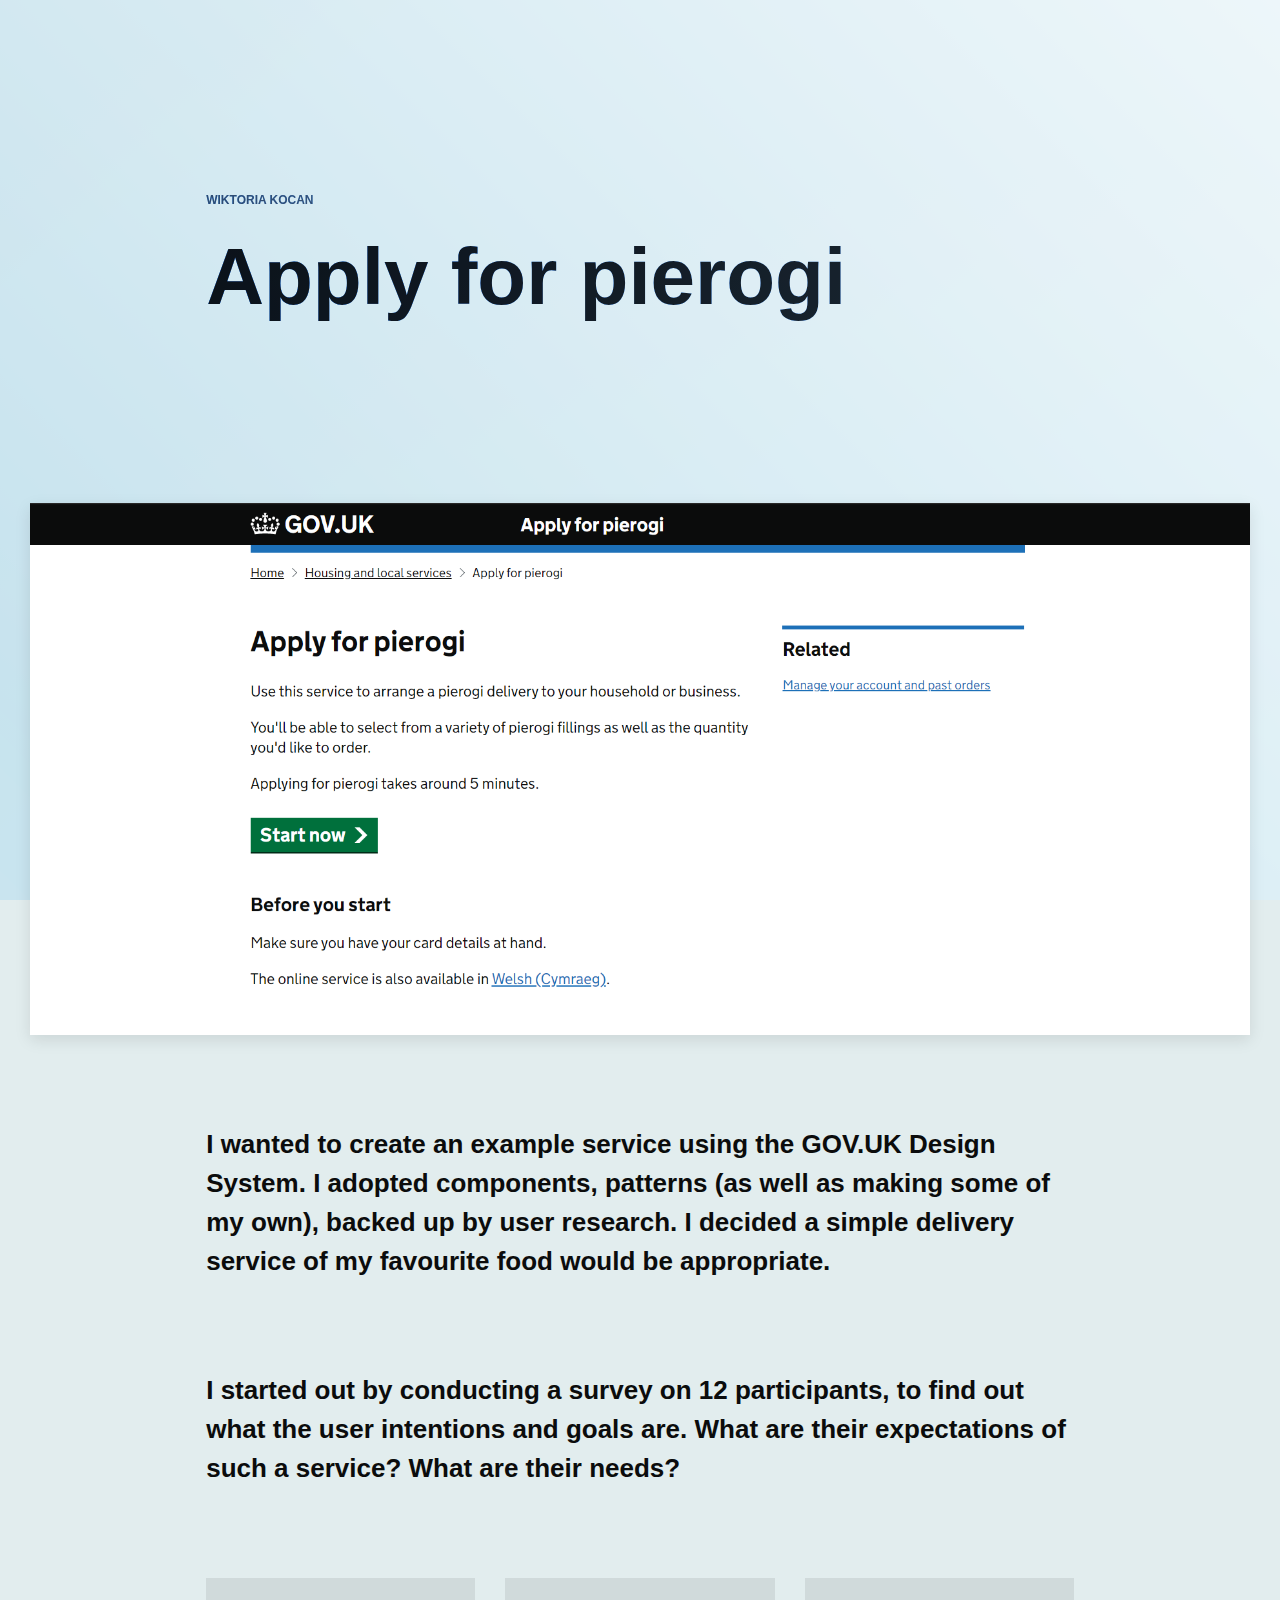
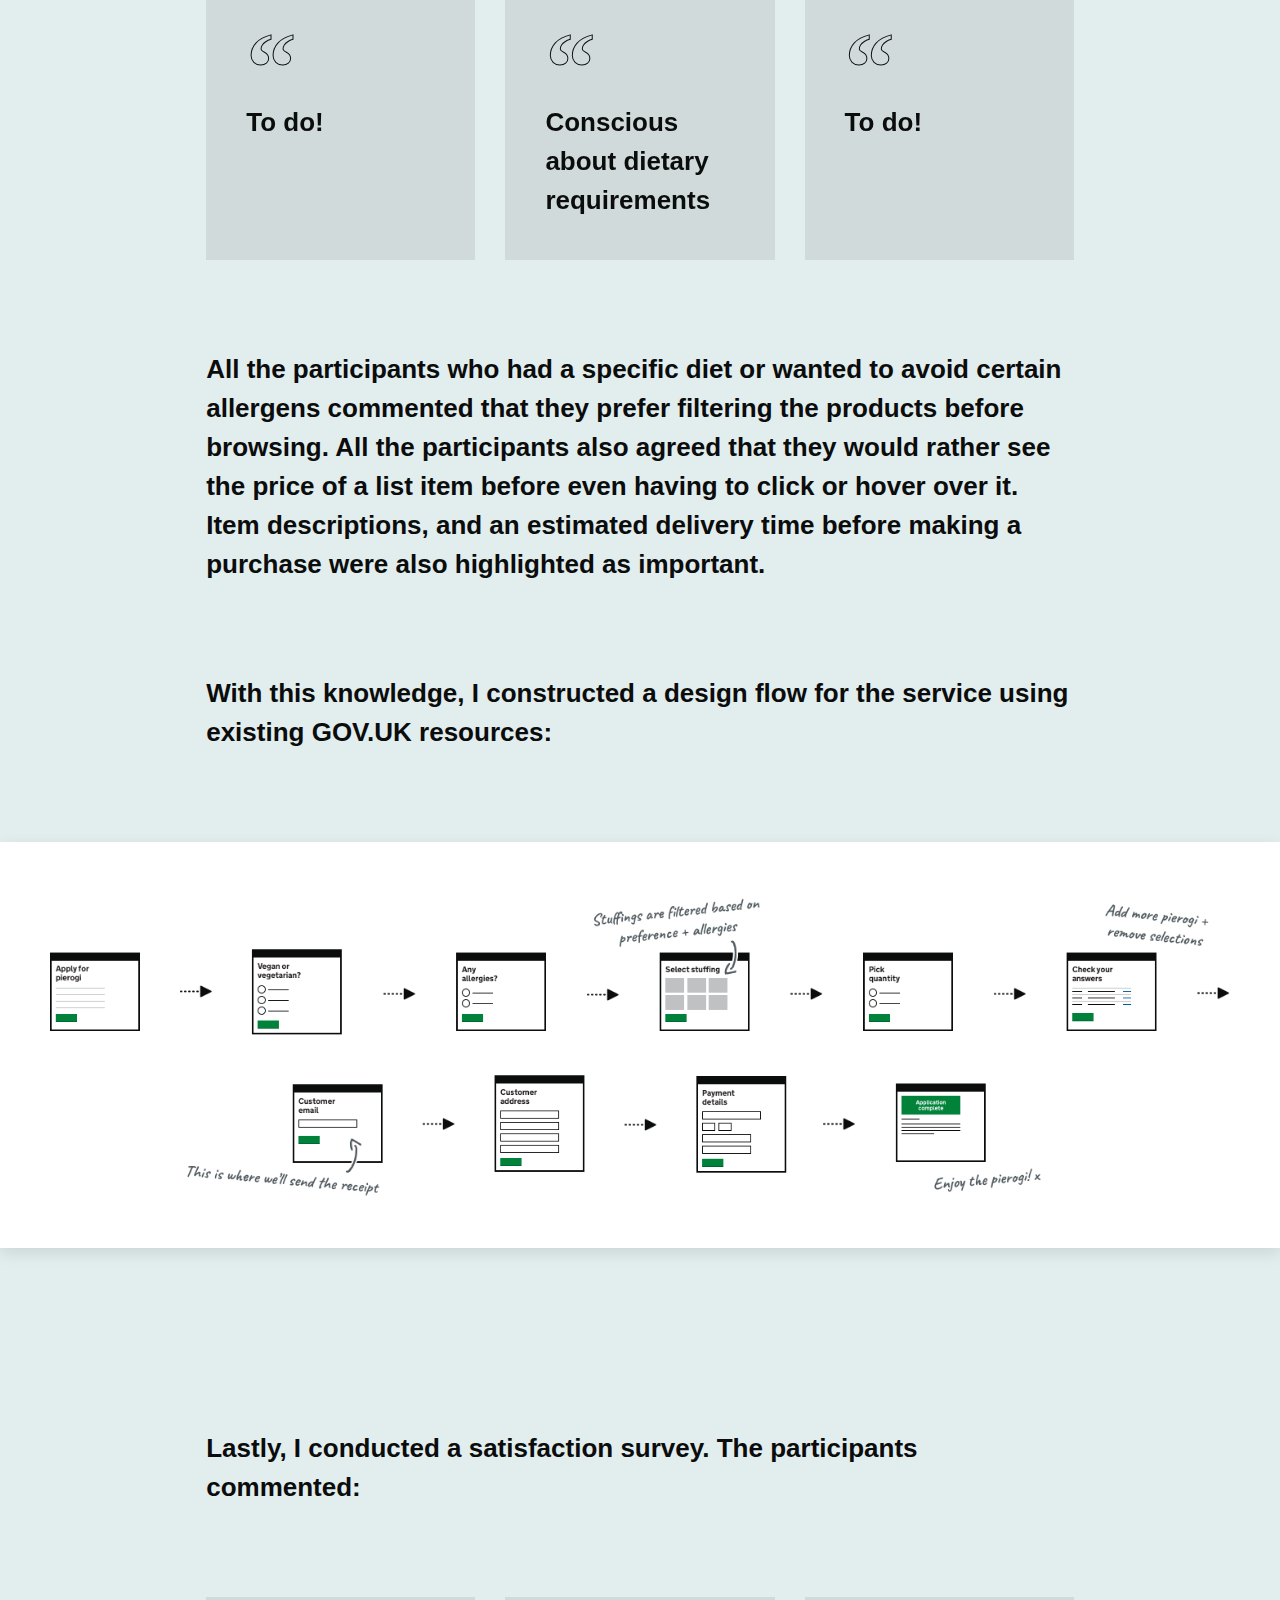
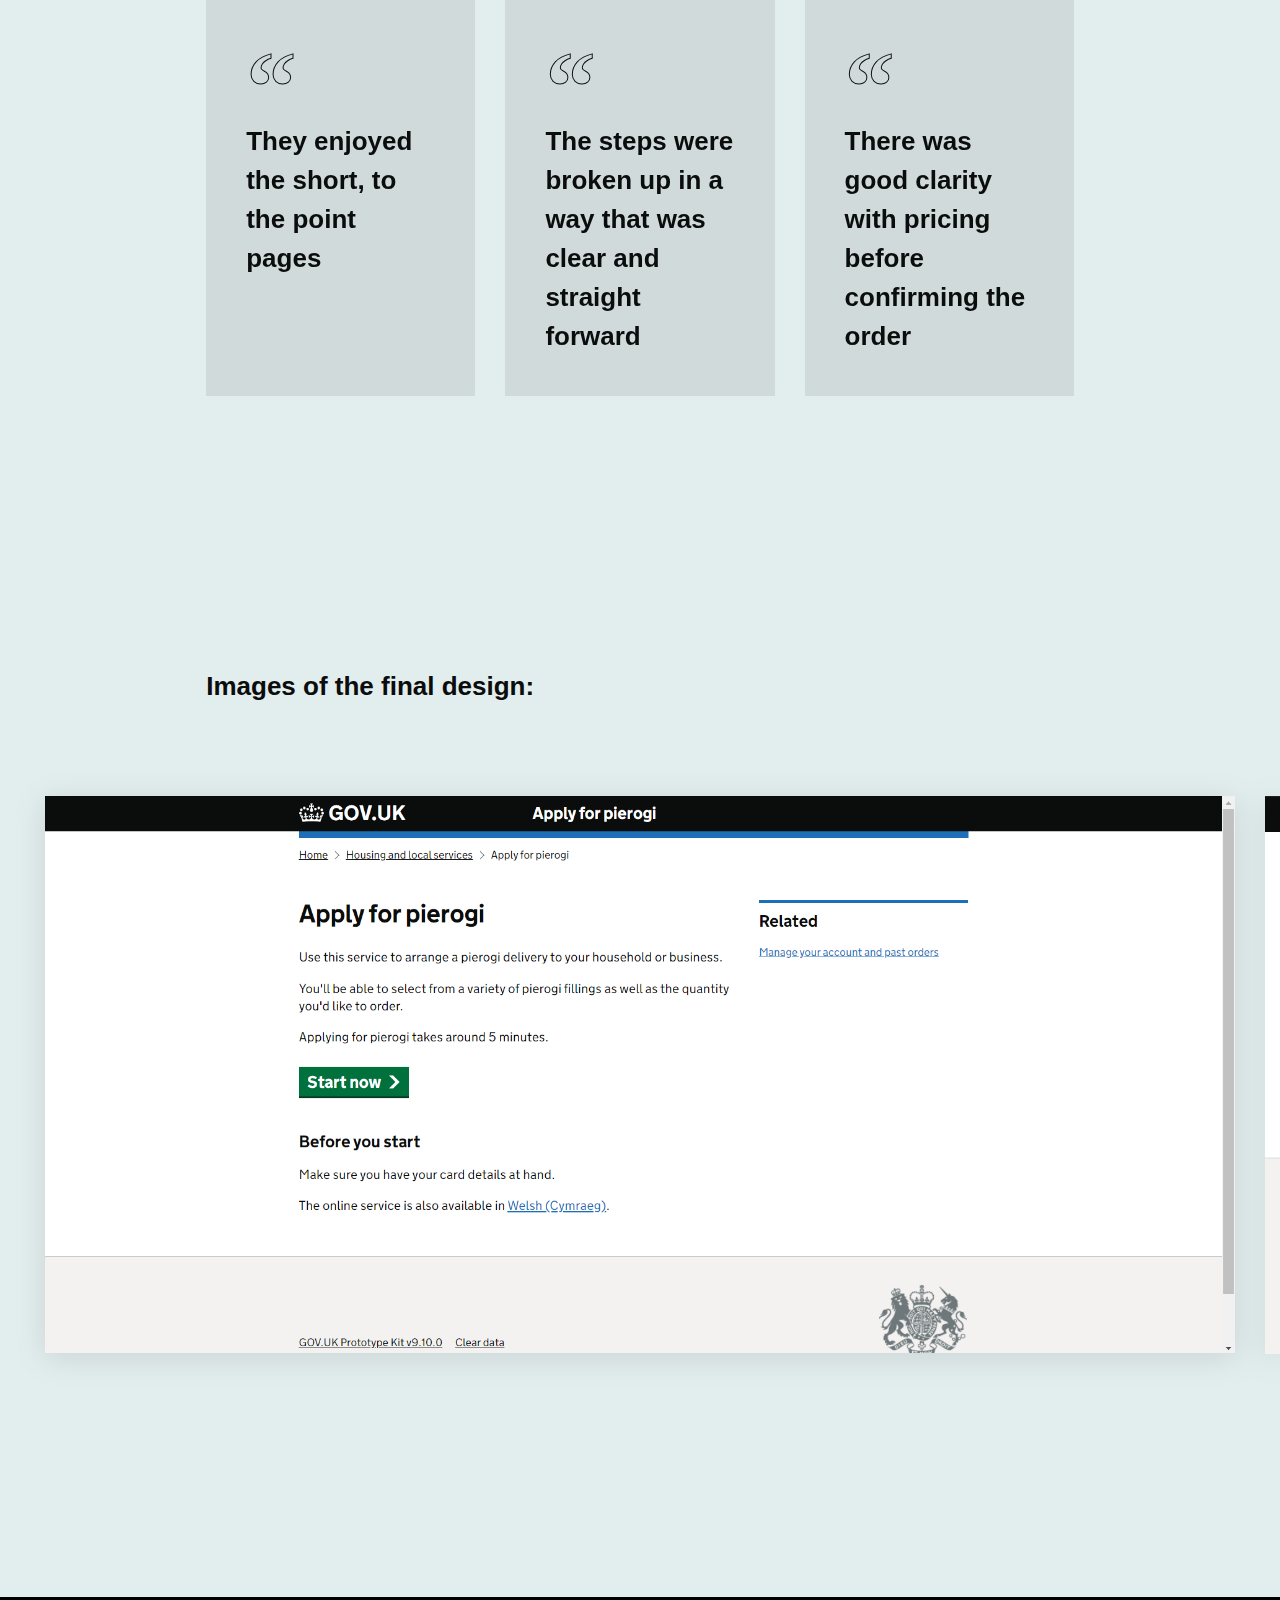
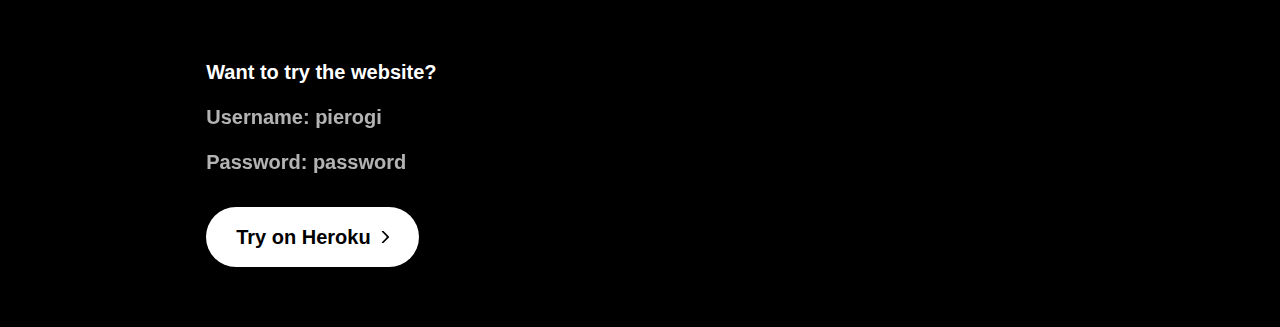
==== commit 307a3451: "Add cards" ====
--- a/projects/pierogi.html
+++ b/projects/pierogi.html
@@ -28,6 +28,17 @@
         <p class="app-content">
             I started out by conducting a survey on 12 participants, to find out what the user intentions and goals are. What are their expectations of such a service? What are their needs?
         </p>
+        <ol class="app-list app-list--cards app-list--quotes">
+            <li>
+                To do!
+            </li>
+            <li>
+                Conscious about dietary requirements
+            </li>
+            <li>
+                To do!
+            </li>
+        </ol>
         <p class="app-content">
             All the participants who had a specific diet or wanted to avoid certain allergens commented that they prefer filtering the products before browsing. All the participants also agreed that they would rather see the price of a list item before even having to click or hover over it. Item descriptions, and an estimated delivery time before making a purchase were also highlighted as important.
         </p>
